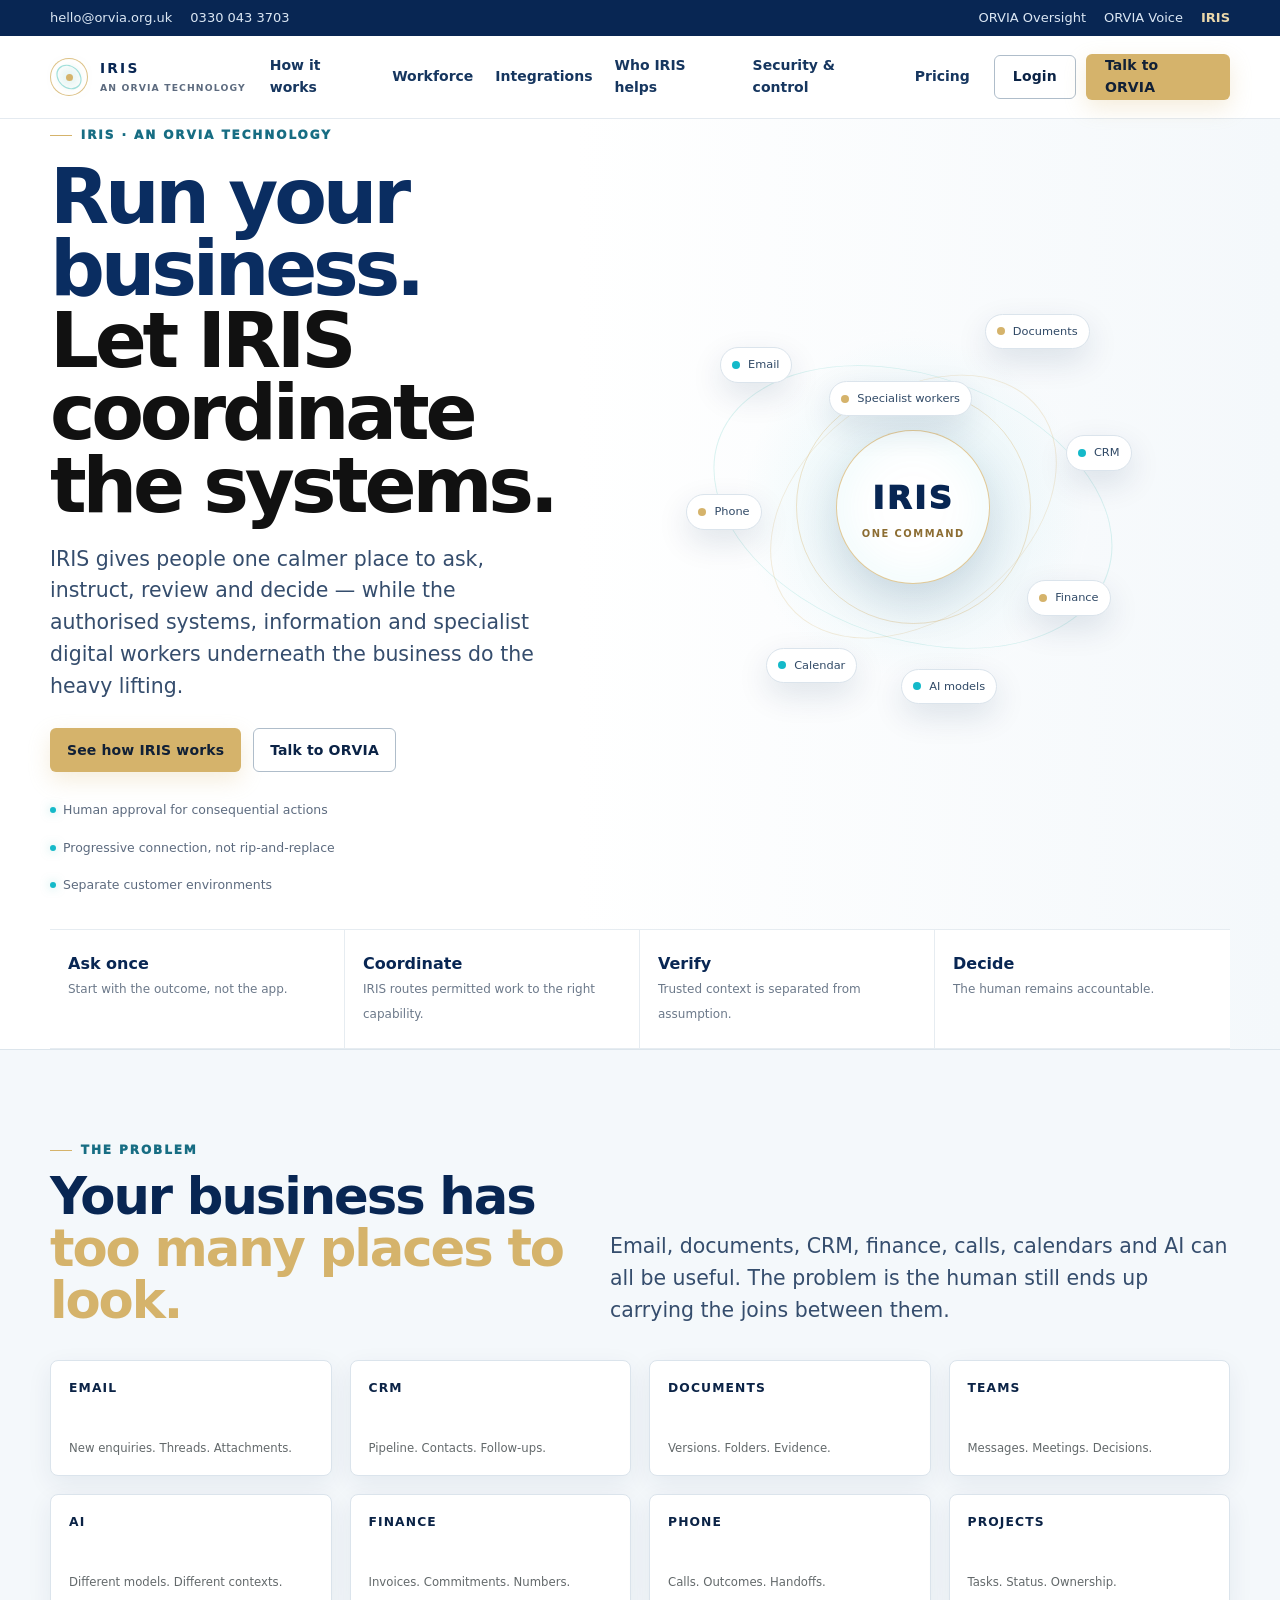
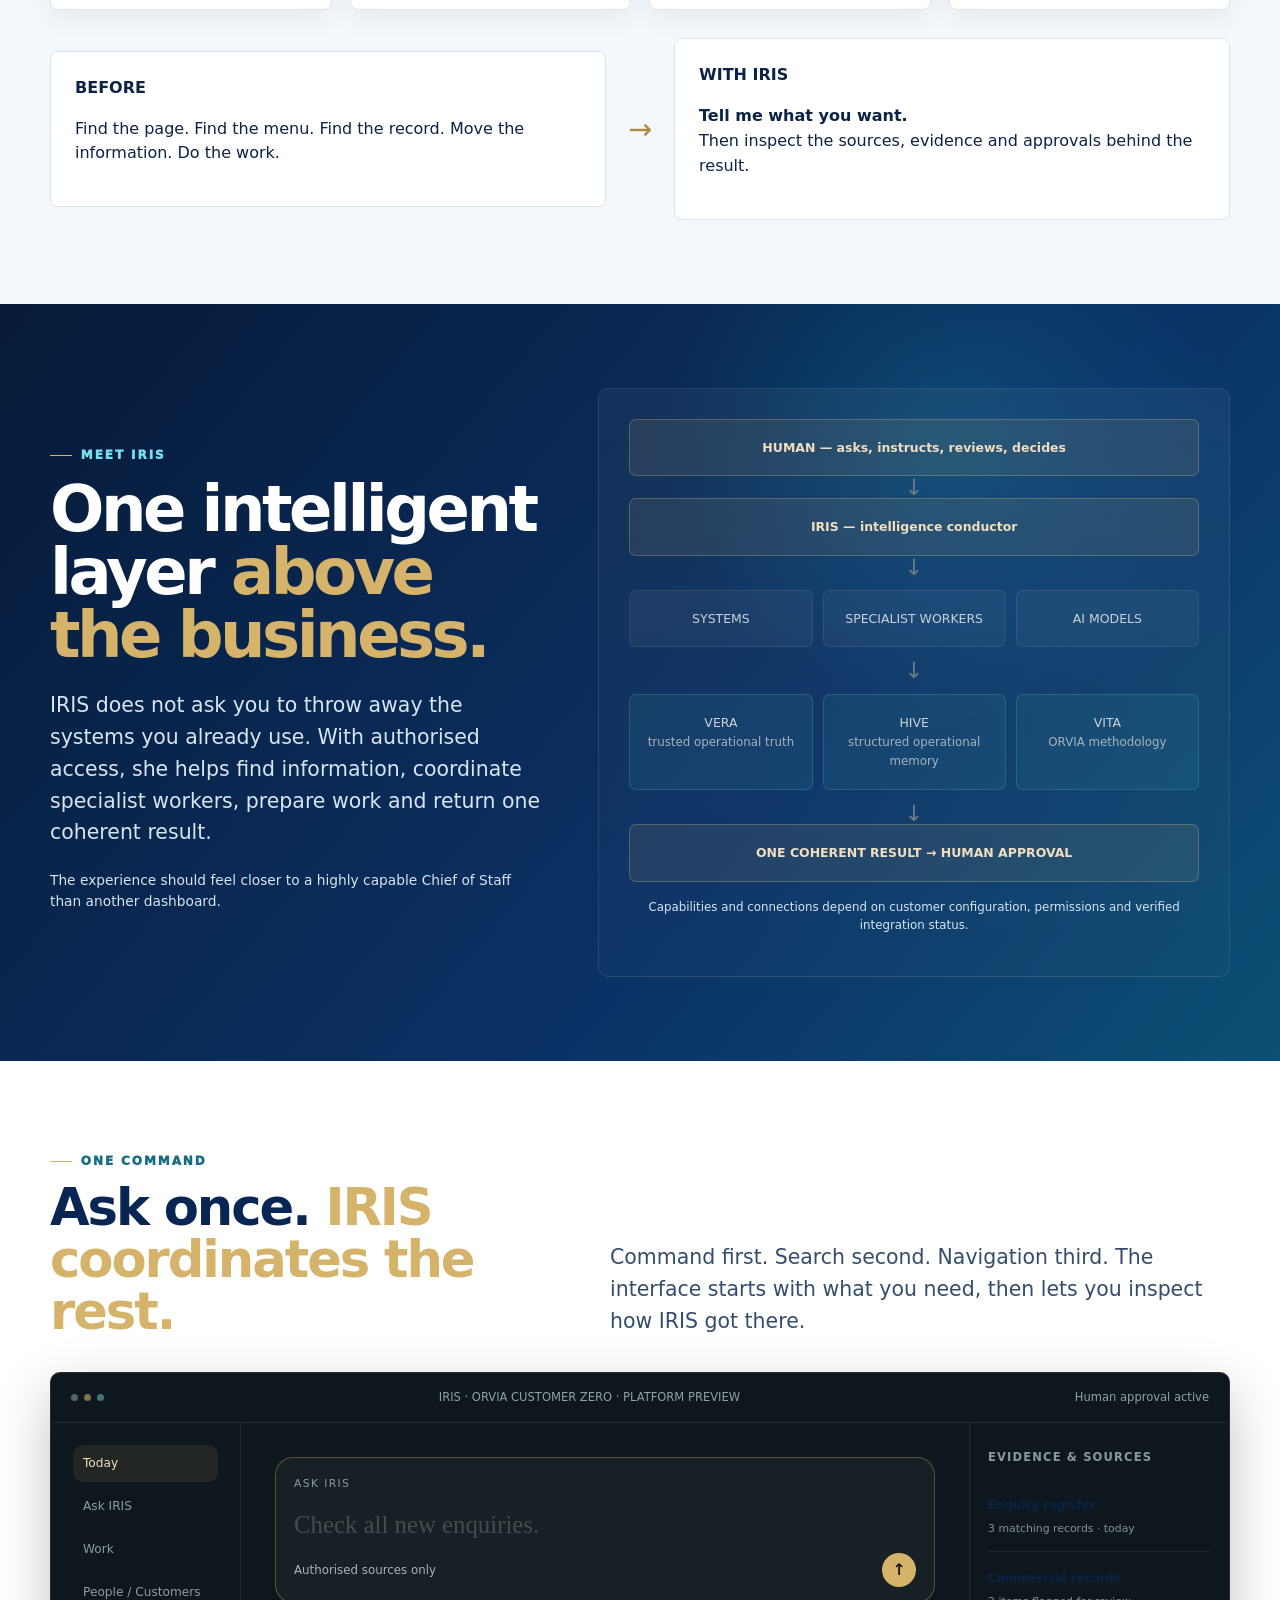
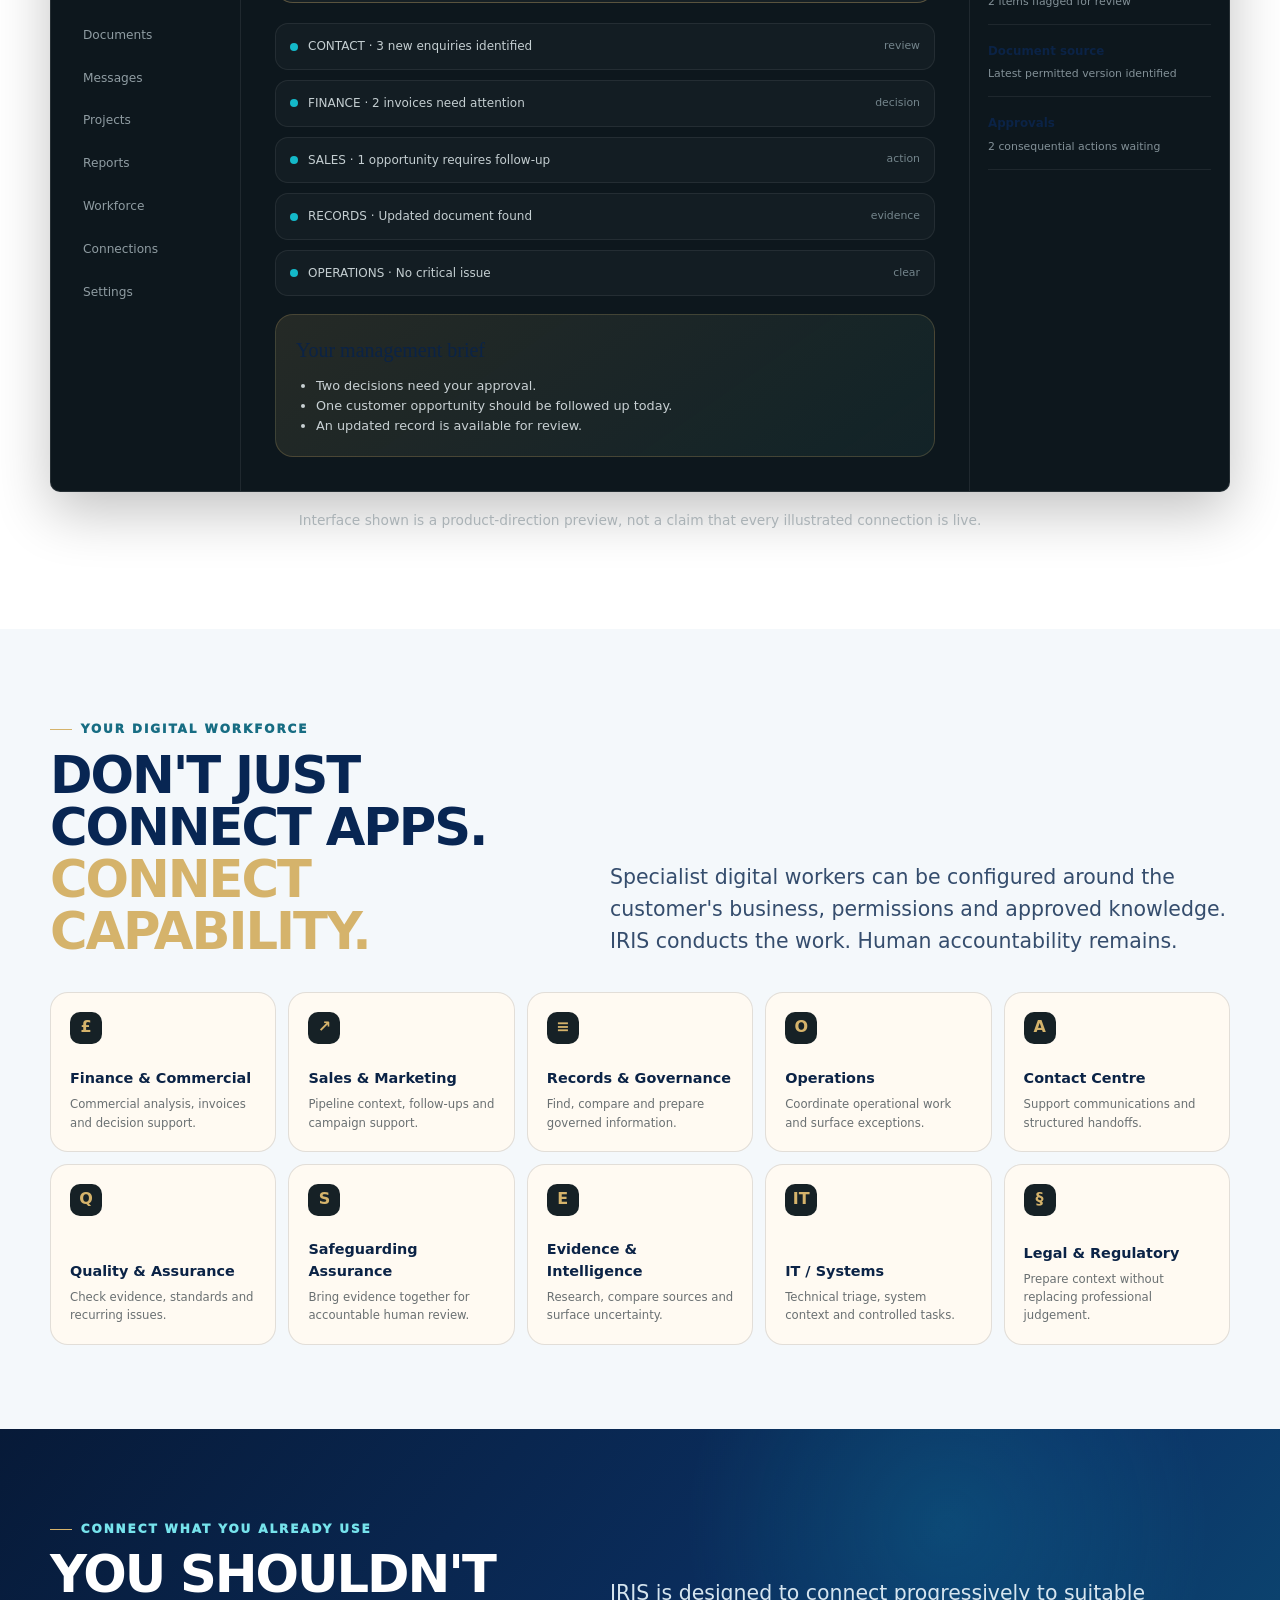
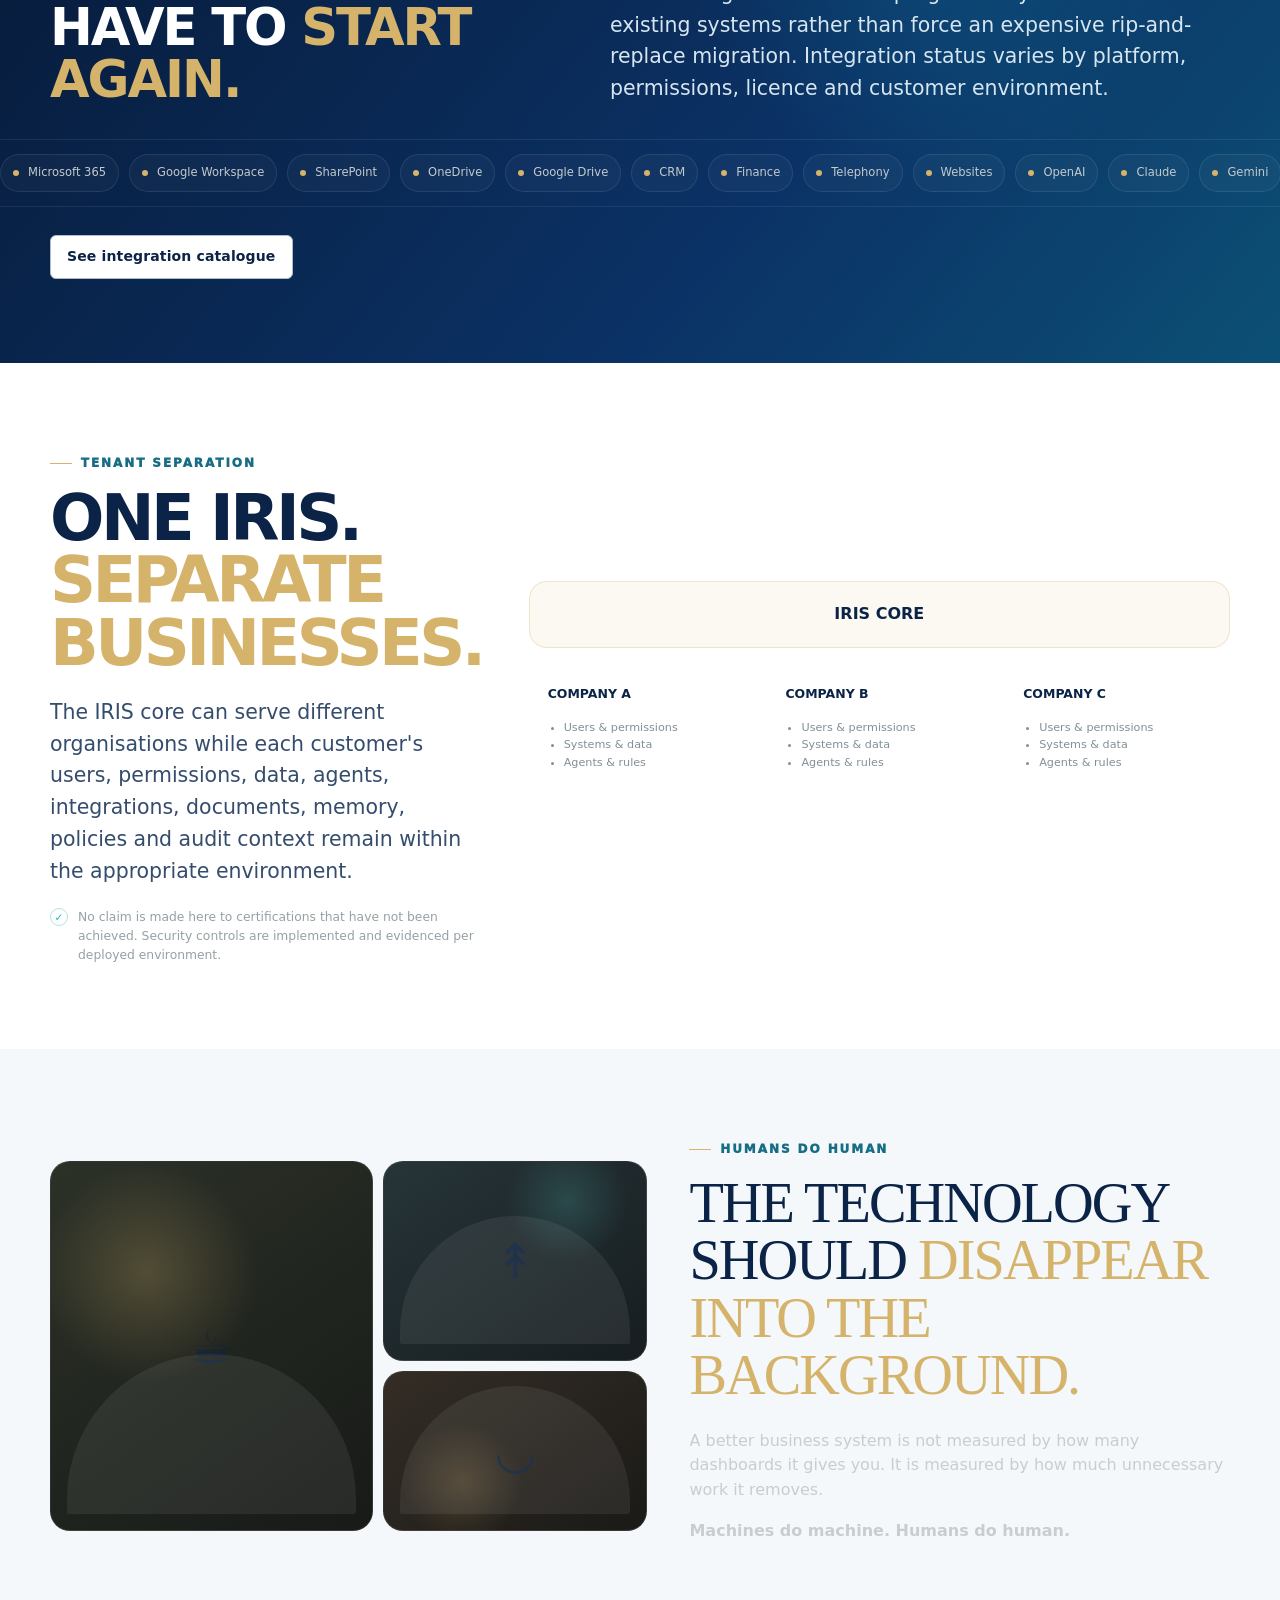
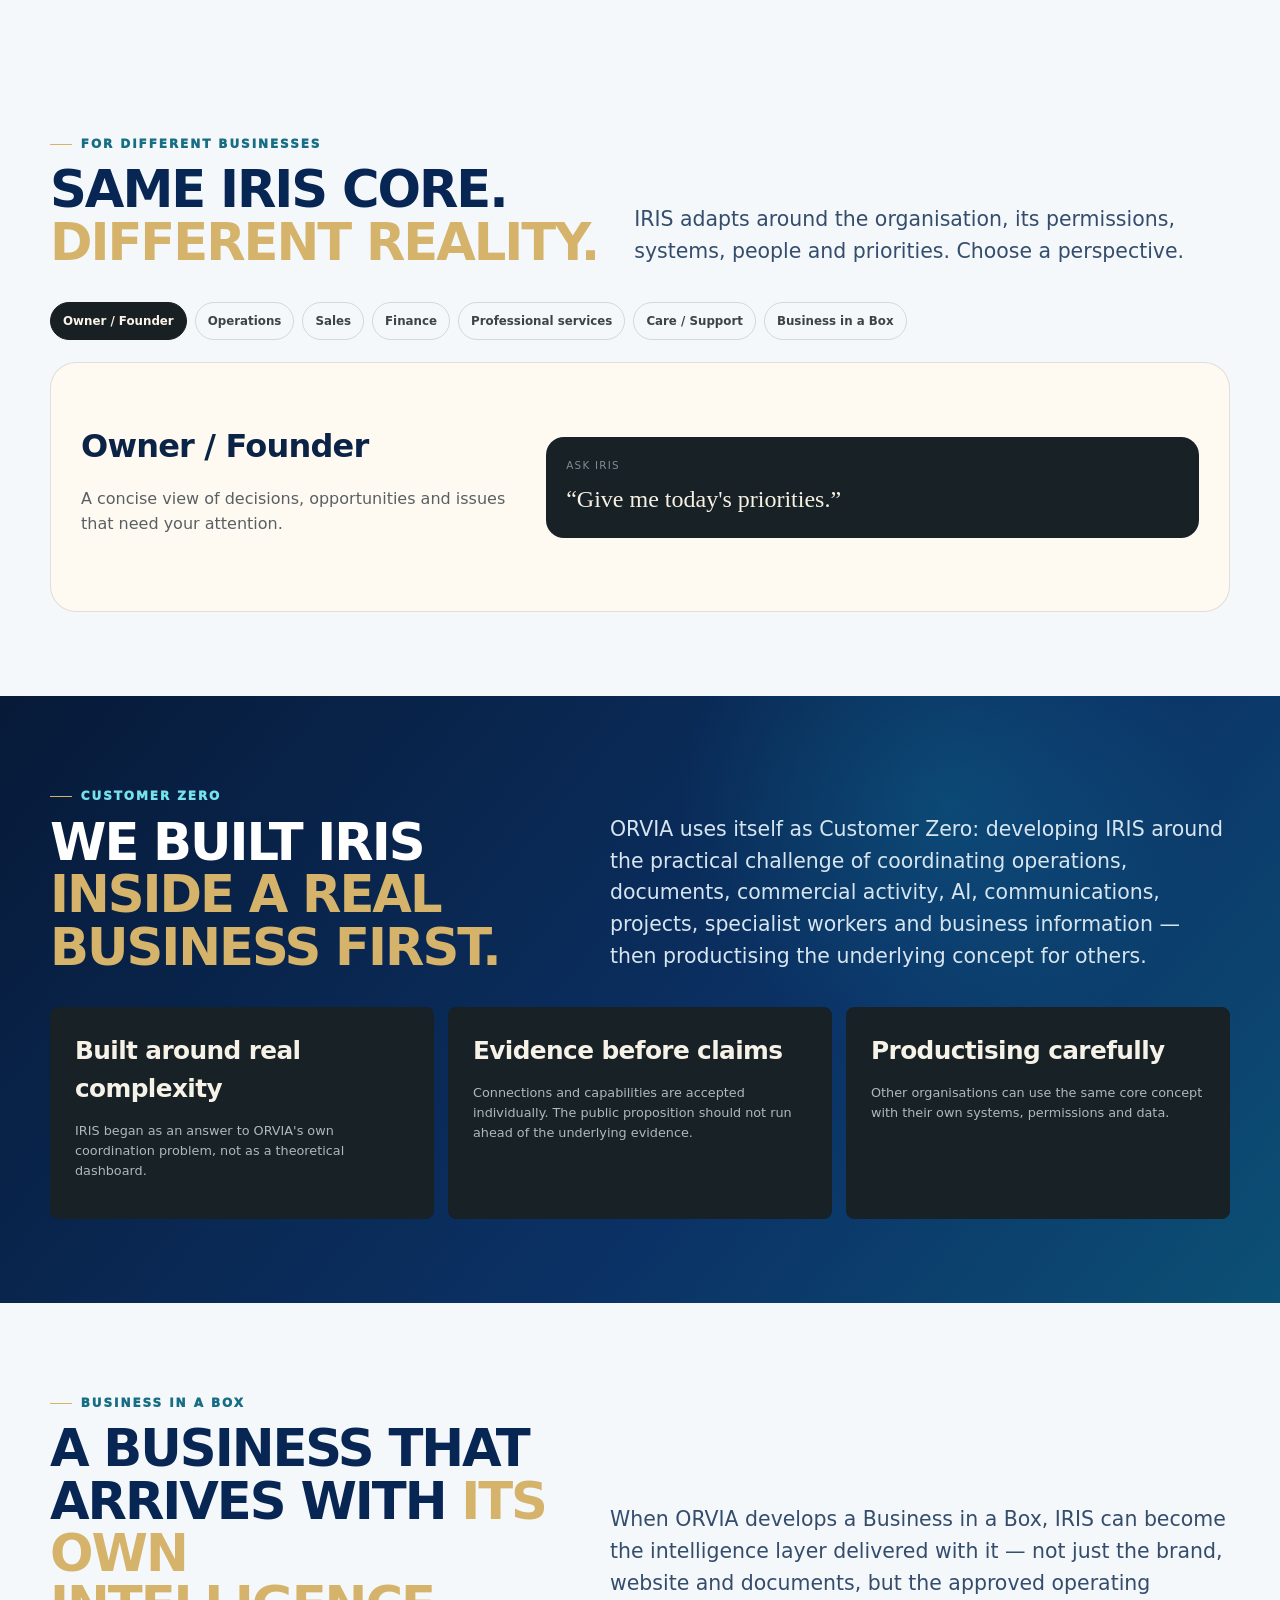
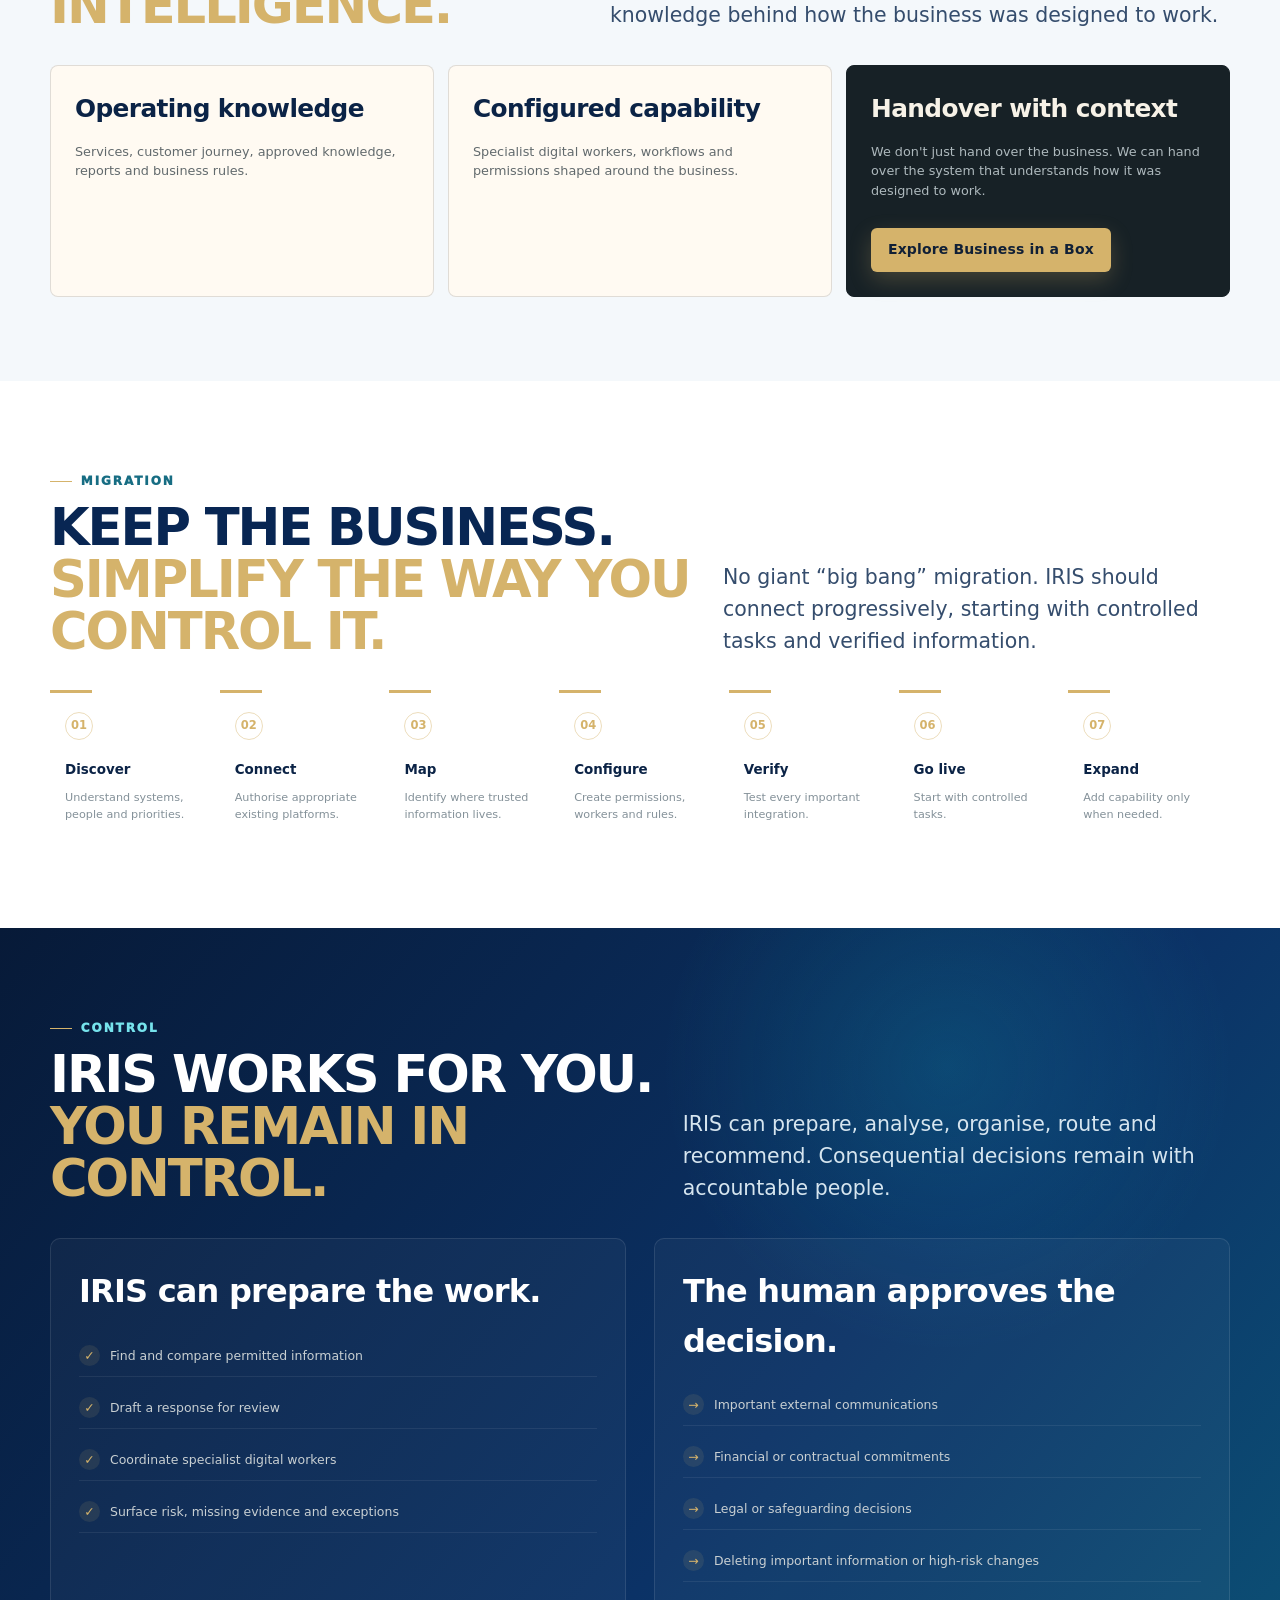
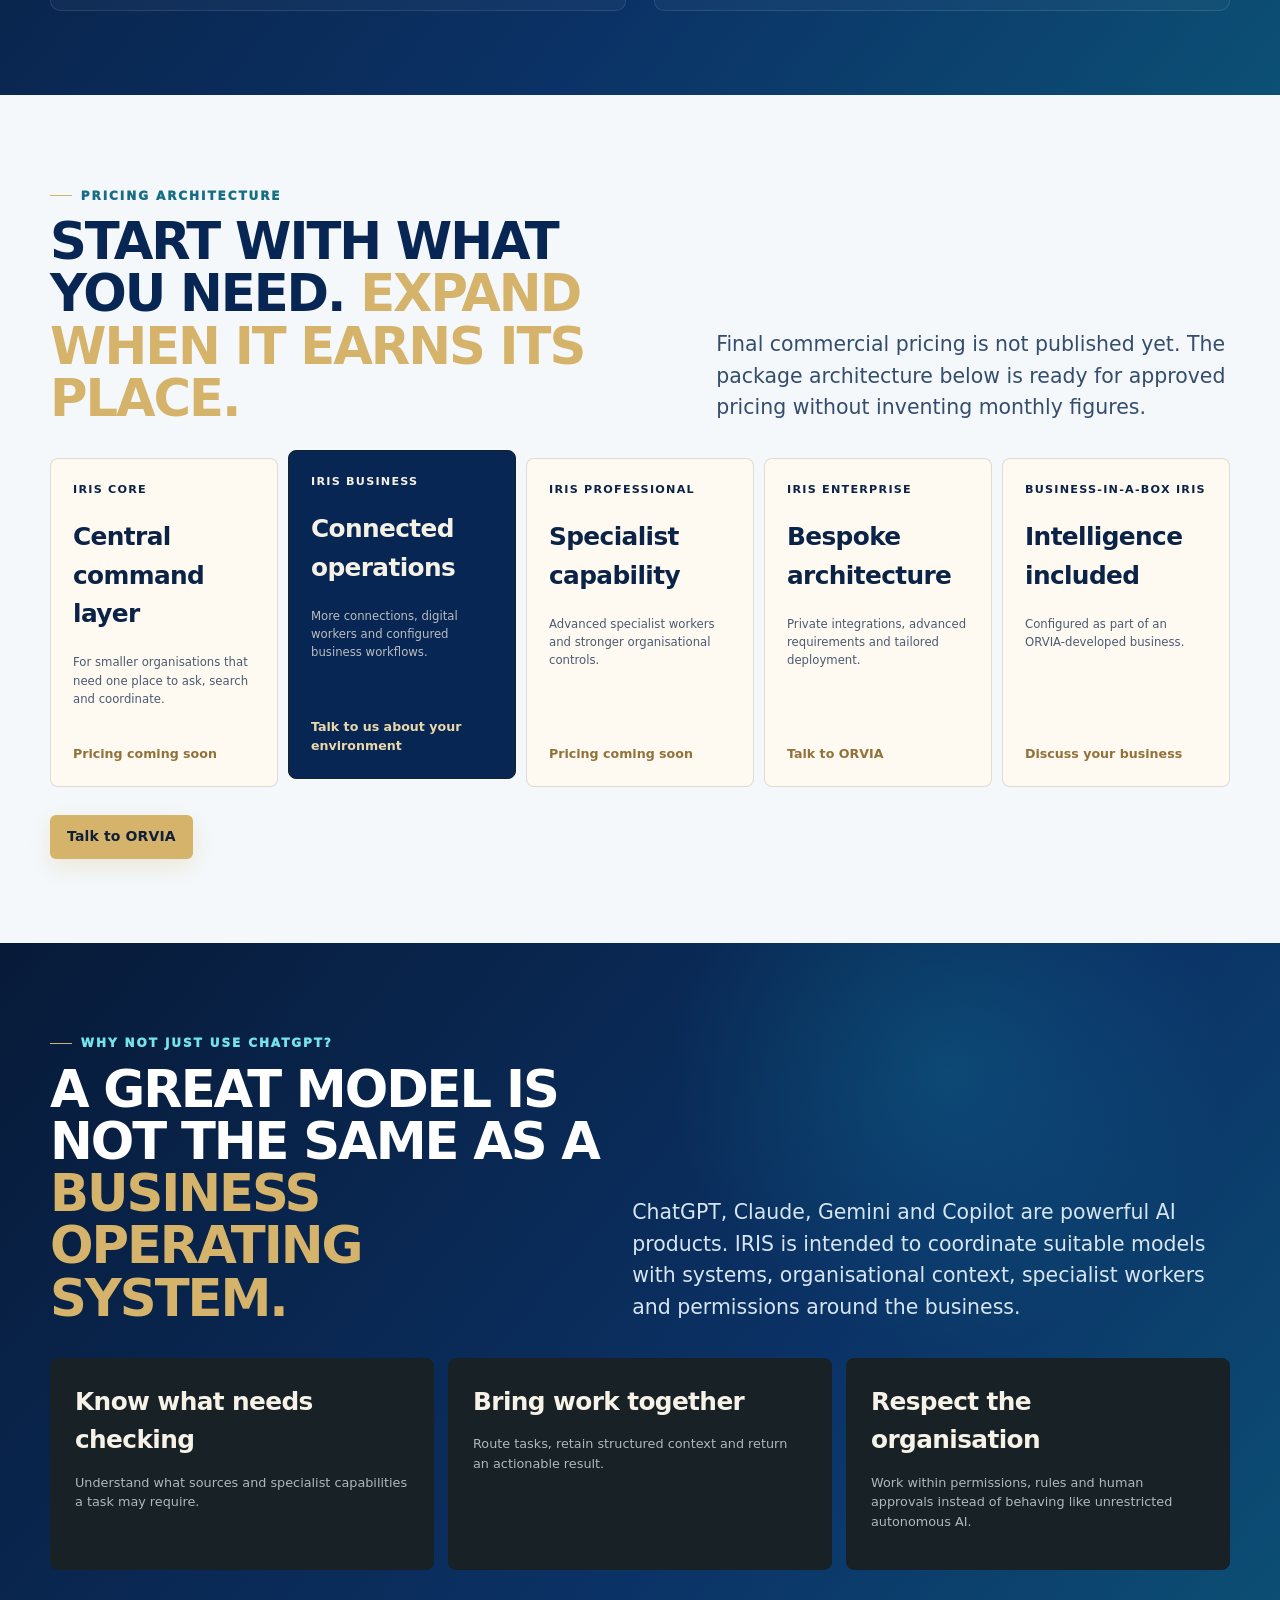
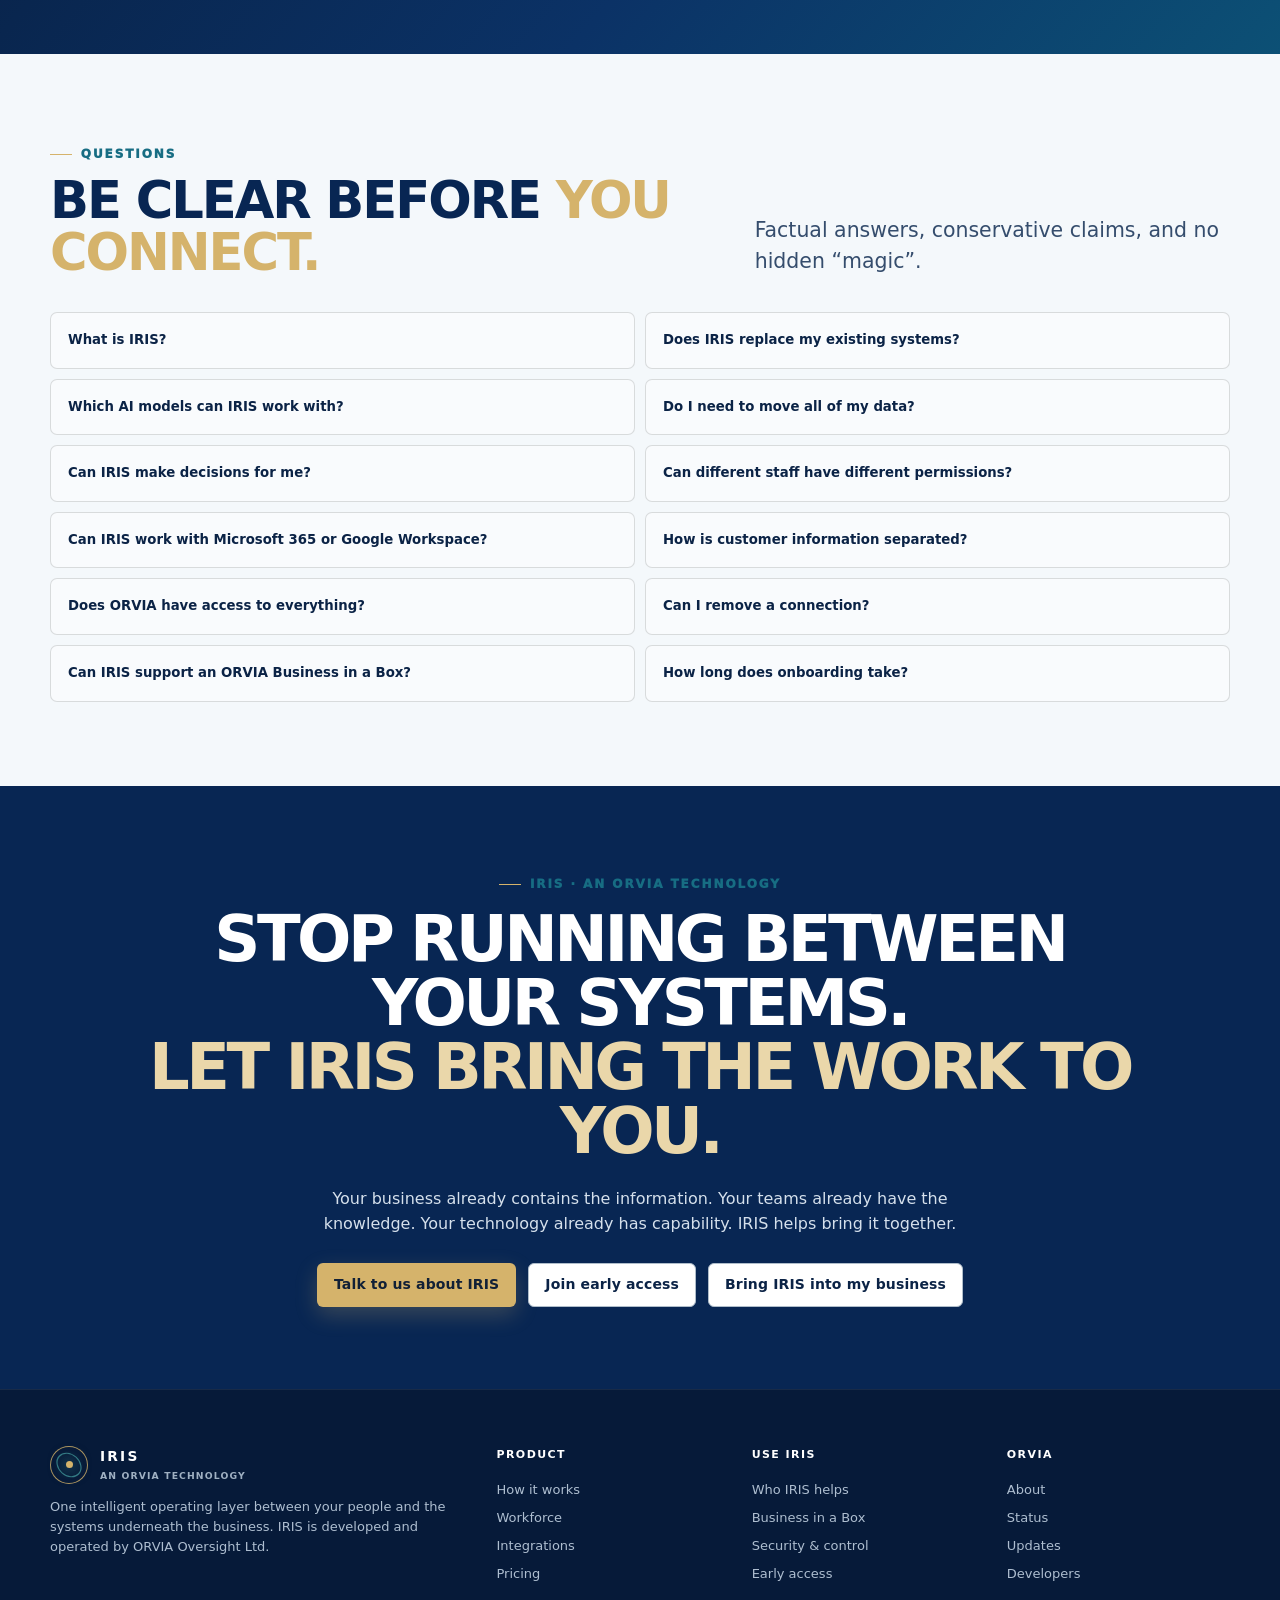
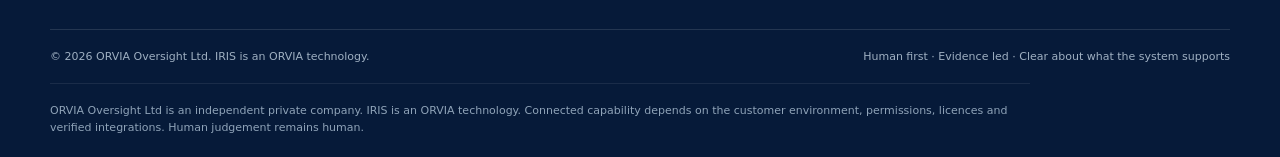
==== index.html @ 0acf2ca7 "Add files via upload" ====
<!doctype html><html lang="en-GB"><head><meta charset="utf-8"><meta name="viewport" content="width=device-width,initial-scale=1"><meta name="theme-color" content="#121619"><title>IRIS by ORVIA | Run your business. Not your software.</title><meta name="description" content="IRIS is the intelligent operating layer from ORVIA Oversight Ltd — one place to coordinate authorised systems, information, AI capability and specialist digital workers."><meta name="robots" content="index,follow"><link rel="stylesheet" href="/assets/styles.css"></head><body>
<a class="skip-link" href="#main">Skip to content</a>
<div class="utility"><div class="wrap"><a href="mailto:hello@orvia.org.uk">hello@orvia.org.uk</a><a href="tel:03300433703">0330 043 3703</a><span class="push"><a href="https://www.orvia.org.uk/">ORVIA Oversight</a><a href="https://www.orvia.org.uk/voice">ORVIA Voice</a><a class="active-product" href="/">IRIS</a></span></div></div>
<header class="site-header">
  <div class="wrap navbar">
    <a class="brand" href="/" aria-label="IRIS home">
      <span class="brand-mark"><span class="brand-core"></span></span>
      <span class="brand-name">IRIS<span>AN ORVIA TECHNOLOGY</span></span>
    </a>
    <nav class="nav-links" aria-label="Primary navigation">
      <a href="/how-it-works/">How it works</a><a href="/workforce/">Workforce</a><a href="/integrations/">Integrations</a><a href="/business/">Who IRIS helps</a><a href="/security/">Security & control</a><a href="/pricing/">Pricing</a>
    </nav>
    <div class="nav-cta"><a class="btn btn-soft" href="/login/">Login</a><a class="btn btn-primary" href="/contact/">Talk to ORVIA</a><button class="menu-btn" data-menu aria-expanded="false" aria-label="Open menu">☰</button></div>
  </div>
  <nav class="mobile-menu" data-mobile-menu aria-label="Mobile navigation"><a href="/how-it-works/">How it works</a><a href="/workforce/">Workforce</a><a href="/integrations/">Integrations</a><a href="/business/">Who IRIS helps</a><a href="/business-in-a-box/">Business in a Box</a><a href="/security/">Security & control</a><a href="/pricing/">Pricing</a><a href="/about/">About</a><a href="/contact/">Contact</a><a class="orvia-home-link" href="https://www.orvia.org.uk/">Back to ORVIA</a></nav>
</header><main id="main">
<section class="hero"><div class="wrap hero-grid"><div><span class="eyebrow">IRIS · AN ORVIA TECHNOLOGY</span><h1 class="display">Run your business.<br><span class="gold">Let IRIS coordinate the systems.</span></h1><p class="kicker">IRIS gives people one calmer place to ask, instruct, review and decide — while the authorised systems, information and specialist digital workers underneath the business do the heavy lifting.</p><div class="hero-actions"><a class="btn btn-primary" href="#command">See how IRIS works</a><a class="btn btn-soft" href="/contact/">Talk to ORVIA</a></div><div class="trust-line"><span><i></i> Human approval for consequential actions</span><span><i></i> Progressive connection, not rip-and-replace</span><span><i></i> Separate customer environments</span></div></div>
<div class="hero-stage" aria-label="IRIS sits above connected business systems"><div class="iris-core"><div class="iris-orbit"></div><div class="iris-orbit two"></div><div class="iris-disc"><div><strong>IRIS</strong><span>ONE COMMAND</span></div></div><div class="sys-node n1"><b></b>Email</div><div class="sys-node n2 gold-node"><b></b>Documents</div><div class="sys-node n3"><b></b>CRM</div><div class="sys-node n4 gold-node"><b></b>Finance</div><div class="sys-node n5"><b></b>Calendar</div><div class="sys-node n6 gold-node"><b></b>Phone</div><div class="sys-node n7"><b></b>AI models</div><div class="sys-node n8 gold-node"><b></b>Specialist workers</div></div></div></div>
<div class="wrap metric-strip"><div class="metric-grid"><div class="metric"><strong>Ask once</strong><span>Start with the outcome, not the app.</span></div><div class="metric"><strong>Coordinate</strong><span>IRIS routes permitted work to the right capability.</span></div><div class="metric"><strong>Verify</strong><span>Trusted context is separated from assumption.</span></div><div class="metric"><strong>Decide</strong><span>The human remains accountable.</span></div></div></div></section>

<section class="section section-paper"><div class="wrap"><div class="section-head"><div><span class="eyebrow">The problem</span><h2 class="display">Your business has <span class="gold">too many places to look.</span></h2></div><p class="kicker">Email, documents, CRM, finance, calls, calendars and AI can all be useful. The problem is the human still ends up carrying the joins between them.</p></div><div class="chaos-grid"><div class="chaos-card"><b>EMAIL</b><span>New enquiries. Threads. Attachments.</span></div><div class="chaos-card"><b>CRM</b><span>Pipeline. Contacts. Follow-ups.</span></div><div class="chaos-card"><b>DOCUMENTS</b><span>Versions. Folders. Evidence.</span></div><div class="chaos-card"><b>TEAMS</b><span>Messages. Meetings. Decisions.</span></div><div class="chaos-card"><b>AI</b><span>Different models. Different contexts.</span></div><div class="chaos-card"><b>FINANCE</b><span>Invoices. Commitments. Numbers.</span></div><div class="chaos-card"><b>PHONE</b><span>Calls. Outcomes. Handoffs.</span></div><div class="chaos-card"><b>PROJECTS</b><span>Tasks. Status. Ownership.</span></div></div><div class="chaos-result"><div class="chaos-person"><b>BEFORE</b><p>Find the page. Find the menu. Find the record. Move the information. Do the work.</p></div><div class="chaos-arrow">→</div><div class="chaos-iris"><b>WITH IRIS</b><p><strong>Tell me what you want.</strong><br>Then inspect the sources, evidence and approvals behind the result.</p></div></div></div></section>

<section class="section section-deep"><div class="wrap architecture"><div><span class="eyebrow">Meet IRIS</span><h2 class="display" style="font-size:clamp(3rem,5vw,5.5rem);margin:14px 0 24px">One intelligent layer <span class="gold">above the business.</span></h2><p class="kicker">IRIS does not ask you to throw away the systems you already use. With authorised access, she helps find information, coordinate specialist workers, prepare work and return one coherent result.</p><p class="small muted">The experience should feel closer to a highly capable Chief of Staff than another dashboard.</p></div><div class="arch-stack"><div class="arch-box primary">HUMAN — asks, instructs, reviews, decides</div><div class="arch-down">↓</div><div class="arch-box primary">IRIS — intelligence conductor</div><div class="arch-down">↓</div><div class="arch-row"><div class="arch-box">SYSTEMS</div><div class="arch-box">SPECIALIST WORKERS</div><div class="arch-box">AI MODELS</div></div><div class="arch-down">↓</div><div class="arch-row"><div class="arch-box foundation">VERA<br><span class="tiny muted">trusted operational truth</span></div><div class="arch-box foundation">HIVE<br><span class="tiny muted">structured operational memory</span></div><div class="arch-box foundation">VITA<br><span class="tiny muted">ORVIA methodology</span></div></div><div class="arch-down">↓</div><div class="arch-box primary">ONE COHERENT RESULT → HUMAN APPROVAL</div><p class="arch-caption">Capabilities and connections depend on customer configuration, permissions and verified integration status.</p></div></div></section>

<section class="section" id="command"><div class="wrap"><div class="section-head"><div><span class="eyebrow">One command</span><h2 class="display">Ask once. <span class="gold">IRIS coordinates the rest.</span></h2></div><p class="kicker">Command first. Search second. Navigation third. The interface starts with what you need, then lets you inspect how IRIS got there.</p></div><div class="command-shell"><div class="command-top"><div class="window-dots"><i></i><i></i><i></i></div><span>IRIS · ORVIA CUSTOMER ZERO · PLATFORM PREVIEW</span><span>Human approval active</span></div><div class="command-body"><nav class="command-nav"><a class="active">Today</a><a>Ask IRIS</a><a>Work</a><a>People / Customers</a><a>Documents</a><a>Messages</a><a>Projects</a><a>Reports</a><a>Workforce</a><a>Connections</a><a>Settings</a></nav><div class="command-main"><div class="ask-box"><div class="ask-label">Ask IRIS</div><div class="ask-question" data-command-question>What needs my attention today?</div><div class="ask-actions"><span class="tiny muted">Authorised sources only</span><button class="ask-send" aria-label="Send example command">↑</button></div></div><div class="command-status"><div class="status-row"><div><i class="status-dot"></i><span>CONTACT · 3 new enquiries identified</span></div><em>review</em></div><div class="status-row"><div><i class="status-dot"></i><span>FINANCE · 2 invoices need attention</span></div><em>decision</em></div><div class="status-row"><div><i class="status-dot"></i><span>SALES · 1 opportunity requires follow-up</span></div><em>action</em></div><div class="status-row"><div><i class="status-dot"></i><span>RECORDS · Updated document found</span></div><em>evidence</em></div><div class="status-row"><div><i class="status-dot"></i><span>OPERATIONS · No critical issue</span></div><em>clear</em></div></div><div class="brief-card"><b>Your management brief</b><ul><li>Two decisions need your approval.</li><li>One customer opportunity should be followed up today.</li><li>An updated record is available for review.</li></ul></div></div><aside class="evidence-drawer"><h4>Evidence & sources</h4><div class="evidence-item"><b>Enquiry register</b><p>3 matching records · today</p></div><div class="evidence-item"><b>Commercial records</b><p>2 items flagged for review</p></div><div class="evidence-item"><b>Document source</b><p>Latest permitted version identified</p></div><div class="evidence-item"><b>Approvals</b><p>2 consequential actions waiting</p></div></aside></div></div><p class="small muted" style="text-align:center;margin-top:18px">Interface shown is a product-direction preview, not a claim that every illustrated connection is live.</p></div></section>

<section class="section section-paper"><div class="wrap"><div class="section-head"><div><span class="eyebrow">Your digital workforce</span><h2 class="display">DON'T JUST CONNECT APPS. <span class="gold">CONNECT CAPABILITY.</span></h2></div><p class="kicker">Specialist digital workers can be configured around the customer's business, permissions and approved knowledge. IRIS conducts the work. Human accountability remains.</p></div><div class="workforce-grid"><div class="worker"><div class="icon">£</div><div><h3>Finance & Commercial</h3><p>Commercial analysis, invoices and decision support.</p></div></div><div class="worker"><div class="icon">↗</div><div><h3>Sales & Marketing</h3><p>Pipeline context, follow-ups and campaign support.</p></div></div><div class="worker"><div class="icon">≡</div><div><h3>Records & Governance</h3><p>Find, compare and prepare governed information.</p></div></div><div class="worker"><div class="icon">O</div><div><h3>Operations</h3><p>Coordinate operational work and surface exceptions.</p></div></div><div class="worker"><div class="icon">A</div><div><h3>Contact Centre</h3><p>Support communications and structured handoffs.</p></div></div><div class="worker"><div class="icon">Q</div><div><h3>Quality & Assurance</h3><p>Check evidence, standards and recurring issues.</p></div></div><div class="worker"><div class="icon">S</div><div><h3>Safeguarding Assurance</h3><p>Bring evidence together for accountable human review.</p></div></div><div class="worker"><div class="icon">E</div><div><h3>Evidence & Intelligence</h3><p>Research, compare sources and surface uncertainty.</p></div></div><div class="worker"><div class="icon">IT</div><div><h3>IT / Systems</h3><p>Technical triage, system context and controlled tasks.</p></div></div><div class="worker"><div class="icon">§</div><div><h3>Legal & Regulatory</h3><p>Prepare context without replacing professional judgement.</p></div></div></div></div></section>

<section class="section section-deep"><div class="wrap"><div class="section-head"><div><span class="eyebrow">Connect what you already use</span><h2 class="display">YOU SHOULDN'T HAVE TO <span class="gold">START AGAIN.</span></h2></div><p class="kicker">IRIS is designed to connect progressively to suitable existing systems rather than force an expensive rip-and-replace migration. Integration status varies by platform, permissions, licence and customer environment.</p></div></div><div class="integration-marquee" aria-label="Example integration categories"><div class="integration-track"><span class="int-chip"><i></i>Microsoft 365</span><span class="int-chip"><i></i>Google Workspace</span><span class="int-chip"><i></i>SharePoint</span><span class="int-chip"><i></i>OneDrive</span><span class="int-chip"><i></i>Google Drive</span><span class="int-chip"><i></i>CRM</span><span class="int-chip"><i></i>Finance</span><span class="int-chip"><i></i>Telephony</span><span class="int-chip"><i></i>Websites</span><span class="int-chip"><i></i>OpenAI</span><span class="int-chip"><i></i>Claude</span><span class="int-chip"><i></i>Gemini</span><span class="int-chip"><i></i>Microsoft AI services</span><span class="int-chip"><i></i>Approved APIs</span><span class="int-chip"><i></i>Microsoft 365</span><span class="int-chip"><i></i>Google Workspace</span><span class="int-chip"><i></i>SharePoint</span><span class="int-chip"><i></i>OneDrive</span><span class="int-chip"><i></i>Google Drive</span><span class="int-chip"><i></i>CRM</span><span class="int-chip"><i></i>Finance</span><span class="int-chip"><i></i>Telephony</span><span class="int-chip"><i></i>Websites</span><span class="int-chip"><i></i>OpenAI</span><span class="int-chip"><i></i>Claude</span><span class="int-chip"><i></i>Gemini</span><span class="int-chip"><i></i>Microsoft AI services</span><span class="int-chip"><i></i>Approved APIs</span></div></div><div class="wrap" style="padding-top:28px"><a class="btn btn-soft" href="/integrations/">See integration catalogue</a></div></section>

<section class="section"><div class="wrap tenant-visual"><div><span class="eyebrow">Tenant separation</span><h2 class="display" style="font-size:clamp(3rem,5vw,5.2rem);margin:14px 0 22px">ONE IRIS. <span class="gold">SEPARATE BUSINESSES.</span></h2><p class="kicker">The IRIS core can serve different organisations while each customer's users, permissions, data, agents, integrations, documents, memory, policies and audit context remain within the appropriate environment.</p><div class="guardrail"><i>✓</i><span>No claim is made here to certifications that have not been achieved. Security controls are implemented and evidenced per deployed environment.</span></div></div><div class="tenant-stack"><div class="tenant-core">IRIS CORE</div><div class="tenant-spaces"><div class="tenant"><b>COMPANY A</b><ul><li>Users & permissions</li><li>Systems & data</li><li>Agents & rules</li></ul></div><div class="tenant"><b>COMPANY B</b><ul><li>Users & permissions</li><li>Systems & data</li><li>Agents & rules</li></ul></div><div class="tenant"><b>COMPANY C</b><ul><li>Users & permissions</li><li>Systems & data</li><li>Agents & rules</li></ul></div></div></div></div></section>

<section class="section section-warm"><div class="wrap human-grid"><div class="human-mosaic" aria-label="Human moments away from dashboards"><div class="human-tile one"><span class="human-icon">☕</span></div><div class="human-tile two"><span class="human-icon">↟</span></div><div class="human-tile three"><span class="human-icon">◡</span></div></div><div class="human-copy"><span class="eyebrow">Humans do human</span><div class="quote">THE TECHNOLOGY SHOULD <span class="gold">DISAPPEAR INTO THE BACKGROUND.</span></div><p>A better business system is not measured by how many dashboards it gives you. It is measured by how much unnecessary work it removes.</p><p><strong>Machines do machine. Humans do human.</strong></p></div></div></section>

<section class="section section-paper"><div class="wrap"><div class="section-head"><div><span class="eyebrow">For different businesses</span><h2 class="display">SAME IRIS CORE. <span class="gold">DIFFERENT REALITY.</span></h2></div><p class="kicker">IRIS adapts around the organisation, its permissions, systems, people and priorities. Choose a perspective.</p></div><div class="role-tabs"><button class="role-tab active" data-role-tab data-role="owner">Owner / Founder</button><button class="role-tab" data-role-tab data-role="operations">Operations</button><button class="role-tab" data-role-tab data-role="sales">Sales</button><button class="role-tab" data-role-tab data-role="finance">Finance</button><button class="role-tab" data-role-tab data-role="professional">Professional services</button><button class="role-tab" data-role-tab data-role="care">Care / Support</button><button class="role-tab" data-role-tab data-role="biaB">Business in a Box</button></div><div class="role-panel"><div><h3 data-role-title>Owner / Founder</h3><p class="muted" data-role-desc>A concise view of decisions, opportunities and issues that need your attention.</p></div><div class="role-prompt"><small>Ask IRIS</small><span data-role-prompt>“Give me today's priorities.”</span></div></div></div></section>

<section class="section section-deep"><div class="wrap"><div class="section-head"><div><span class="eyebrow">Customer Zero</span><h2 class="display">WE BUILT IRIS <span class="gold">INSIDE A REAL BUSINESS FIRST.</span></h2></div><p class="kicker">ORVIA uses itself as Customer Zero: developing IRIS around the practical challenge of coordinating operations, documents, commercial activity, AI, communications, projects, specialist workers and business information — then productising the underlying concept for others.</p></div><div class="content-grid"><div class="content-card dark"><h3>Built around real complexity</h3><p>IRIS began as an answer to ORVIA's own coordination problem, not as a theoretical dashboard.</p></div><div class="content-card dark"><h3>Evidence before claims</h3><p>Connections and capabilities are accepted individually. The public proposition should not run ahead of the underlying evidence.</p></div><div class="content-card dark"><h3>Productising carefully</h3><p>Other organisations can use the same core concept with their own systems, permissions and data.</p></div></div></div></section>

<section class="section section-paper"><div class="wrap"><div class="section-head"><div><span class="eyebrow">Business in a Box</span><h2 class="display">A BUSINESS THAT ARRIVES WITH <span class="gold">ITS OWN INTELLIGENCE.</span></h2></div><p class="kicker">When ORVIA develops a Business in a Box, IRIS can become the intelligence layer delivered with it — not just the brand, website and documents, but the approved operating knowledge behind how the business was designed to work.</p></div><div class="content-grid"><div class="content-card"><h3>Operating knowledge</h3><p>Services, customer journey, approved knowledge, reports and business rules.</p></div><div class="content-card"><h3>Configured capability</h3><p>Specialist digital workers, workflows and permissions shaped around the business.</p></div><div class="content-card dark"><h3>Handover with context</h3><p>We don't just hand over the business. We can hand over the system that understands how it was designed to work.</p><a class="btn btn-primary" href="/business-in-a-box/" style="margin-top:14px">Explore Business in a Box</a></div></div></div></section>

<section class="section"><div class="wrap"><div class="section-head"><div><span class="eyebrow">Migration</span><h2 class="display">KEEP THE BUSINESS. <span class="gold">SIMPLIFY THE WAY YOU CONTROL IT.</span></h2></div><p class="kicker">No giant “big bang” migration. IRIS should connect progressively, starting with controlled tasks and verified information.</p></div><div class="timeline"><div class="step"><span>01</span><h3>Discover</h3><p>Understand systems, people and priorities.</p></div><div class="step"><span>02</span><h3>Connect</h3><p>Authorise appropriate existing platforms.</p></div><div class="step"><span>03</span><h3>Map</h3><p>Identify where trusted information lives.</p></div><div class="step"><span>04</span><h3>Configure</h3><p>Create permissions, workers and rules.</p></div><div class="step"><span>05</span><h3>Verify</h3><p>Test every important integration.</p></div><div class="step"><span>06</span><h3>Go live</h3><p>Start with controlled tasks.</p></div><div class="step"><span>07</span><h3>Expand</h3><p>Add capability only when needed.</p></div></div></div></section>

<section class="section section-deep"><div class="wrap"><div class="section-head"><div><span class="eyebrow">Control</span><h2 class="display">IRIS WORKS FOR YOU. <span class="gold">YOU REMAIN IN CONTROL.</span></h2></div><p class="kicker">IRIS can prepare, analyse, organise, route and recommend. Consequential decisions remain with accountable people.</p></div><div class="control-grid"><div class="control-card"><h3>IRIS can prepare the work.</h3><div class="approval-list"><div class="approval-item"><i>✓</i>Find and compare permitted information</div><div class="approval-item"><i>✓</i>Draft a response for review</div><div class="approval-item"><i>✓</i>Coordinate specialist digital workers</div><div class="approval-item"><i>✓</i>Surface risk, missing evidence and exceptions</div></div></div><div class="control-card"><h3>The human approves the decision.</h3><div class="approval-list"><div class="approval-item"><i>→</i>Important external communications</div><div class="approval-item"><i>→</i>Financial or contractual commitments</div><div class="approval-item"><i>→</i>Legal or safeguarding decisions</div><div class="approval-item"><i>→</i>Deleting important information or high-risk changes</div></div></div></div></div></section>

<section class="section section-paper"><div class="wrap"><div class="section-head"><div><span class="eyebrow">Pricing architecture</span><h2 class="display">START WITH WHAT YOU NEED. <span class="gold">EXPAND WHEN IT EARNS ITS PLACE.</span></h2></div><p class="kicker">Final commercial pricing is not published yet. The package architecture below is ready for approved pricing without inventing monthly figures.</p></div><div class="pricing-grid"><div class="price-card"><span class="tier">IRIS Core</span><h3>Central command layer</h3><p>For smaller organisations that need one place to ask, search and coordinate.</p><div class="price">Pricing coming soon</div></div><div class="price-card featured"><span class="tier">IRIS Business</span><h3>Connected operations</h3><p>More connections, digital workers and configured business workflows.</p><div class="price">Talk to us about your environment</div></div><div class="price-card"><span class="tier">IRIS Professional</span><h3>Specialist capability</h3><p>Advanced specialist workers and stronger organisational controls.</p><div class="price">Pricing coming soon</div></div><div class="price-card"><span class="tier">IRIS Enterprise</span><h3>Bespoke architecture</h3><p>Private integrations, advanced requirements and tailored deployment.</p><div class="price">Talk to ORVIA</div></div><div class="price-card"><span class="tier">Business-in-a-Box IRIS</span><h3>Intelligence included</h3><p>Configured as part of an ORVIA-developed business.</p><div class="price">Discuss your business</div></div></div><div style="margin-top:28px"><a class="btn btn-primary" href="/contact/">Talk to ORVIA</a></div></div></section>

<section class="section section-deep"><div class="wrap"><div class="section-head"><div><span class="eyebrow">Why not just use ChatGPT?</span><h2 class="display">A GREAT MODEL IS NOT THE SAME AS A <span class="gold">BUSINESS OPERATING SYSTEM.</span></h2></div><p class="kicker">ChatGPT, Claude, Gemini and Copilot are powerful AI products. IRIS is intended to coordinate suitable models with systems, organisational context, specialist workers and permissions around the business.</p></div><div class="content-grid"><div class="content-card dark"><h3>Know what needs checking</h3><p>Understand what sources and specialist capabilities a task may require.</p></div><div class="content-card dark"><h3>Bring work together</h3><p>Route tasks, retain structured context and return an actionable result.</p></div><div class="content-card dark"><h3>Respect the organisation</h3><p>Work within permissions, rules and human approvals instead of behaving like unrestricted autonomous AI.</p></div></div></div></section>

<section class="section section-paper"><div class="wrap"><div class="section-head"><div><span class="eyebrow">Questions</span><h2 class="display">BE CLEAR BEFORE <span class="gold">YOU CONNECT.</span></h2></div><p class="kicker">Factual answers, conservative claims, and no hidden “magic”.</p></div><div class="faq"><details><summary>What is IRIS?</summary><p>IRIS is an ORVIA technology intended to sit above authorised business systems, information and specialist digital workers, helping people ask, coordinate, review and decide from one place.</p></details><details><summary>Does IRIS replace my existing systems?</summary><p>Not by default. The design principle is progressive connection to suitable existing systems rather than a forced rip-and-replace migration.</p></details><details><summary>Which AI models can IRIS work with?</summary><p>The architecture may work with leading AI technologies and specialist services where suitable integrations, permissions and configuration are available. Individual capabilities must be verified before being presented as live.</p></details><details><summary>Do I need to move all of my data?</summary><p>No blanket migration is assumed. Onboarding should identify where trusted information already lives and connect only what is appropriate.</p></details><details><summary>Can IRIS make decisions for me?</summary><p>IRIS can prepare, analyse and recommend. Consequential actions and important decisions remain subject to appropriate human approval.</p></details><details><summary>Can different staff have different permissions?</summary><p>Yes, the platform direction includes organisation-specific users and permissions. Exact controls depend on the deployed configuration.</p></details><details><summary>Can IRIS work with Microsoft 365 or Google Workspace?</summary><p>These are target integration environments. Actual availability depends on the customer's licences, permissions, configuration and verified connector capability.</p></details><details><summary>How is customer information separated?</summary><p>The product direction is multi-tenant: separate customer environments with their own users, permissions, systems, data, agents, documents and operational context.</p></details><details><summary>Does ORVIA have access to everything?</summary><p>No blanket access should be assumed. Access depends on the configured service, permissions and technical architecture agreed for the customer environment.</p></details><details><summary>Can I remove a connection?</summary><p>Connections should be administratively controllable, subject to the capabilities of the underlying platform and agreed configuration.</p></details><details><summary>Can IRIS support an ORVIA Business in a Box?</summary><p>Yes. IRIS is intended to be configurable as the operating-intelligence layer supplied with an ORVIA-developed business.</p></details><details><summary>How long does onboarding take?</summary><p>There is no single published duration yet. The proposed journey is Discover, Connect, Map, Configure, Verify, Go Live and then Expand.</p></details></div></div></section>

<section class="final-cta"><div class="wrap"><span class="eyebrow">IRIS · an ORVIA technology</span><h2 class="display">STOP RUNNING BETWEEN YOUR SYSTEMS.<br><span class="gold">LET IRIS BRING THE WORK TO YOU.</span></h2><p>Your business already contains the information. Your teams already have the knowledge. Your technology already has capability. IRIS helps bring it together.</p><div class="hero-actions"><a class="btn btn-primary" href="/contact/">Talk to us about IRIS</a><a class="btn btn-soft" href="/contact/?intent=early-access">Join early access</a><a class="btn btn-soft" href="/business-in-a-box/">Bring IRIS into my business</a></div></div></section>
</main>
<footer class="site-footer"><div class="wrap"><div class="footer-grid">
  <div class="footer-brand"><a class="brand" href="/"><span class="brand-mark"><span class="brand-core"></span></span><span class="brand-name">IRIS<span>AN ORVIA TECHNOLOGY</span></span></a><p>One intelligent operating layer between your people and the systems underneath the business. IRIS is developed and operated by ORVIA Oversight Ltd.</p></div>
  <div class="footer-col"><h4>Product</h4><a href="/how-it-works/">How it works</a><a href="/workforce/">Workforce</a><a href="/integrations/">Integrations</a><a href="/pricing/">Pricing</a></div>
  <div class="footer-col"><h4>Use IRIS</h4><a href="/business/">Who IRIS helps</a><a href="/business-in-a-box/">Business in a Box</a><a href="/security/">Security & control</a><a href="/contact/">Early access</a></div>
  <div class="footer-col"><h4>ORVIA</h4><a href="/about/">About</a><a href="/status/">Status</a><a href="/updates/">Updates</a><a href="/developers/">Developers</a></div>
</div><div class="footer-bottom"><span>© 2026 ORVIA Oversight Ltd. IRIS is an ORVIA technology.</span><span>Human first · Evidence led · Clear about what the system supports</span></div><p class="footer-legal">ORVIA Oversight Ltd is an independent private company. IRIS is an ORVIA technology. Connected capability depends on the customer environment, permissions, licences and verified integrations. Human judgement remains human.</p></div></footer>
<script src="/assets/site.js" defer></script></body></html>
---- assets/styles.css ----
:root{
  --ink:#121619;
  --ink-2:#1a2024;
  --midnight:#0a1620;
  --midnight-2:#102430;
  --paper:#f5f1e8;
  --paper-2:#ebe4d5;
  --white:#fffdf8;
  --muted:#9ea8ad;
  --teal:#58c6bf;
  --teal-soft:#b9e4df;
  --gold:#d5b36b;
  --gold-soft:#ead7aa;
  --red:#d77a6d;
  --line:rgba(255,255,255,.11);
  --shadow:0 28px 80px rgba(0,0,0,.28);
  --radius:24px;
  --radius-sm:14px;
  --max:1180px;
}
*{box-sizing:border-box}
html{scroll-behavior:smooth;background:var(--ink)}
body{margin:0;font-family:Inter,ui-sans-serif,system-ui,-apple-system,BlinkMacSystemFont,"Segoe UI",sans-serif;color:var(--paper);background:var(--ink);line-height:1.55}
a{color:inherit;text-decoration:none}
button,input,textarea,select{font:inherit}
img,svg{display:block;max-width:100%}
::selection{background:var(--gold);color:#141414}
.skip-link{position:fixed;left:12px;top:-80px;background:var(--paper);color:var(--ink);padding:10px 14px;border-radius:10px;z-index:9999}.skip-link:focus{top:12px}
.wrap{width:min(calc(100% - 40px),var(--max));margin-inline:auto}
.eyebrow{display:inline-flex;gap:.55rem;align-items:center;font-size:.77rem;letter-spacing:.16em;text-transform:uppercase;color:var(--gold-soft);font-weight:750}.eyebrow:before{content:"";width:22px;height:1px;background:var(--gold)}
.display{font-family:Georgia,"Times New Roman",serif;font-weight:500;line-height:.98;letter-spacing:-.045em}
.kicker{font-size:clamp(1.08rem,2vw,1.28rem);color:#c9d0d2;max-width:760px}
.muted{color:#aab2b6}.small{font-size:.86rem}.tiny{font-size:.74rem}.gold{color:var(--gold)}.teal{color:var(--teal)}
.site-header{position:sticky;top:0;z-index:100;background:rgba(18,22,25,.82);backdrop-filter:blur(18px);border-bottom:1px solid rgba(255,255,255,.07)}
.navbar{height:76px;display:flex;align-items:center;justify-content:space-between;gap:24px}
.brand{display:flex;align-items:center;gap:12px;min-width:max-content}.brand-mark{width:38px;height:38px;border-radius:50%;position:relative;border:1px solid rgba(213,179,107,.7);display:grid;place-items:center;background:radial-gradient(circle at 50% 50%,rgba(88,198,191,.17),transparent 58%)}.brand-mark:after{content:"";position:absolute;inset:7px;border:1px solid rgba(88,198,191,.55);border-radius:50%;transform:rotate(42deg) scaleX(1.25)}.brand-core{width:7px;height:7px;background:var(--gold);border-radius:50%;box-shadow:0 0 18px rgba(213,179,107,.55)}.brand-name{font-weight:790;letter-spacing:.16em;font-size:.83rem}.brand-name span{display:block;letter-spacing:.12em;font-size:.58rem;color:#99a4a9;margin-top:2px}
.nav-links{display:flex;align-items:center;gap:22px;font-size:.84rem;color:#cad0d3}.nav-links a:hover,.nav-links a:focus-visible{color:var(--white)}
.nav-cta{display:flex;gap:10px;align-items:center}.btn{display:inline-flex;align-items:center;justify-content:center;gap:8px;min-height:44px;padding:10px 16px;border-radius:999px;border:1px solid rgba(255,255,255,.14);font-weight:760;font-size:.84rem;letter-spacing:.01em;transition:.2s ease;background:transparent;color:var(--paper);cursor:pointer}.btn:hover,.btn:focus-visible{transform:translateY(-1px);border-color:rgba(213,179,107,.65)}.btn-primary{background:var(--gold);color:#15191b;border-color:var(--gold)}.btn-primary:hover,.btn-primary:focus-visible{background:#e2c582}.btn-soft{background:rgba(255,255,255,.06)}
.menu-btn{display:none;background:none;border:0;color:var(--paper);font-size:1.35rem}
.mobile-menu{display:none;padding:0 20px 22px;border-top:1px solid rgba(255,255,255,.05)}.mobile-menu.open{display:grid;gap:3px}.mobile-menu a{padding:10px 4px;color:#d9ddde}
.hero{position:relative;overflow:hidden;padding:78px 0 44px;background:radial-gradient(1100px 700px at 82% 6%,rgba(88,198,191,.13),transparent 58%),radial-gradient(700px 500px at 12% 8%,rgba(213,179,107,.10),transparent 55%),linear-gradient(180deg,#12171b 0%,#111619 100%)}
.hero:before{content:"";position:absolute;inset:0;background-image:linear-gradient(rgba(255,255,255,.025) 1px,transparent 1px),linear-gradient(90deg,rgba(255,255,255,.025) 1px,transparent 1px);background-size:56px 56px;mask-image:linear-gradient(to bottom,rgba(0,0,0,.55),transparent)}
.hero-grid{position:relative;display:grid;grid-template-columns:1.03fr .97fr;gap:56px;align-items:center;min-height:640px}
.hero h1{font-size:clamp(3.8rem,8vw,7.3rem);margin:16px 0 24px;max-width:780px}.hero p{max-width:690px}.hero-actions{display:flex;flex-wrap:wrap;gap:12px;margin-top:30px}.trust-line{display:flex;flex-wrap:wrap;gap:18px;margin-top:28px;color:#9ba5a9;font-size:.78rem}.trust-line span{display:flex;align-items:center;gap:7px}.trust-line i{width:6px;height:6px;border-radius:50%;background:var(--teal);box-shadow:0 0 10px rgba(88,198,191,.5)}
.hero-stage{position:relative;min-height:590px;display:grid;place-items:center}.iris-core{width:min(420px,90%);aspect-ratio:1/1;border-radius:50%;position:relative;display:grid;place-items:center;background:radial-gradient(circle,rgba(88,198,191,.08),transparent 56%)}.iris-core:before,.iris-core:after{content:"";position:absolute;border-radius:50%;border:1px solid rgba(255,255,255,.12)}.iris-core:before{inset:8%}.iris-core:after{inset:22%;border-color:rgba(213,179,107,.34)}.iris-orbit{position:absolute;inset:1%;border:1px solid rgba(88,198,191,.22);border-radius:50%;transform:rotate(19deg) scaleY(.64)}.iris-orbit.two{inset:12%;transform:rotate(-38deg) scaleY(.70);border-color:rgba(213,179,107,.25)}.iris-disc{position:relative;z-index:2;width:154px;height:154px;border-radius:50%;display:grid;place-items:center;text-align:center;border:1px solid rgba(213,179,107,.52);background:linear-gradient(145deg,rgba(255,255,255,.08),rgba(255,255,255,.025));box-shadow:var(--shadow),inset 0 0 50px rgba(88,198,191,.09)}.iris-disc strong{font-family:Georgia,serif;font-size:2rem;letter-spacing:.08em;font-weight:500}.iris-disc span{display:block;font:700 .62rem/1.2 Inter,system-ui;letter-spacing:.15em;color:var(--gold-soft);margin-top:5px}.sys-node{position:absolute;z-index:3;display:flex;align-items:center;gap:8px;background:rgba(20,26,29,.86);border:1px solid rgba(255,255,255,.1);border-radius:999px;padding:8px 11px;font-size:.71rem;color:#cbd1d3;box-shadow:0 12px 36px rgba(0,0,0,.2);animation:float 6s ease-in-out infinite}.sys-node b{width:8px;height:8px;border-radius:50%;background:var(--teal)}.sys-node.gold-node b{background:var(--gold)}.n1{top:12%;left:4%}.n2{top:4%;right:8%;animation-delay:-1s}.n3{top:33%;right:-2%;animation-delay:-2s}.n4{bottom:24%;right:3%;animation-delay:-3s}.n5{bottom:8%;left:15%;animation-delay:-4s}.n6{top:47%;left:-4%;animation-delay:-5s}.n7{bottom:3%;right:30%;animation-delay:-2.5s}.n8{top:20%;right:36%;animation-delay:-1.5s}
@keyframes float{0%,100%{transform:translateY(0)}50%{transform:translateY(-8px)}}
.metric-strip{position:relative;margin-top:34px;padding:0 0 34px}.metric-grid{display:grid;grid-template-columns:repeat(4,1fr);border-top:1px solid var(--line);border-bottom:1px solid var(--line)}.metric{padding:22px 18px;border-right:1px solid var(--line)}.metric:last-child{border-right:0}.metric strong{display:block;color:var(--white);font-size:1rem}.metric span{font-size:.75rem;color:#929da2}
.section{padding:104px 0}.section-tight{padding:72px 0}.section-paper{background:var(--paper);color:var(--ink)}.section-paper .muted{color:#596064}.section-paper .eyebrow{color:#806633}.section-paper .eyebrow:before{background:#9d7b3b}.section-deep{background:var(--midnight)}.section-warm{background:#1b1b18}.section-line{border-top:1px solid rgba(255,255,255,.08)}
.section-head{display:grid;grid-template-columns:.8fr 1.2fr;gap:52px;align-items:end;margin-bottom:48px}.section-head h2{font-size:clamp(2.7rem,5vw,5.3rem);margin:10px 0 0}.section-head p{margin:0;max-width:640px}
.chaos-grid{display:grid;grid-template-columns:repeat(4,1fr);gap:12px}.chaos-card{min-height:116px;border:1px solid rgba(18,22,25,.12);background:#fffaf1;border-radius:18px;padding:18px;display:flex;flex-direction:column;justify-content:space-between;transition:.2s}.chaos-card:nth-child(3n+1){transform:rotate(-1deg)}.chaos-card:nth-child(4n){transform:rotate(.8deg)}.chaos-card:hover{transform:translateY(-3px) rotate(0deg);box-shadow:0 12px 30px rgba(0,0,0,.08)}.chaos-card b{font-size:.77rem;letter-spacing:.09em}.chaos-card span{font-size:.73rem;color:#63696b}.chaos-result{margin-top:34px;display:grid;grid-template-columns:1fr auto 1fr;gap:22px;align-items:center}.chaos-person,.chaos-iris{border-radius:20px;padding:24px;border:1px solid rgba(18,22,25,.12);background:rgba(255,255,255,.55)}.chaos-arrow{font-size:1.8rem;color:#9f7e40}
.architecture{display:grid;grid-template-columns:.88fr 1.12fr;gap:52px;align-items:center}.arch-stack{position:relative;padding:30px;border:1px solid rgba(255,255,255,.09);border-radius:28px;background:linear-gradient(180deg,rgba(255,255,255,.045),rgba(255,255,255,.018))}.arch-row{display:grid;grid-template-columns:repeat(3,1fr);gap:10px;margin:12px 0}.arch-box{padding:18px 12px;border-radius:16px;text-align:center;background:rgba(255,255,255,.045);border:1px solid rgba(255,255,255,.08);font-size:.78rem;color:#c9d1d4}.arch-box.primary{grid-column:1/-1;background:rgba(213,179,107,.10);border-color:rgba(213,179,107,.3);font-weight:800;color:#f1dec0}.arch-box.foundation{background:rgba(88,198,191,.08);border-color:rgba(88,198,191,.22)}.arch-down{text-align:center;color:#6b7b82;font-size:1.4rem;line-height:1}.arch-caption{font-size:.74rem;color:#8f9aa0;text-align:center;margin-top:16px}
.command-shell{border:1px solid rgba(255,255,255,.1);border-radius:30px;background:#0d171d;box-shadow:0 32px 80px rgba(0,0,0,.26);overflow:hidden}.command-top{display:flex;justify-content:space-between;align-items:center;padding:16px 20px;border-bottom:1px solid rgba(255,255,255,.08);font-size:.72rem;color:#8fa0a7}.window-dots{display:flex;gap:6px}.window-dots i{width:7px;height:7px;border-radius:50%;background:#566269}.window-dots i:nth-child(2){background:#85714a}.window-dots i:nth-child(3){background:#3c7774}.command-body{display:grid;grid-template-columns:190px 1fr 260px;min-height:520px}.command-nav{padding:22px;border-right:1px solid rgba(255,255,255,.08);display:grid;align-content:start;gap:6px}.command-nav a{padding:9px 10px;border-radius:10px;color:#8f9ca2;font-size:.76rem}.command-nav a.active{background:rgba(213,179,107,.1);color:#f2dfb7}.command-main{padding:34px}.ask-box{border:1px solid rgba(213,179,107,.35);background:rgba(255,255,255,.04);border-radius:18px;padding:18px 18px 15px}.ask-label{font-size:.67rem;letter-spacing:.13em;text-transform:uppercase;color:#8d9aa0}.ask-question{font-family:Georgia,serif;font-size:1.55rem;margin-top:8px;color:#fff9ec}.ask-actions{display:flex;justify-content:space-between;align-items:center;margin-top:14px}.ask-send{width:34px;height:34px;border-radius:50%;border:0;background:var(--gold);color:#161a1c;font-weight:900}.command-status{display:grid;gap:10px;margin-top:20px}.status-row{display:grid;grid-template-columns:1fr auto;gap:12px;align-items:center;padding:13px 14px;border:1px solid rgba(255,255,255,.07);border-radius:13px;background:rgba(255,255,255,.026)}.status-row div{display:flex;gap:10px;align-items:center}.status-dot{width:8px;height:8px;border-radius:50%;background:var(--teal)}.status-row span{font-size:.75rem;color:#c4ced1}.status-row em{font-style:normal;font-size:.68rem;color:#74858c}.brief-card{margin-top:18px;padding:20px;border-radius:18px;background:linear-gradient(145deg,rgba(213,179,107,.12),rgba(88,198,191,.07));border:1px solid rgba(213,179,107,.22)}.brief-card b{font-family:Georgia,serif;font-size:1.25rem;font-weight:500}.brief-card ul{margin:10px 0 0;padding-left:20px;color:#c8d0d3;font-size:.8rem}.evidence-drawer{padding:26px 18px;border-left:1px solid rgba(255,255,255,.08)}.evidence-drawer h4{font-size:.72rem;letter-spacing:.1em;text-transform:uppercase;color:#8a989e;margin:0 0 12px}.evidence-item{padding:13px 0;border-bottom:1px solid rgba(255,255,255,.07)}.evidence-item b{font-size:.74rem}.evidence-item p{font-size:.68rem;color:#839198;margin:4px 0 0}
.workforce-grid{display:grid;grid-template-columns:repeat(5,1fr);gap:12px}.worker{border:1px solid rgba(18,22,25,.12);border-radius:18px;padding:19px;background:#fffaf2;min-height:160px;display:flex;flex-direction:column;justify-content:space-between}.worker .icon{width:32px;height:32px;border-radius:10px;display:grid;place-items:center;background:#162126;color:var(--gold);font-weight:800}.worker h3{font-size:.9rem;margin:22px 0 6px}.worker p{font-size:.73rem;color:#6a7072;margin:0}
.integration-marquee{overflow:hidden;border-top:1px solid rgba(255,255,255,.08);border-bottom:1px solid rgba(255,255,255,.08);padding:14px 0}.integration-track{display:flex;gap:10px;width:max-content;animation:marquee 30s linear infinite}.int-chip{display:flex;align-items:center;gap:9px;padding:9px 12px;border-radius:999px;border:1px solid rgba(255,255,255,.09);background:rgba(255,255,255,.03);font-size:.72rem;color:#c2cacc}.int-chip i{width:6px;height:6px;border-radius:50%;background:var(--gold)}@keyframes marquee{to{transform:translateX(-50%)}}
.tenant-visual{display:grid;grid-template-columns:.7fr 1.3fr;gap:46px;align-items:center}.tenant-stack{display:grid;gap:14px}.tenant-core{padding:20px;border-radius:18px;border:1px solid rgba(213,179,107,.3);background:rgba(213,179,107,.08);text-align:center;font-weight:800}.tenant-spaces{display:grid;grid-template-columns:repeat(3,1fr);gap:12px}.tenant{min-height:168px;padding:18px;border-radius:18px;border:1px solid rgba(255,255,255,.08);background:rgba(255,255,255,.035)}.tenant b{font-size:.78rem}.tenant ul{padding-left:16px;margin:13px 0 0;color:#819097;font-size:.7rem}.guardrail{display:flex;gap:10px;align-items:flex-start;margin-top:18px;font-size:.77rem;color:#95a1a6}.guardrail i{width:18px;height:18px;border-radius:50%;border:1px solid rgba(88,198,191,.45);display:grid;place-items:center;color:var(--teal);font-style:normal;font-size:.66rem;flex:none}
.human-grid{display:grid;grid-template-columns:1.05fr .95fr;gap:42px;align-items:center}.human-mosaic{display:grid;grid-template-columns:1.1fr .9fr;grid-template-rows:200px 160px;gap:10px}.human-tile{border-radius:20px;overflow:hidden;position:relative;border:1px solid rgba(255,255,255,.09);background:linear-gradient(140deg,#28322f,#171d1e)}.human-tile.one{grid-row:1/3;background:radial-gradient(circle at 30% 30%,rgba(213,179,107,.25),transparent 32%),linear-gradient(145deg,#2c3128,#171a17)}.human-tile.two{background:radial-gradient(circle at 70% 20%,rgba(88,198,191,.20),transparent 25%),linear-gradient(145deg,#263438,#171d20)}.human-tile.three{background:radial-gradient(circle at 30% 70%,rgba(213,179,107,.20),transparent 28%),linear-gradient(145deg,#342d26,#1b1a17)}.human-tile:after{content:"";position:absolute;inset:auto 16px 16px;aspect-ratio:1.8/1;border-radius:999px 999px 18px 18px;background:rgba(255,255,255,.07);filter:blur(0px)}.human-icon{position:absolute;inset:0;display:grid;place-items:center;font-size:3rem;opacity:.72}.quote{font-family:Georgia,serif;font-size:clamp(2.2rem,4.4vw,4.6rem);line-height:1.02;letter-spacing:-.035em;margin:16px 0 24px}.human-copy p{max-width:620px;color:#c8cdcf}
.role-tabs{display:flex;flex-wrap:wrap;gap:8px;margin-bottom:22px}.role-tab{border:1px solid rgba(18,22,25,.14);background:transparent;color:#3c4446;padding:9px 12px;border-radius:999px;font-weight:700;font-size:.74rem;cursor:pointer}.role-tab.active{background:#182024;color:#f9f4e7;border-color:#182024}.role-panel{border-radius:26px;background:#fffaf1;border:1px solid rgba(18,22,25,.12);padding:30px;display:grid;grid-template-columns:.8fr 1.2fr;gap:30px;align-items:center;min-height:250px}.role-panel h3{font-family:Georgia,serif;font-size:2rem;font-weight:500;margin:0}.role-prompt{padding:20px;border-radius:18px;background:#172126;color:#f7f1e4;font-family:Georgia,serif;font-size:1.5rem}.role-prompt small{display:block;color:#7e8e94;font-family:Inter,system-ui;font-size:.65rem;letter-spacing:.12em;text-transform:uppercase;margin-bottom:8px}
.timeline{display:grid;grid-template-columns:repeat(7,1fr);gap:8px}.step{position:relative;padding:20px 15px;border-top:1px solid rgba(255,255,255,.18)}.step span{display:grid;place-items:center;width:28px;height:28px;border-radius:50%;border:1px solid rgba(213,179,107,.45);color:var(--gold);font-weight:800;font-size:.72rem;margin-bottom:20px}.step h3{font-size:.84rem;margin:0 0 8px}.step p{font-size:.7rem;color:#849199;margin:0}.step:before{content:"";position:absolute;top:-2px;left:0;width:26%;height:3px;background:var(--gold)}
.control-grid{display:grid;grid-template-columns:1fr 1fr;gap:28px}.control-card{border:1px solid rgba(255,255,255,.1);border-radius:24px;padding:28px;background:rgba(255,255,255,.035)}.control-card h3{font-family:Georgia,serif;font-size:2rem;font-weight:500;margin:0 0 18px}.approval-list{display:grid;gap:10px}.approval-item{display:flex;gap:10px;align-items:center;padding:10px 0;border-bottom:1px solid rgba(255,255,255,.07);font-size:.78rem;color:#c8cfd2}.approval-item i{width:21px;height:21px;border-radius:50%;display:grid;place-items:center;background:rgba(213,179,107,.11);color:var(--gold);font-style:normal}
.pricing-grid{display:grid;grid-template-columns:repeat(5,1fr);gap:10px}.price-card{display:flex;flex-direction:column;min-height:320px;padding:22px;border:1px solid rgba(18,22,25,.13);border-radius:20px;background:#fffaf1}.price-card.featured{background:#172126;color:#f6f1e5;border-color:#172126;transform:translateY(-8px)}.price-card .tier{font-size:.7rem;font-weight:850;letter-spacing:.11em;text-transform:uppercase}.price-card h3{font-family:Georgia,serif;font-size:1.55rem;font-weight:500;margin:20px 0 8px}.price-card p{font-size:.73rem;opacity:.74}.price-card .price{margin-top:auto;padding-top:25px;font-size:.79rem;font-weight:800;color:#92713a}.price-card.featured .price{color:var(--gold-soft)}
.faq{display:grid;grid-template-columns:1fr 1fr;gap:10px}.faq details{border:1px solid rgba(18,22,25,.14);border-radius:14px;padding:0 17px;background:rgba(255,255,255,.45)}.faq summary{cursor:pointer;list-style:none;padding:17px 0;font-weight:760;font-size:.83rem}.faq summary::-webkit-details-marker{display:none}.faq p{margin:0 0 17px;font-size:.76rem;color:#5d6466}.faq details[open]{background:#fffaf2}
.final-cta{position:relative;overflow:hidden;text-align:center;padding:116px 0;background:radial-gradient(700px 400px at 50% 0%,rgba(213,179,107,.14),transparent 60%),#111517}.final-cta h2{font-size:clamp(3.1rem,7vw,7rem);max-width:1000px;margin:14px auto 24px}.final-cta p{max-width:650px;margin:0 auto;color:#a7b0b4}.final-cta .hero-actions{justify-content:center}
.page-hero{padding:88px 0 64px;background:radial-gradient(900px 500px at 75% 0%,rgba(88,198,191,.11),transparent 60%),#12171a}.page-hero .display{font-size:clamp(3.4rem,7vw,6.7rem);margin:14px 0 22px;max-width:1000px}.page-hero p{max-width:760px;color:#bac2c5;font-size:1.08rem}.page-hero .meta{margin-top:26px;display:flex;gap:10px;flex-wrap:wrap}.pill{font-size:.69rem;letter-spacing:.08em;text-transform:uppercase;padding:7px 10px;border-radius:999px;border:1px solid rgba(255,255,255,.12);color:#aeb8bb}.pill.available{border-color:rgba(88,198,191,.32);color:var(--teal-soft)}.pill.config{border-color:rgba(213,179,107,.34);color:var(--gold-soft)}
.content-grid{display:grid;grid-template-columns:repeat(3,1fr);gap:14px}.content-card{border:1px solid rgba(18,22,25,.13);border-radius:20px;padding:24px;background:#fffaf2}.content-card.dark{background:#172126;color:#f7f2e7;border-color:#172126}.content-card h3{font-family:Georgia,serif;font-size:1.55rem;font-weight:500;margin:0 0 12px}.content-card p{font-size:.8rem;color:#626a6d}.content-card.dark p{color:#aeb9bd}.content-card ul{padding-left:18px;font-size:.78rem;color:#626a6d}.content-card.dark ul{color:#aeb9bd}
.catalogue{display:grid;gap:10px}.catalogue-row{display:grid;grid-template-columns:1fr .7fr 1.1fr auto;gap:18px;align-items:center;padding:16px 18px;border-radius:14px;border:1px solid rgba(18,22,25,.13);background:#fffaf2}.catalogue-row b{font-size:.8rem}.catalogue-row span{font-size:.72rem;color:#666e70}.status{display:inline-flex;align-items:center;gap:6px;width:max-content;padding:6px 9px;border-radius:999px;font-size:.61rem;letter-spacing:.08em;text-transform:uppercase;font-weight:800;border:1px solid #ceb476;color:#745a24;background:#fbf0d3}.status:before{content:"";width:5px;height:5px;border-radius:50%;background:#b28d42}.status.available{border-color:#8acdc7;background:#e0f3f1;color:#286b67}.status.available:before{background:#4baaa4}.status.planned{border-color:#b7bdc0;background:#edf0f1;color:#5a6468}.status.planned:before{background:#818b8f}
.security-flow{display:grid;grid-template-columns:repeat(4,1fr);gap:10px}.security-box{padding:24px;border-radius:20px;border:1px solid rgba(18,22,25,.12);background:#fffaf1}.security-box b{font-family:Georgia,serif;font-size:1.35rem;font-weight:500}.security-box p{font-size:.75rem;color:#626a6c}.security-box span{display:grid;place-items:center;width:30px;height:30px;border-radius:50%;background:#192326;color:var(--gold);font-weight:800;font-size:.7rem;margin-bottom:30px}
.contact-grid{display:grid;grid-template-columns:.7fr 1.3fr;gap:44px}.form-card{border:1px solid rgba(18,22,25,.12);background:#fffaf1;border-radius:24px;padding:26px}.form-row{display:grid;grid-template-columns:1fr 1fr;gap:12px}.field{display:grid;gap:6px;margin-bottom:12px}.field label{font-size:.71rem;font-weight:800;color:#50585a}.field input,.field textarea,.field select{width:100%;border:1px solid #d2d0c8;background:#fffdf7;border-radius:11px;padding:12px 13px;color:#202527;outline:none}.field input:focus,.field textarea:focus,.field select:focus{border-color:#867348;box-shadow:0 0 0 3px rgba(213,179,107,.15)}.field textarea{min-height:130px;resize:vertical}.form-note{font-size:.68rem;color:#6d7476;margin-top:10px}.form-success{display:none;margin-top:12px;padding:12px;border-radius:10px;background:#dff2ef;color:#205f5b;font-size:.75rem}.form-success.show{display:block}
.site-footer{padding:54px 0 26px;background:#0b0f11;border-top:1px solid rgba(255,255,255,.07)}.footer-grid{display:grid;grid-template-columns:1.3fr .7fr .7fr .7fr;gap:32px}.footer-brand p{max-width:420px;font-size:.76rem;color:#859095}.footer-col h4{font-size:.68rem;text-transform:uppercase;letter-spacing:.12em;color:#7f8a8f;margin:0 0 13px}.footer-col a{display:block;padding:4px 0;color:#adb6b9;font-size:.75rem}.footer-bottom{display:flex;justify-content:space-between;gap:16px;align-items:center;margin-top:40px;padding-top:18px;border-top:1px solid rgba(255,255,255,.07);font-size:.68rem;color:#737f83}
.login-shell{min-height:520px;display:grid;place-items:center}.login-card{width:min(440px,100%);padding:30px;border:1px solid rgba(18,22,25,.12);background:#fffaf1;border-radius:24px;text-align:center}.login-card .brand-mark{margin:0 auto 16px}.login-card h2{font-family:Georgia,serif;font-size:2rem;font-weight:500;margin:0 0 9px}.login-card p{font-size:.8rem;color:#676f71}.login-placeholder{padding:20px;margin-top:20px;border:1px dashed #b9b4a6;border-radius:14px;color:#766d5a;font-size:.78rem}
@media(max-width:1050px){.nav-links{display:none}.menu-btn{display:block}.hero-grid,.architecture,.tenant-visual,.human-grid{grid-template-columns:1fr}.hero-stage{min-height:480px}.section-head{grid-template-columns:1fr;gap:18px}.command-body{grid-template-columns:160px 1fr}.evidence-drawer{display:none}.workforce-grid{grid-template-columns:repeat(3,1fr)}.pricing-grid{grid-template-columns:repeat(3,1fr)}.timeline{grid-template-columns:repeat(4,1fr)}.content-grid{grid-template-columns:1fr 1fr}.security-flow{grid-template-columns:1fr 1fr}.contact-grid{grid-template-columns:1fr}.footer-grid{grid-template-columns:1fr 1fr}.catalogue-row{grid-template-columns:1fr 1fr}.catalogue-row .desc{grid-column:1/-1;order:3}}
@media(max-width:720px){.wrap{width:min(calc(100% - 28px),var(--max))}.navbar{height:68px}.nav-cta>.btn-soft{display:none}.hero{padding-top:44px}.hero-grid{min-height:auto}.hero h1{font-size:clamp(3.15rem,15vw,5.3rem)}.hero-stage{min-height:420px}.iris-core{width:90%}.sys-node{font-size:.61rem;padding:7px 9px}.n3,.n6{display:none}.metric-grid{grid-template-columns:1fr 1fr}.metric:nth-child(2){border-right:0}.metric:nth-child(-n+2){border-bottom:1px solid var(--line)}.section{padding:76px 0}.section-head h2{font-size:clamp(2.7rem,13vw,4rem)}.chaos-grid{grid-template-columns:1fr 1fr}.chaos-result{grid-template-columns:1fr}.chaos-arrow{transform:rotate(90deg);text-align:center}.command-body{display:block}.command-nav{display:none}.command-main{padding:20px}.command-shell{border-radius:22px}.workforce-grid{grid-template-columns:1fr 1fr}.tenant-spaces{grid-template-columns:1fr}.human-mosaic{grid-template-columns:1fr 1fr;grid-template-rows:190px 150px}.role-panel{grid-template-columns:1fr}.timeline{grid-template-columns:1fr 1fr}.control-grid{grid-template-columns:1fr}.pricing-grid{grid-template-columns:1fr}.price-card.featured{transform:none}.faq{grid-template-columns:1fr}.content-grid{grid-template-columns:1fr}.security-flow{grid-template-columns:1fr}.form-row{grid-template-columns:1fr}.footer-grid{grid-template-columns:1fr}.footer-bottom{display:block}.catalogue-row{grid-template-columns:1fr}.catalogue-row .desc{grid-column:auto}.page-hero{padding-top:58px}.page-hero .display{font-size:clamp(3rem,14vw,4.8rem)}}
@media(prefers-reduced-motion:reduce){html{scroll-behavior:auto}.sys-node,.integration-track{animation:none!important}.btn,.chaos-card{transition:none!important}}


/* ORVIA FAMILY ALIGNMENT — IRIS retains its own navy / teal / gold identity. */
:root{
  --ink:#0b2346; --ink-2:#14365f; --midnight:#071a38; --midnight-2:#0b3266;
  --paper:#ffffff; --paper-2:#f4f8fb; --white:#ffffff; --muted:#5d6b7f;
  --teal:#14b9c9; --teal-soft:#bcecf0; --gold:#d5b36b; --gold-soft:#ead7aa;
  --line:#dbe4ec; --shadow:0 20px 55px rgba(8,38,83,.13); --radius:8px; --radius-sm:7px; --max:1180px;
}
html{background:#fff}
body{color:var(--ink);background:#fff;line-height:1.55}
.wrap{width:min(1180px,calc(100% - 40px))}
.utility{background:#082653;color:#dbe7f4;font-size:13px}
.utility .wrap{display:flex;gap:18px;align-items:center;min-height:36px}
.utility a:hover{color:#fff}.utility .push{margin-left:auto;display:flex;gap:18px}.utility .active-product{color:var(--gold-soft);font-weight:800}
.site-header{background:rgba(255,255,255,.97);border-bottom:1px solid #e4eaf0;backdrop-filter:blur(12px);top:0}
.navbar{height:82px}.brand-name{color:#082653;font-size:.86rem}.brand-name span{color:#5d6b7f}.brand-mark{border-color:rgba(213,179,107,.8);background:radial-gradient(circle,rgba(20,185,201,.12),transparent 60%)}
.nav-links{font-size:14px;font-weight:800;color:#16365f;gap:22px}.nav-links a{position:relative;padding:30px 0}.nav-links a:after{content:"";position:absolute;left:0;right:100%;bottom:18px;height:2px;background:var(--gold);transition:.18s}.nav-links a:hover:after{right:0}.nav-links a:hover{color:#082653}
.nav-cta .btn{min-height:44px;padding:0 18px}.btn{border-radius:6px;font-size:14px;font-weight:900;border:1px solid transparent}.btn-primary{background:var(--gold);color:#112036;box-shadow:0 8px 22px rgba(213,179,107,.24)}.btn-primary:hover{background:#c59f50}.btn-soft{border-color:#afbdca;background:#fff;color:var(--ink)}.btn-soft:hover{border-color:var(--teal);color:#0b6f7a}
.menu-btn{color:#082653}.mobile-menu{background:#fff;border-top:1px solid #e4eaf0}.mobile-menu a{color:#16365f}.orvia-home-link{font-weight:900;color:#0b6f7a!important;margin-top:8px;padding-top:14px!important;border-top:1px solid #e4eaf0}
.eyebrow{font-size:12px;letter-spacing:.16em;font-weight:950;color:#176d83}.eyebrow:before{background:var(--gold)}
.display{font-family:Inter,ui-sans-serif,system-ui,-apple-system,BlinkMacSystemFont,"Segoe UI",Arial,sans-serif;font-weight:900;letter-spacing:-.055em}
.kicker{color:#354d6d}
.hero{padding:0;background:linear-gradient(90deg,#fff 0%,#fff 45%,#f4f8fb 100%);border-bottom:1px solid #dce5ec}.hero:before{display:none}.hero-grid{min-height:710px;grid-template-columns:minmax(0,.9fr) minmax(500px,1.1fr);gap:28px}.hero h1{font-size:clamp(54px,6vw,86px);line-height:.94;color:#0a2d61;margin:16px 0 22px}.hero .gold{color:#111}.hero-actions{margin-top:26px}.trust-line{color:#5d6b7f}.trust-line i{background:var(--teal)}
.hero-stage{min-height:620px}.iris-core{background:radial-gradient(circle,rgba(20,185,201,.10),transparent 58%)}.iris-disc{background:#fff;border-color:rgba(213,179,107,.7);box-shadow:0 18px 50px rgba(8,38,83,.16),inset 0 0 50px rgba(20,185,201,.08)}.iris-disc strong{font-family:Inter,system-ui;font-weight:950;color:#082653}.iris-disc span{font-family:Inter,system-ui;color:#8c6d32}.sys-node{background:#fff;color:#304966;border:1px solid #dbe4ec;box-shadow:0 12px 32px rgba(8,38,83,.12)}
.metric-strip{padding-bottom:0}.metric-grid{border-color:#e6ecf1;background:#fff}.metric{border-color:#e6ecf1}.metric strong{color:#082653}.metric span{color:#6c798a}
.section{padding:84px 0}.section-paper{background:#f4f8fb;color:var(--ink)}.section-paper .eyebrow{color:#176d83}.section-paper .eyebrow:before{background:var(--gold)}.section-deep{background:radial-gradient(circle at 74% 18%,rgba(20,185,201,.18),transparent 25%),linear-gradient(130deg,#071a38 0%,#0b3266 62%,#0c5075 100%);color:#fff}.section-warm{background:#f4f8fb;color:var(--ink)}
.section-head{display:flex;align-items:end;justify-content:space-between;gap:30px;margin-bottom:34px}.section-head>div{max-width:720px}.section-head h2{font-size:clamp(36px,4vw,52px);line-height:1.02;letter-spacing:-.04em;color:#082653}.section-head p{max-width:620px}.section-deep .section-head h2,.section-deep .display,.section-deep h2{color:#fff}.section-deep .kicker,.section-deep p{color:#d6e5ef}.section-deep .eyebrow{color:#76e3ec}
.chaos-grid{gap:18px}.chaos-card{border:1px solid var(--line);background:#fff;border-radius:8px;box-shadow:0 8px 26px rgba(8,38,83,.07);transform:none!important}.chaos-card:hover{box-shadow:var(--shadow);border-color:#9bcdd8}.chaos-result{margin-top:28px}.chaos-person,.chaos-iris{border-radius:8px;border:1px solid var(--line);background:#fff}.chaos-arrow{color:#b08a40}
.arch-stack,.command-shell,.control-card{border-radius:10px}.arch-box{border-radius:7px}.command-shell{box-shadow:0 20px 55px rgba(0,0,0,.24)}
.workforce-card,.content-card,.price-card,.security-box,.form-card,.login-card{border-radius:8px!important}.price-card.featured{background:#082653}.price-card h3,.content-card h3,.control-card h3,.role-panel h3,.security-box b,.login-card h2{font-family:Inter,system-ui;font-weight:900;letter-spacing:-.025em}
.faq details{border-radius:7px}.catalogue-row{border-radius:7px;background:#fff}.status{border-radius:999px}
.page-hero{padding:76px 0 58px;background:linear-gradient(100deg,#fff 0%,#fff 55%,#f4f8fb 100%);border-bottom:1px solid #e3eaf0}.page-hero .display{font-size:clamp(48px,6vw,76px);line-height:.96;color:#082653}.page-hero p{color:#4f6480}.pill{color:#52677f;border-color:#cdd7e0;background:#fff}.pill.available{color:#176d83;border-color:#9bd7dd}.pill.config{color:#806633;border-color:#d8c394}
.final-cta{padding:82px 0;background:#082653}.final-cta .display{font-size:clamp(40px,5vw,64px);line-height:1;color:#fff}.final-cta .gold{color:var(--gold-soft)}.final-cta p{color:#d5e0ec}
.site-footer{background:#061a39;color:#aebed0;padding:56px 0 20px}.footer-brand .brand-name{color:#fff}.footer-brand .brand-name span{color:#9fb0c2}.footer-brand p{color:#aebed0;font-size:13px}.footer-col h4{font-size:11px;letter-spacing:.13em;color:#fff}.footer-col a{font-size:13px;color:#aebed0}.footer-col a:hover{color:#fff}.footer-bottom{font-size:11px;border-color:rgba(255,255,255,.12);color:#9fb0c2}.footer-legal{margin:18px 0 0;padding-top:18px;border-top:1px solid rgba(255,255,255,.08);font-size:11px;line-height:1.6;color:#8fa3b8;max-width:980px}
@media(max-width:1050px){.section-head{display:block}.section-head .kicker{margin-top:16px}.hero-grid{grid-template-columns:1fr}.hero{padding-top:30px}.hero-stage{min-height:500px}.utility .push{display:none}}
@media(max-width:720px){.utility .wrap{justify-content:space-between}.utility a:first-child{display:none}.navbar{height:68px}.hero h1{font-size:clamp(46px,13vw,68px)}.hero .gold{color:#111}.section{padding:68px 0}.section-head h2{font-size:clamp(34px,11vw,48px)}.page-hero{padding:58px 0 48px}.page-hero .display{font-size:clamp(42px,12vw,60px)}}
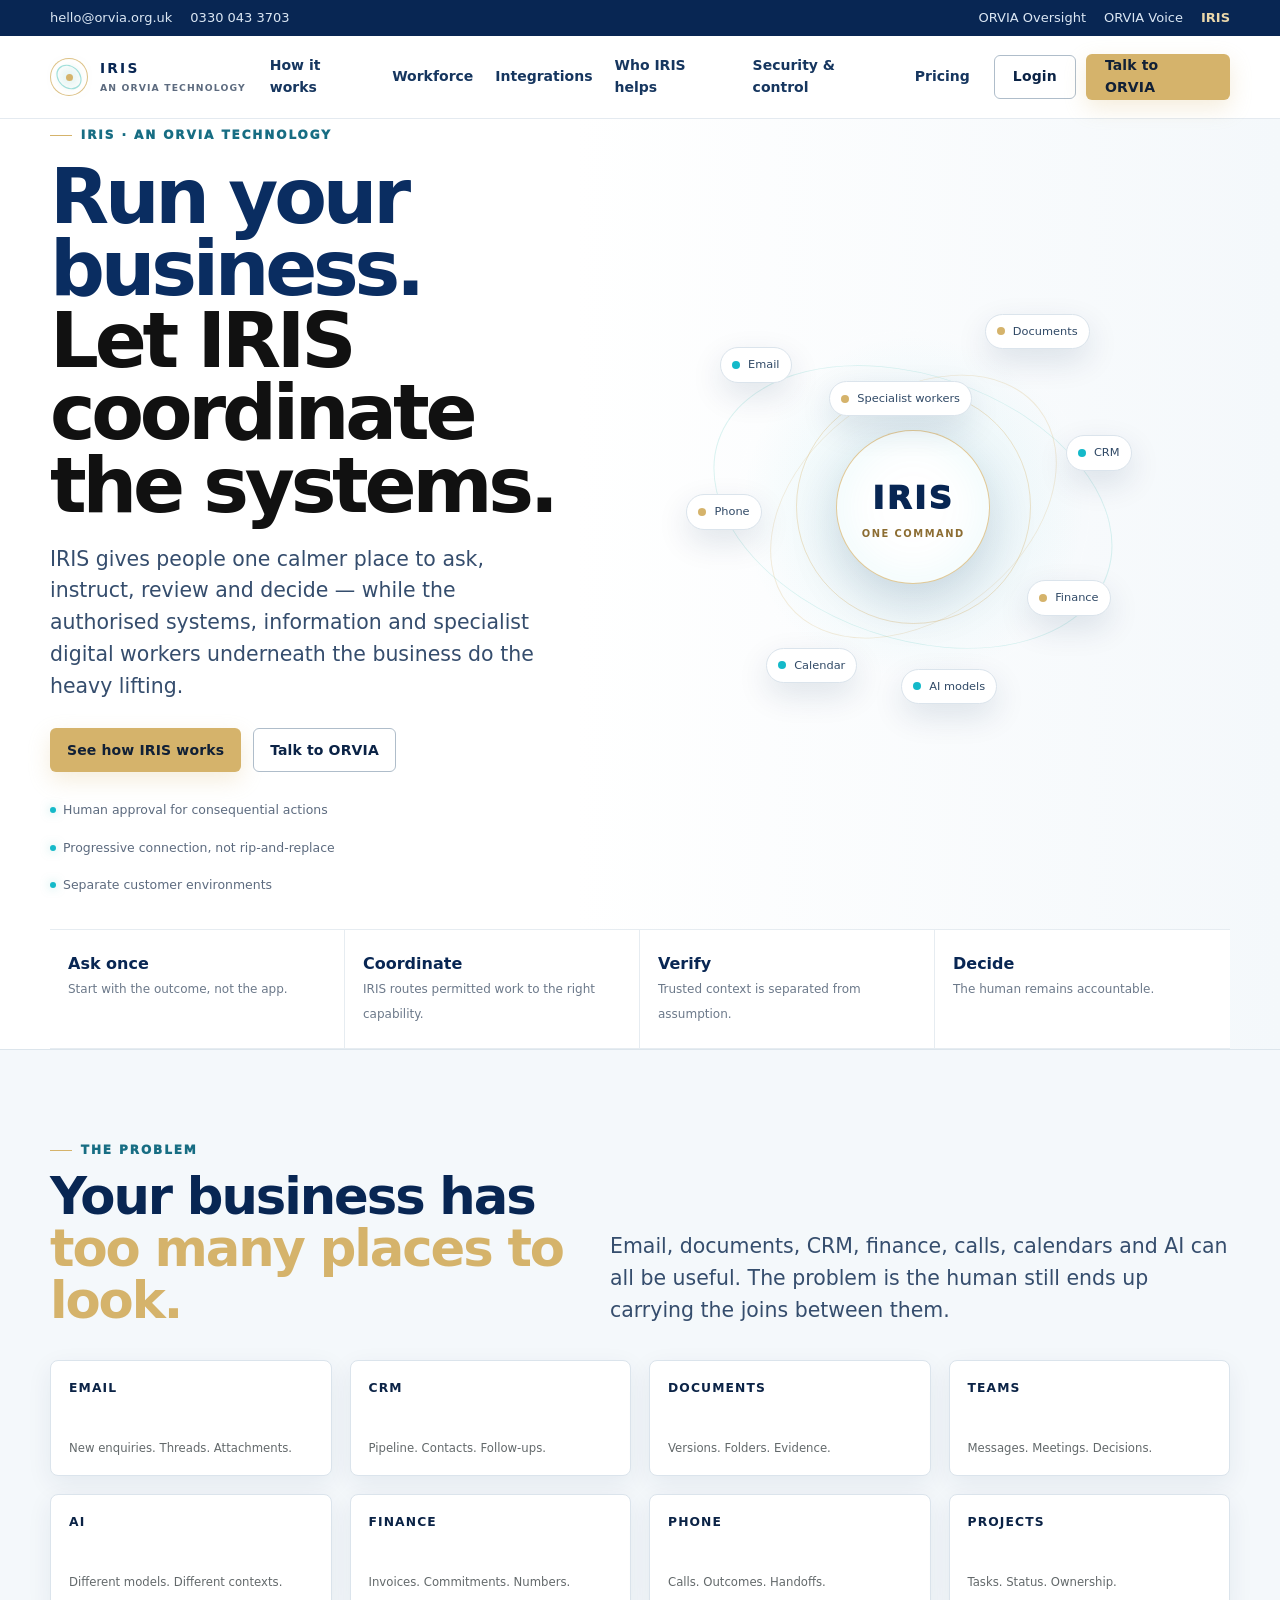
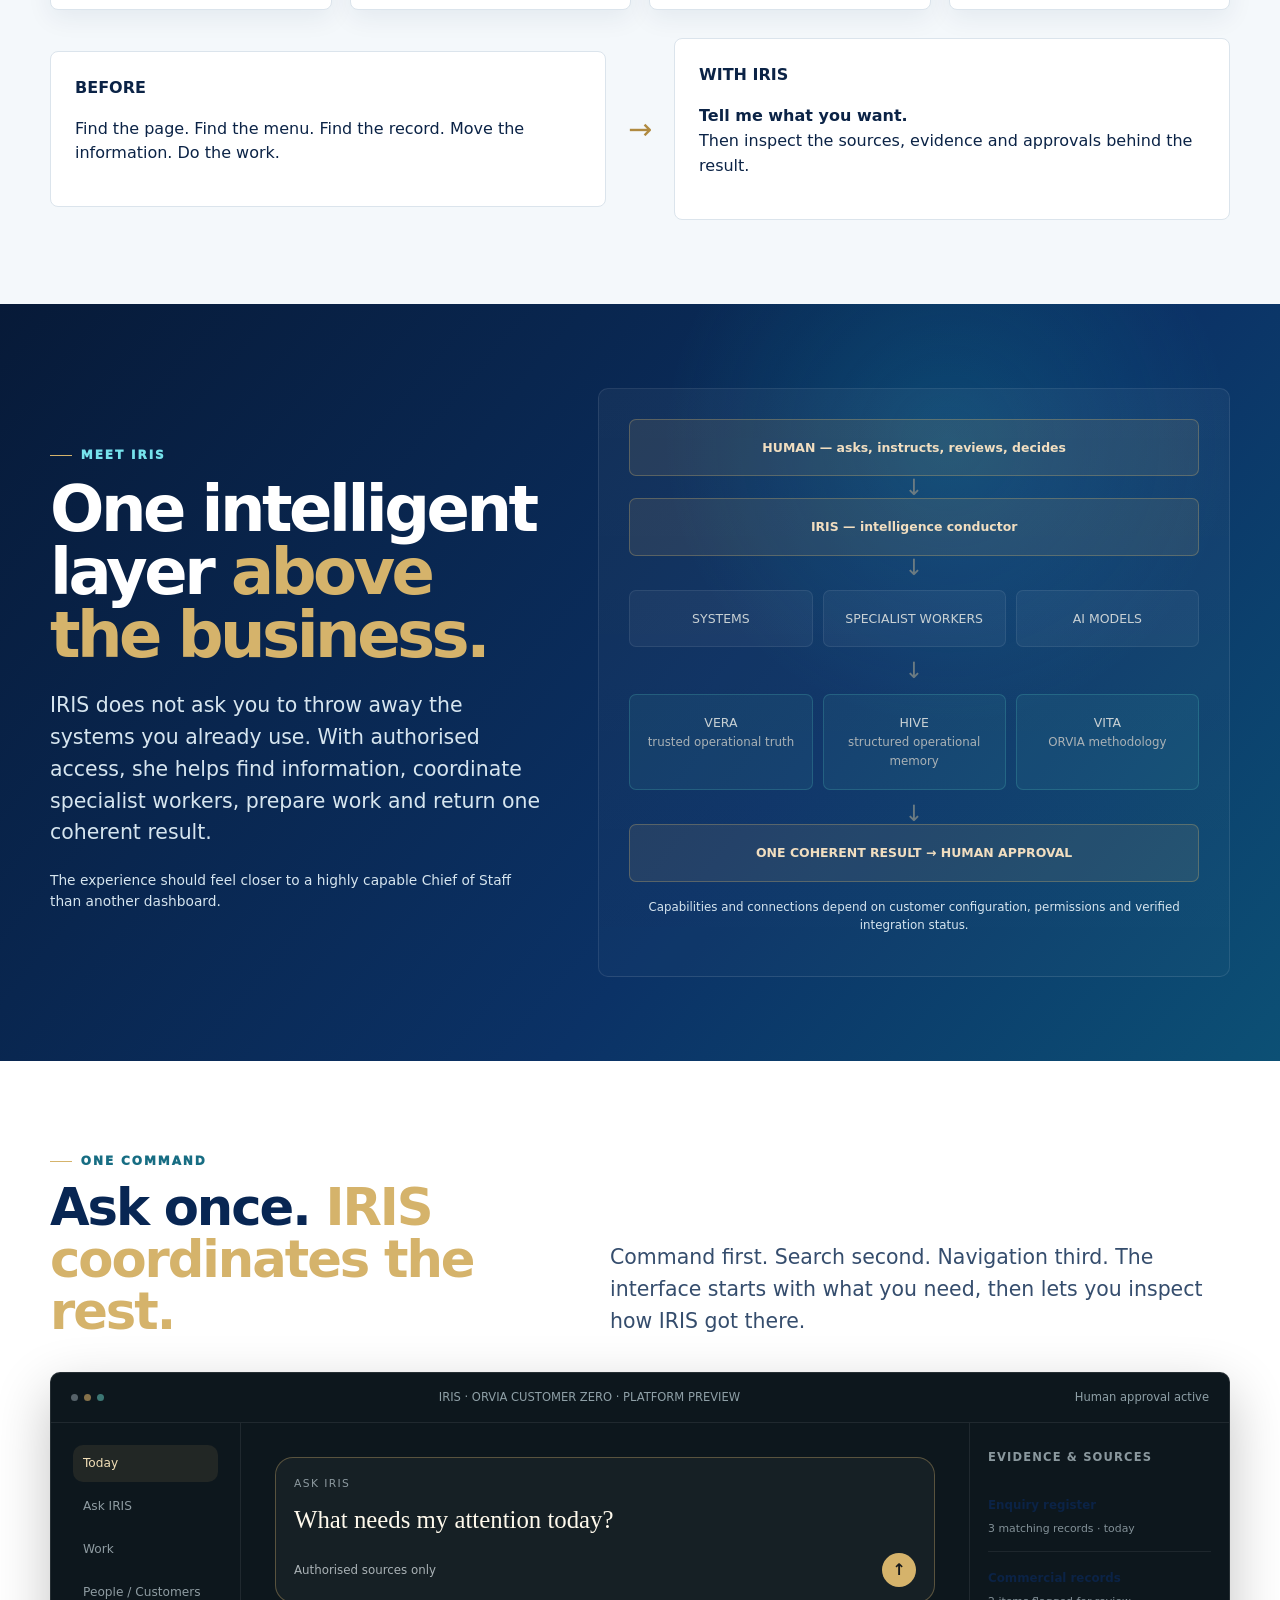
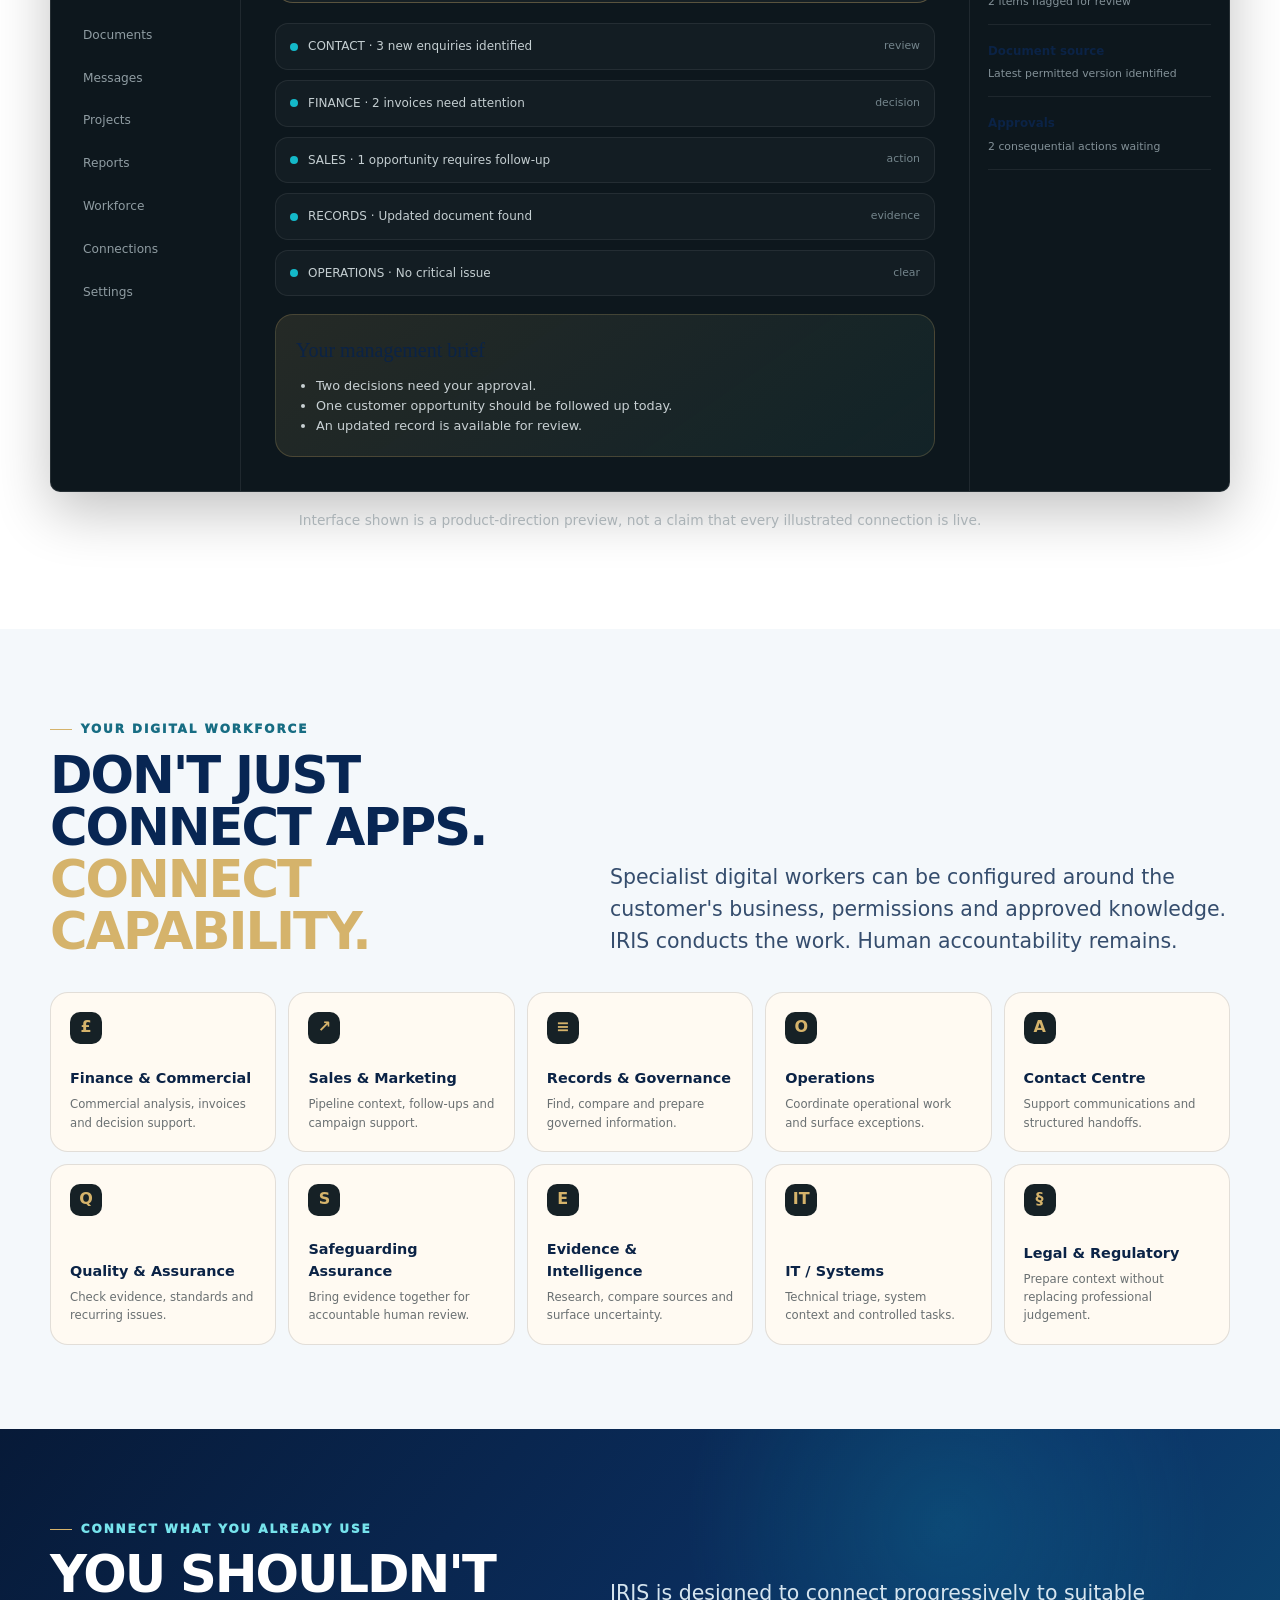
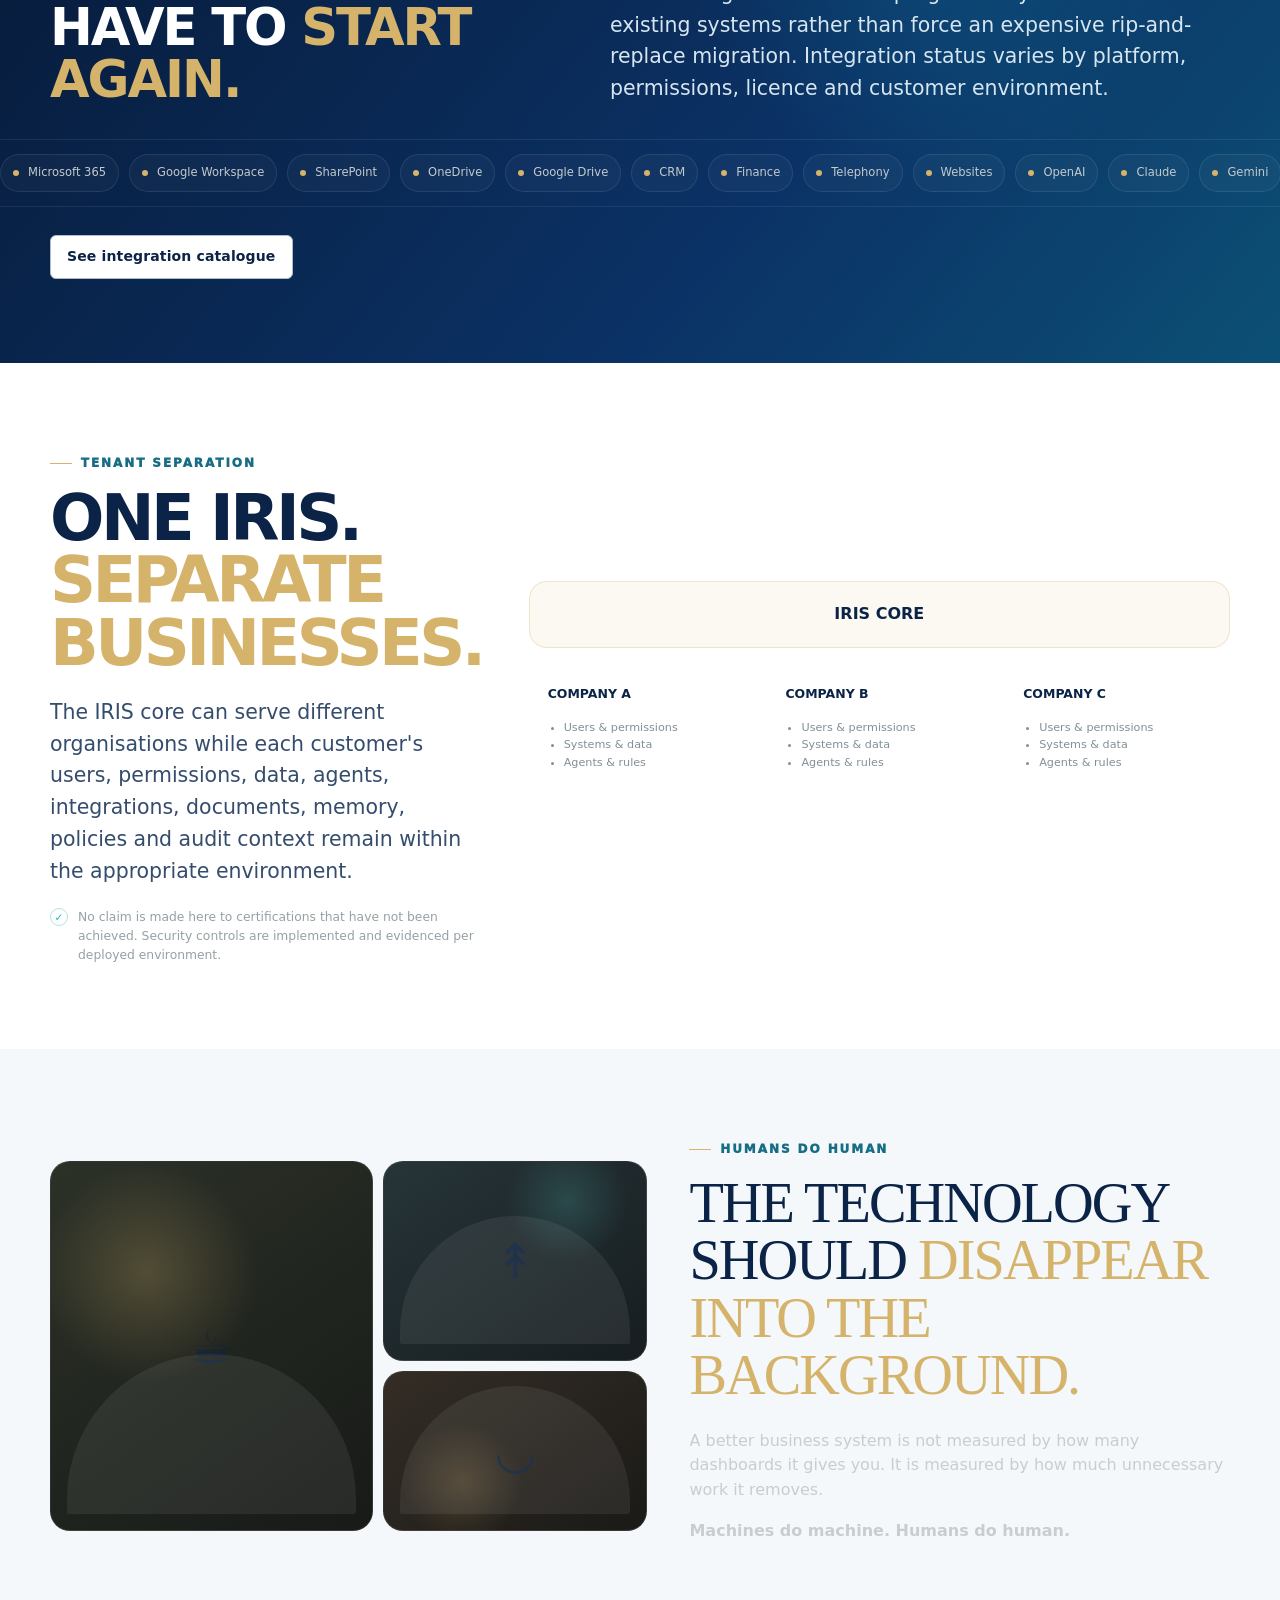
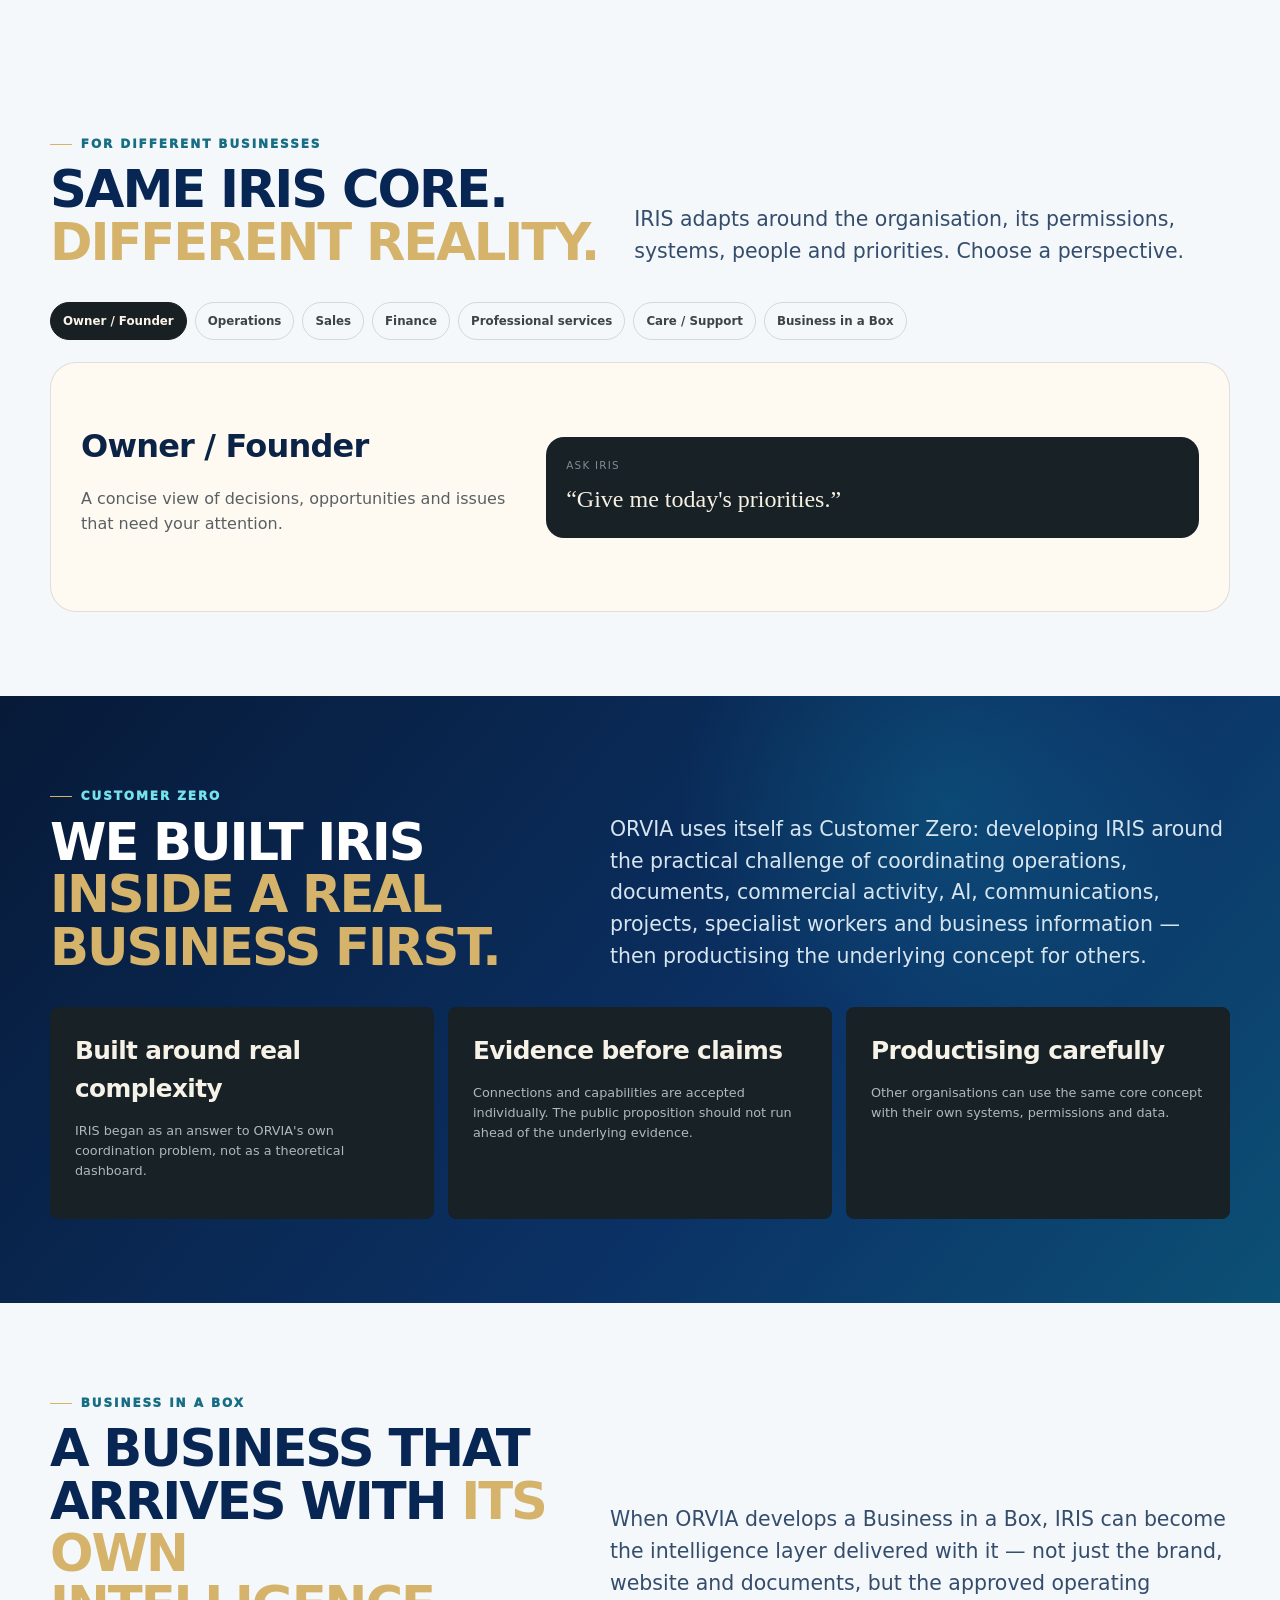
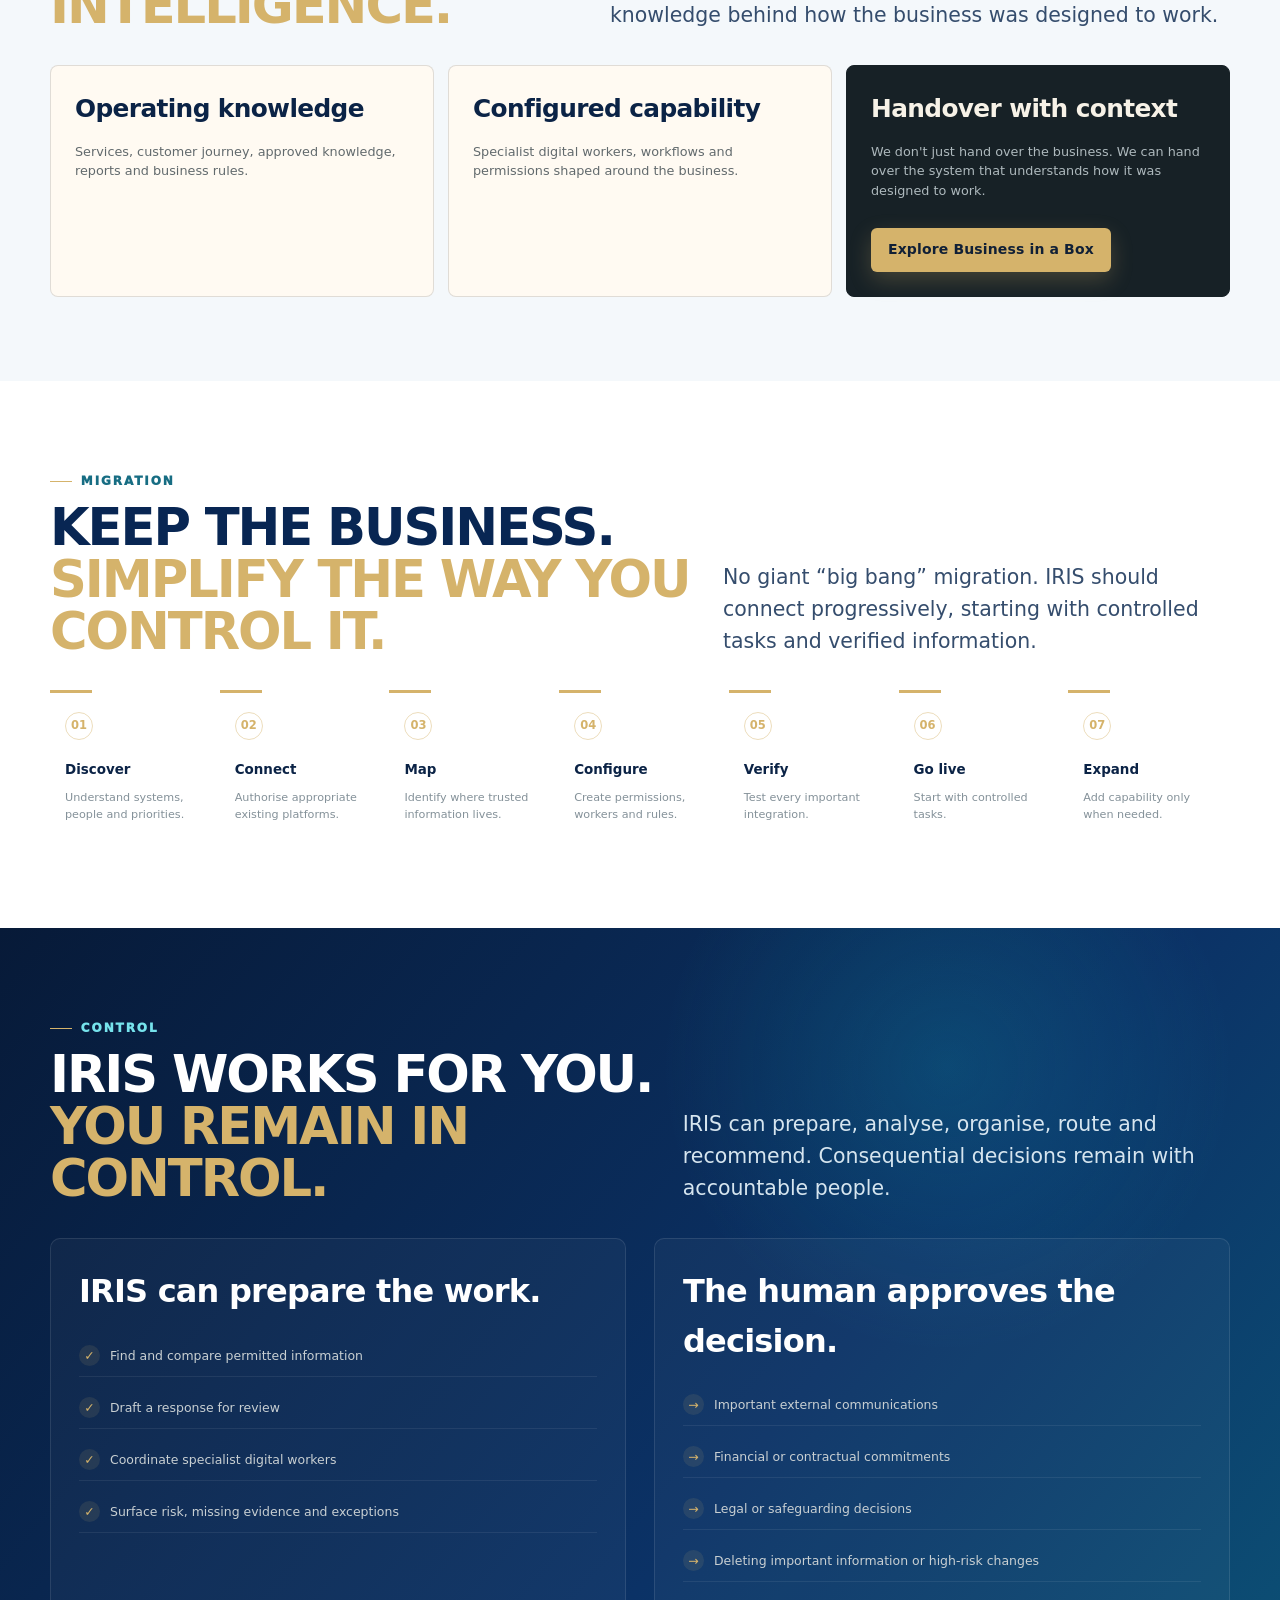
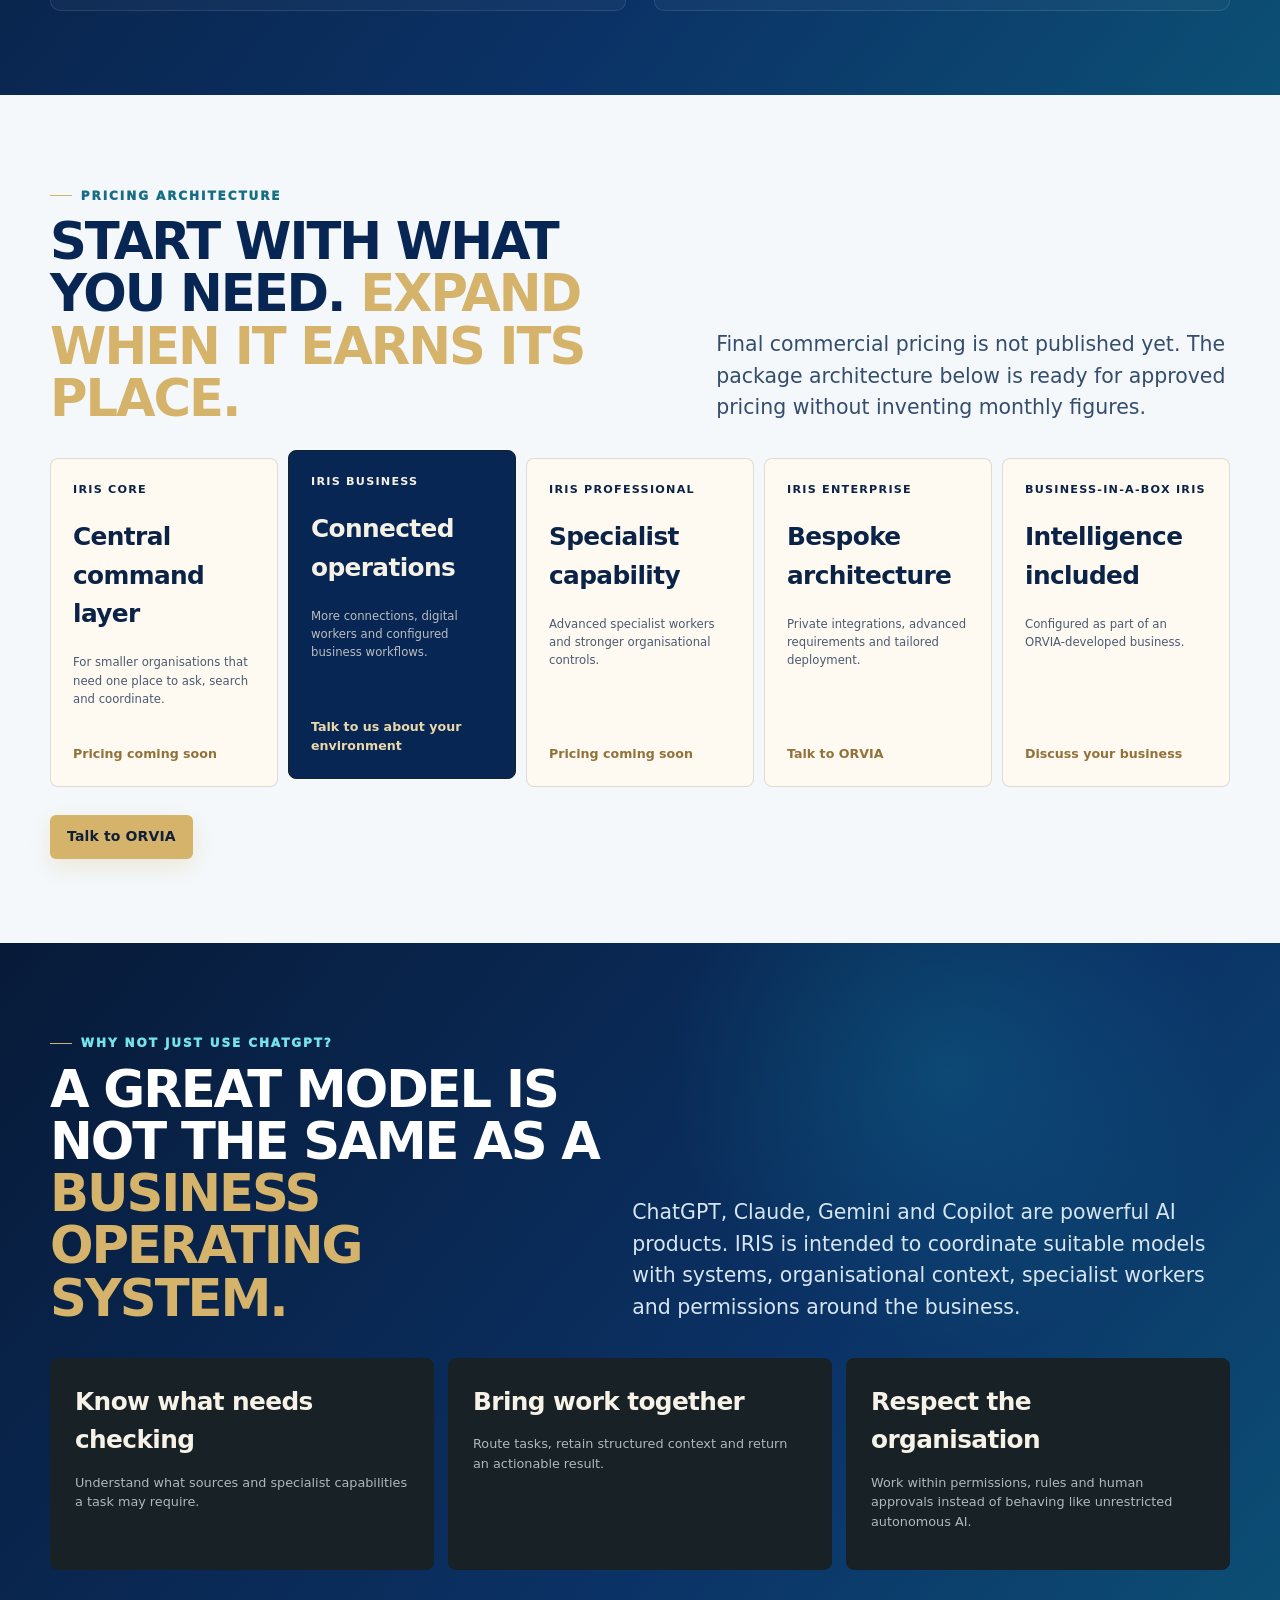
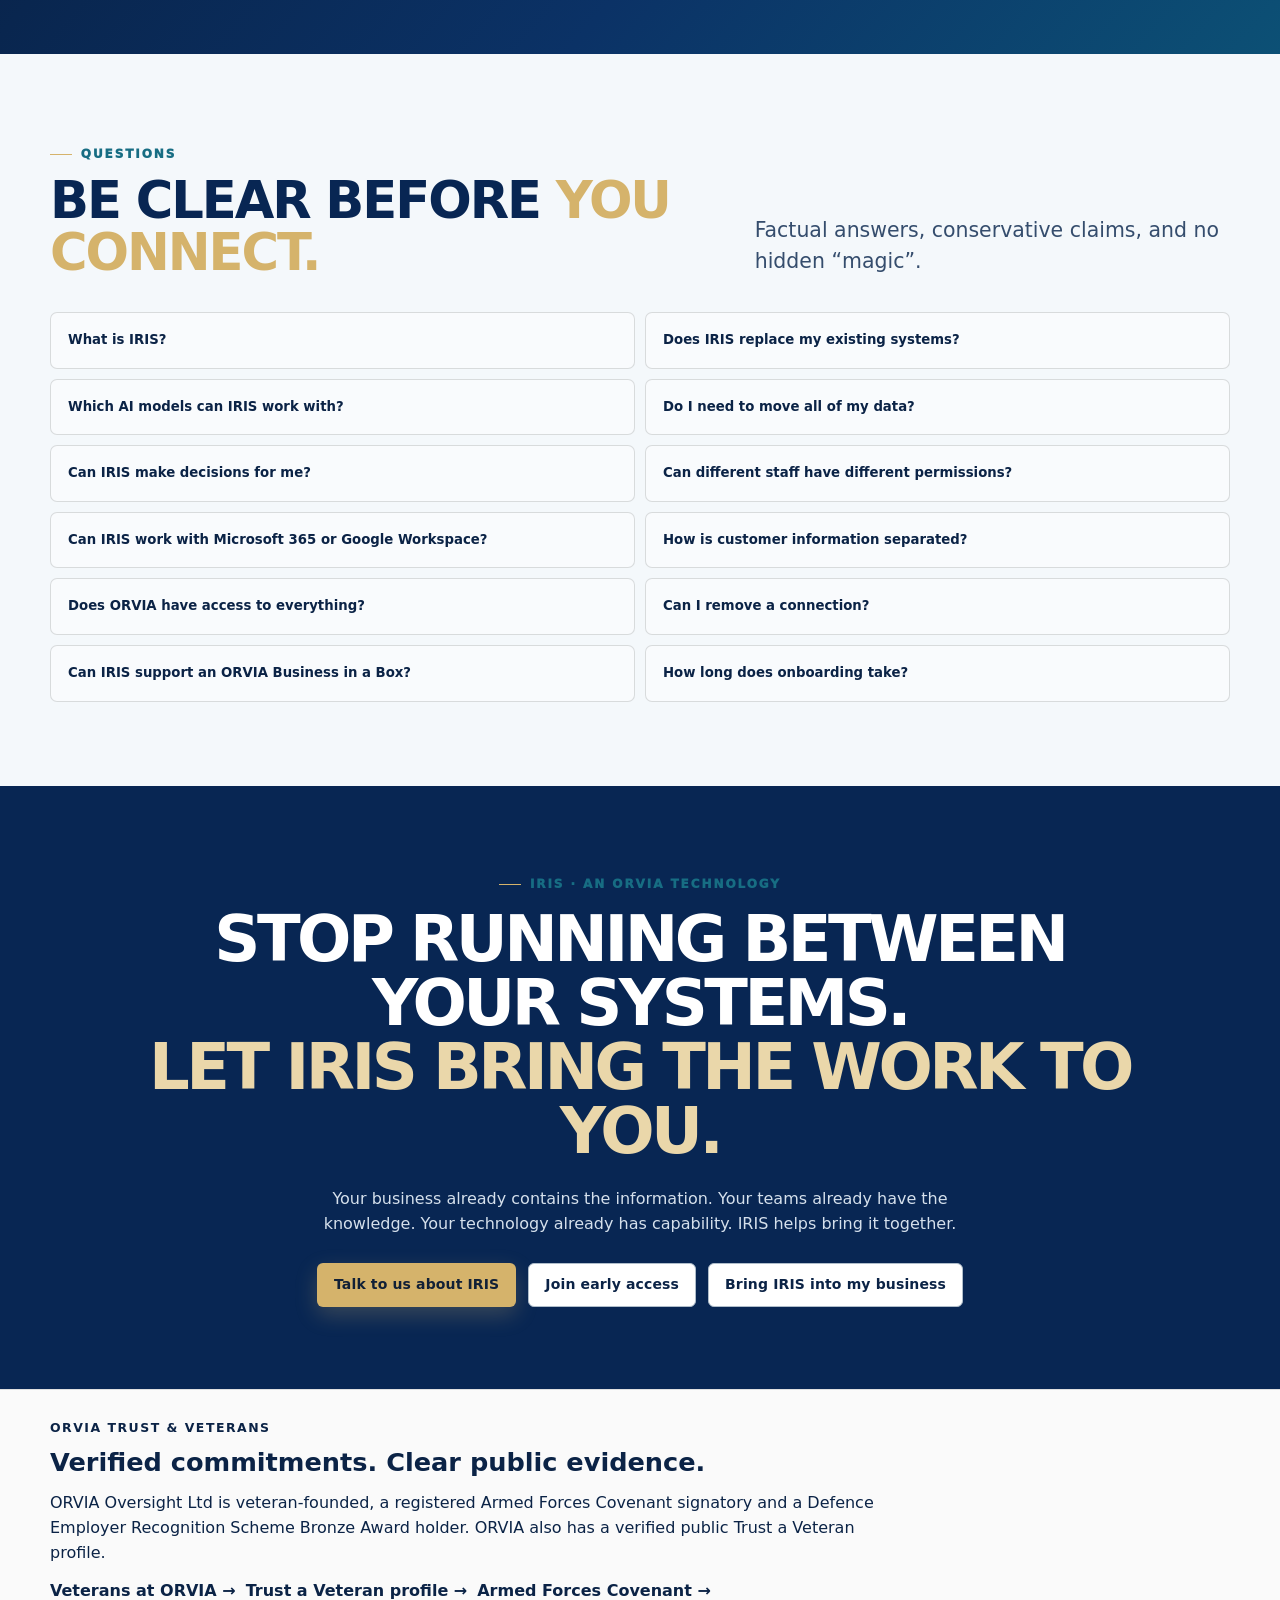
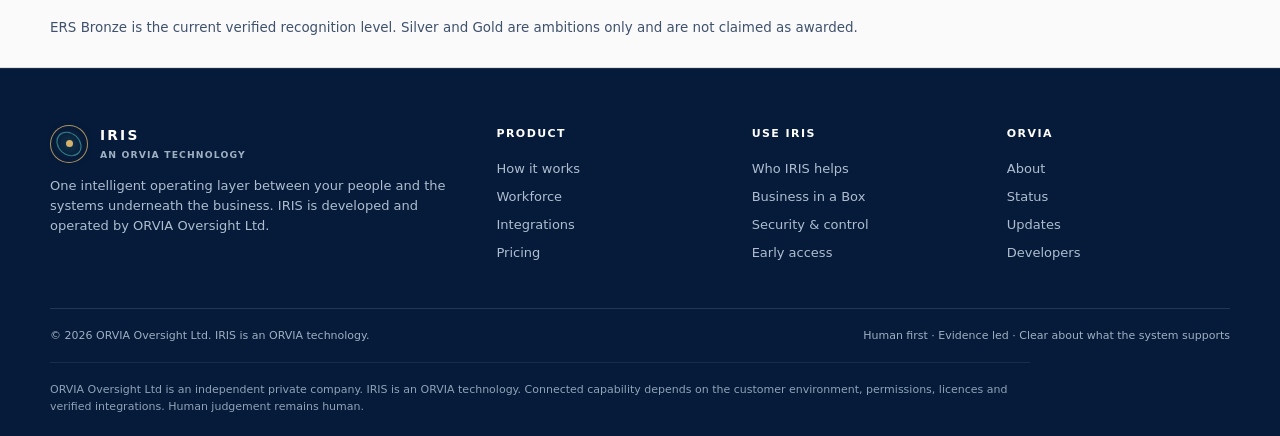
==== commit f33e4220: "Add shared ORVIA trust, veterans and accreditation block" ====
--- a/index.html
+++ b/index.html
@@ -50,6 +50,21 @@
 
 <section class="final-cta"><div class="wrap"><span class="eyebrow">IRIS · an ORVIA technology</span><h2 class="display">STOP RUNNING BETWEEN YOUR SYSTEMS.<br><span class="gold">LET IRIS BRING THE WORK TO YOU.</span></h2><p>Your business already contains the information. Your teams already have the knowledge. Your technology already has capability. IRIS helps bring it together.</p><div class="hero-actions"><a class="btn btn-primary" href="/contact/">Talk to us about IRIS</a><a class="btn btn-soft" href="/contact/?intent=early-access">Join early access</a><a class="btn btn-soft" href="/business-in-a-box/">Bring IRIS into my business</a></div></div></section>
 </main>
+<section class="orvia-trust-veterans" aria-label="ORVIA trust and Armed Forces commitments" style="padding:28px 20px;border-top:1px solid rgba(127,127,127,.22);border-bottom:1px solid rgba(127,127,127,.22);background:rgba(127,127,127,.04)">
+  <div style="max-width:1180px;margin:0 auto;display:grid;gap:14px">
+    <div>
+      <p style="margin:0 0 6px;font-size:.78rem;font-weight:800;letter-spacing:.12em;text-transform:uppercase">ORVIA TRUST &amp; VETERANS</p>
+      <h2 style="margin:0 0 8px;font-size:clamp(1.35rem,2vw,2rem)">Verified commitments. Clear public evidence.</h2>
+      <p style="margin:0;max-width:850px">ORVIA Oversight Ltd is veteran-founded, a registered Armed Forces Covenant signatory and a Defence Employer Recognition Scheme Bronze Award holder. ORVIA also has a verified public Trust a Veteran profile.</p>
+    </div>
+    <div style="display:flex;flex-wrap:wrap;gap:10px">
+      <a href="https://orvia.org.uk/veterans" style="font-weight:700">Veterans at ORVIA →</a>
+      <a href="https://www.trustaveteran.com/team/orvia" target="_blank" rel="noopener" style="font-weight:700">Trust a Veteran profile →</a>
+      <a href="https://www.armedforcescovenant.gov.uk/" target="_blank" rel="noopener" style="font-weight:700">Armed Forces Covenant →</a>
+    </div>
+    <p style="margin:0;font-size:.84rem;opacity:.78">ERS Bronze is the current verified recognition level. Silver and Gold are ambitions only and are not claimed as awarded.</p>
+  </div>
+</section>
 <footer class="site-footer"><div class="wrap"><div class="footer-grid">
   <div class="footer-brand"><a class="brand" href="/"><span class="brand-mark"><span class="brand-core"></span></span><span class="brand-name">IRIS<span>AN ORVIA TECHNOLOGY</span></span></a><p>One intelligent operating layer between your people and the systems underneath the business. IRIS is developed and operated by ORVIA Oversight Ltd.</p></div>
   <div class="footer-col"><h4>Product</h4><a href="/how-it-works/">How it works</a><a href="/workforce/">Workforce</a><a href="/integrations/">Integrations</a><a href="/pricing/">Pricing</a></div>
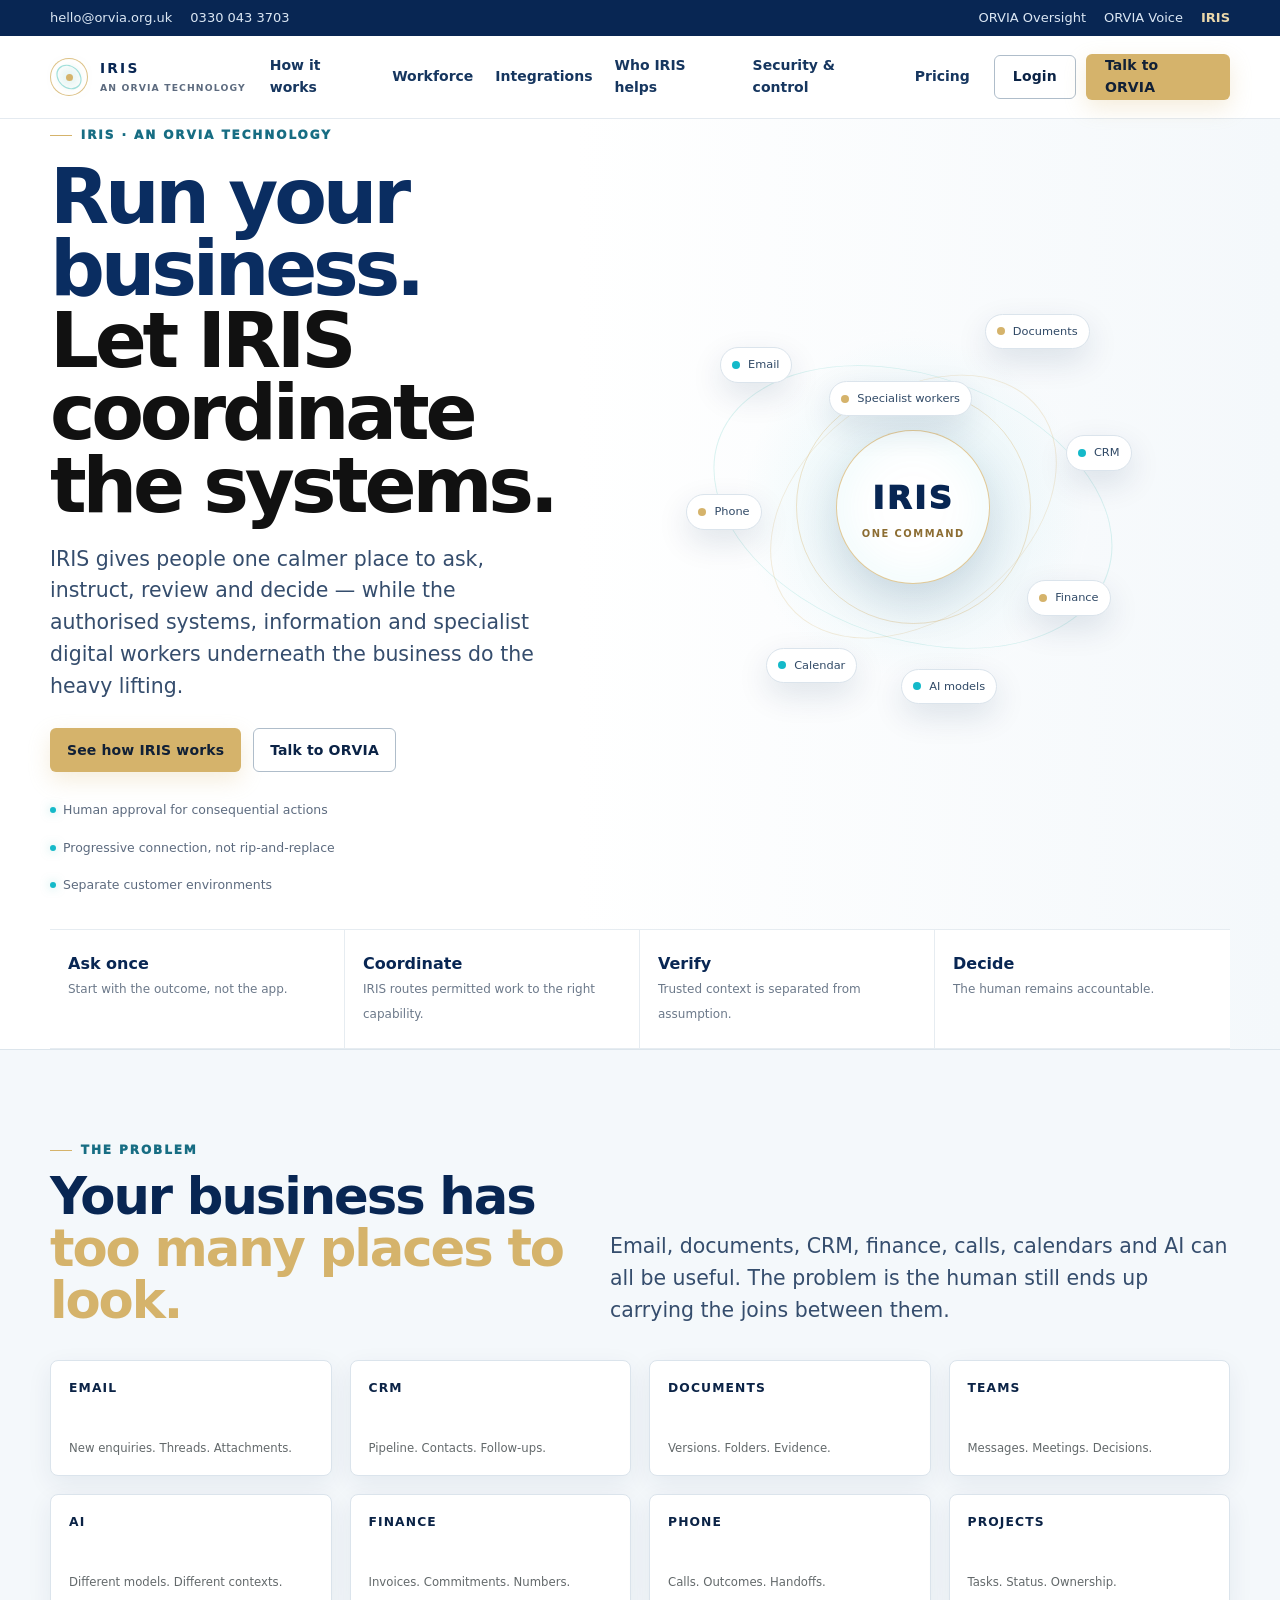
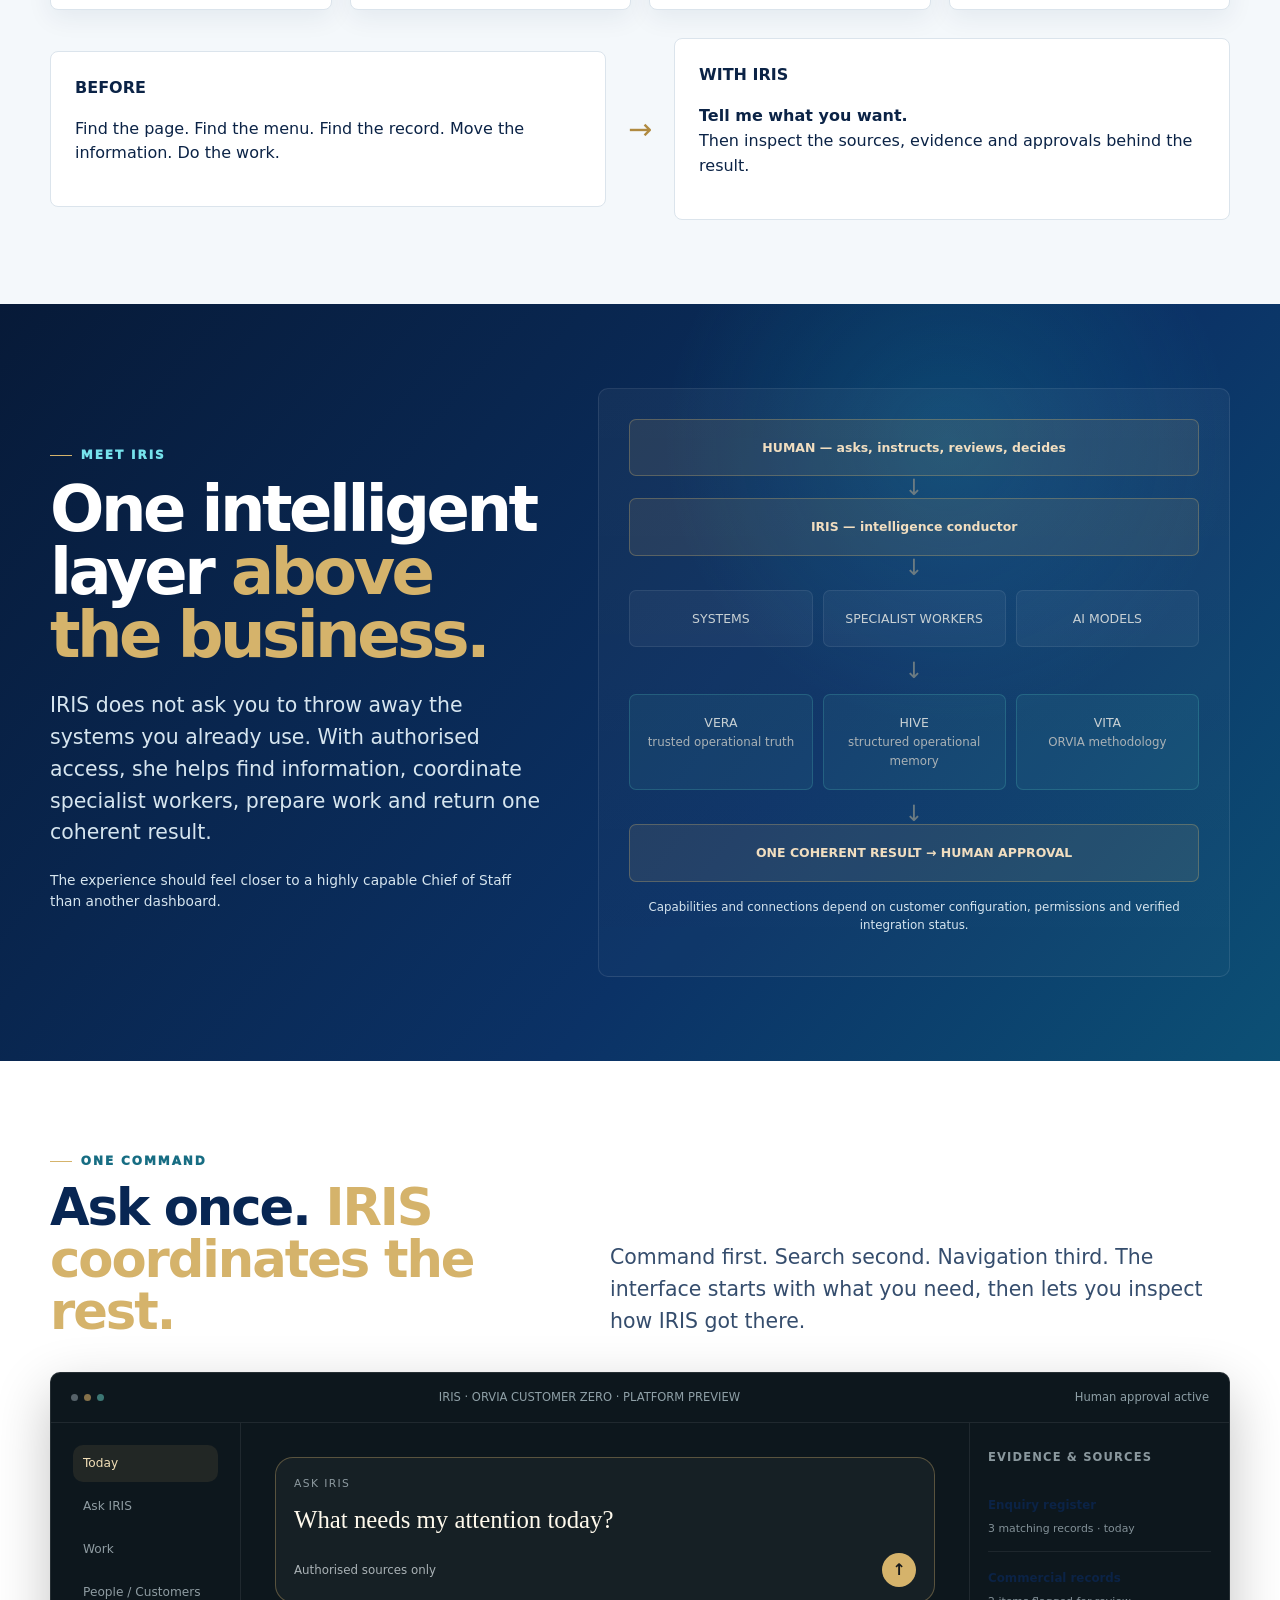
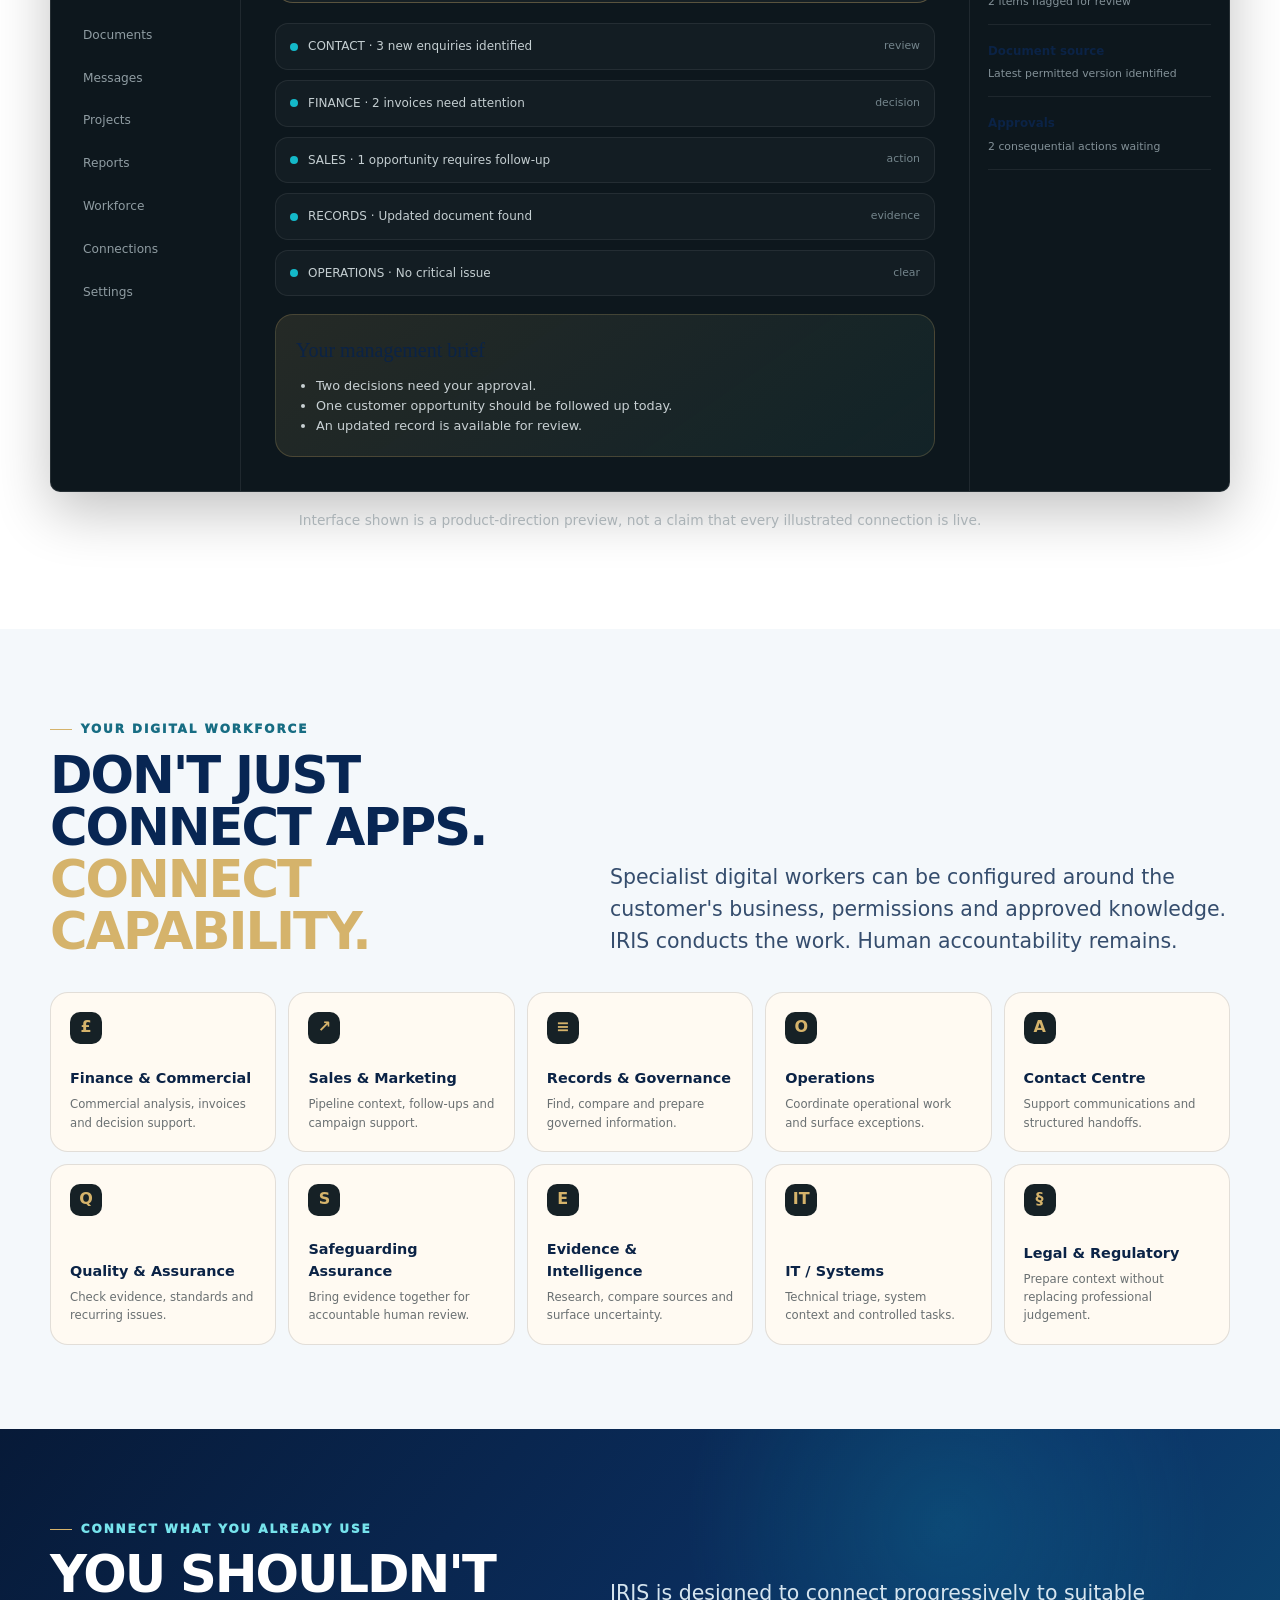
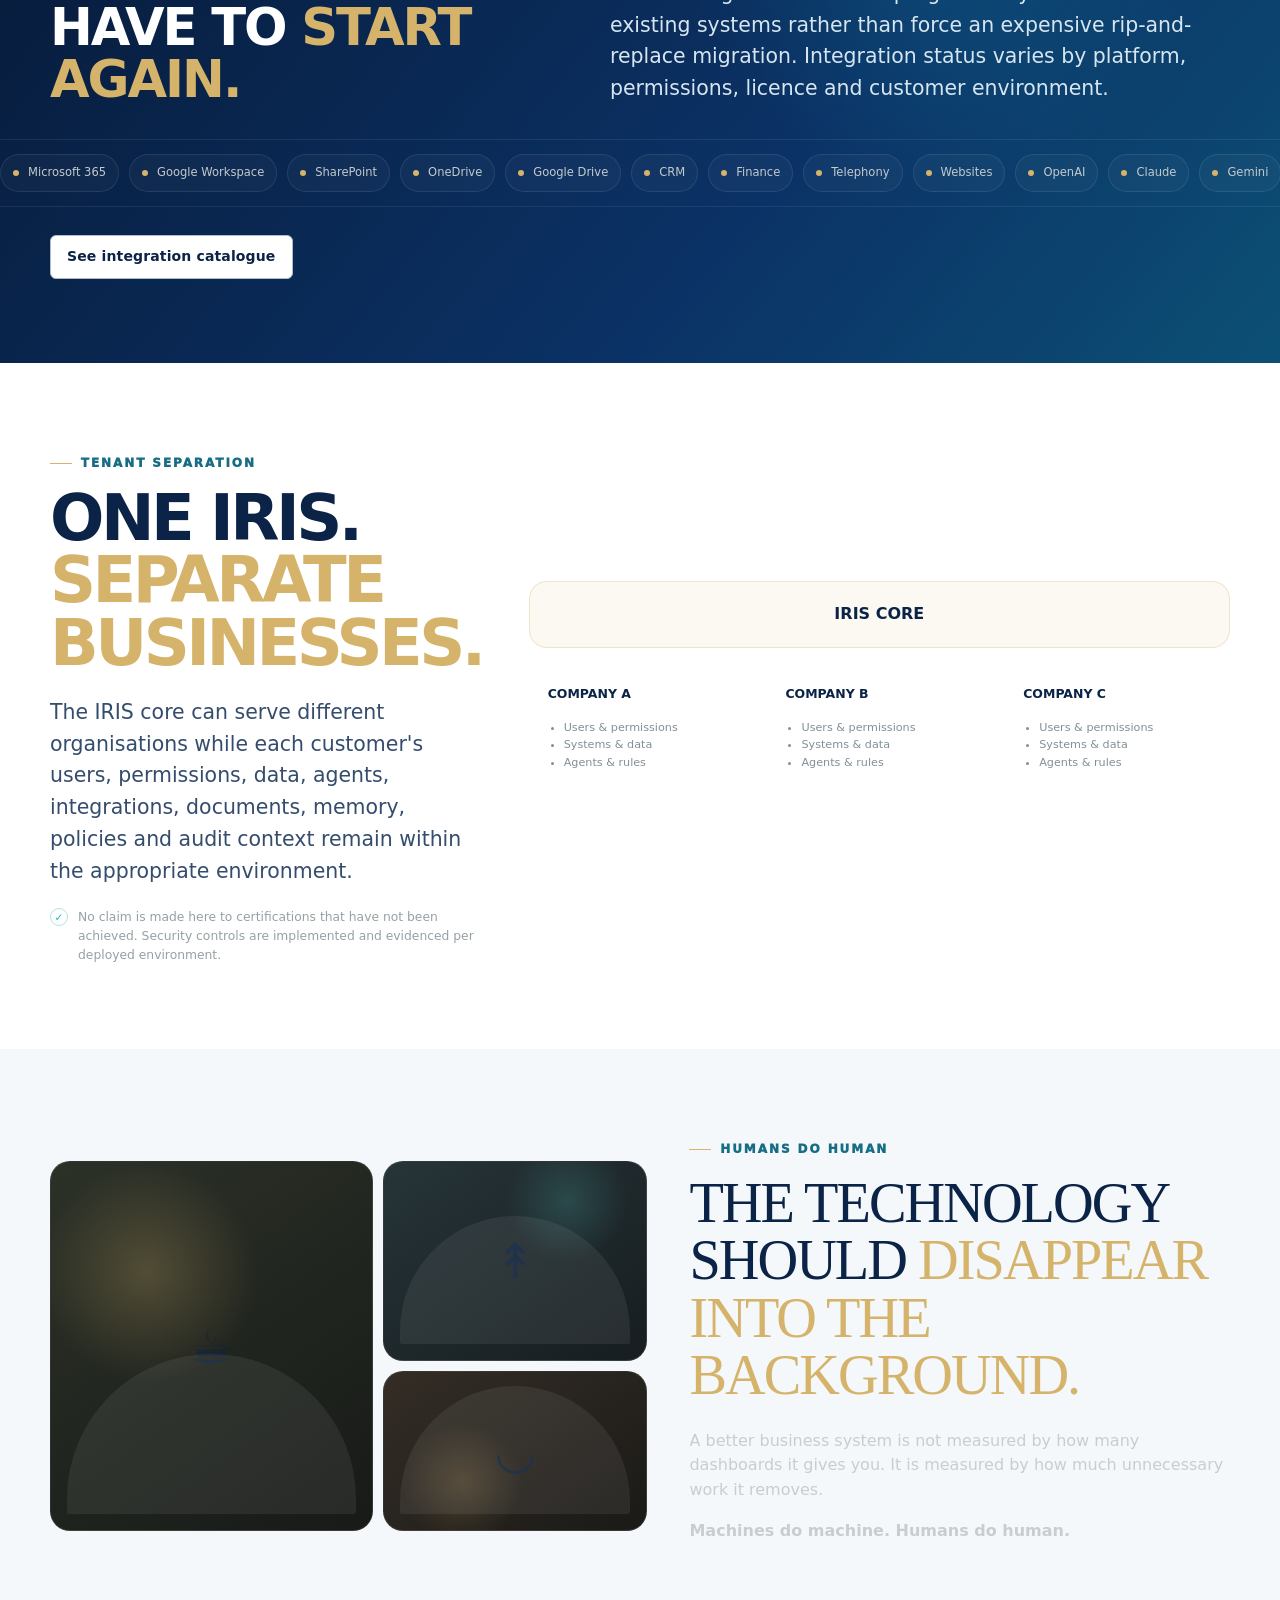
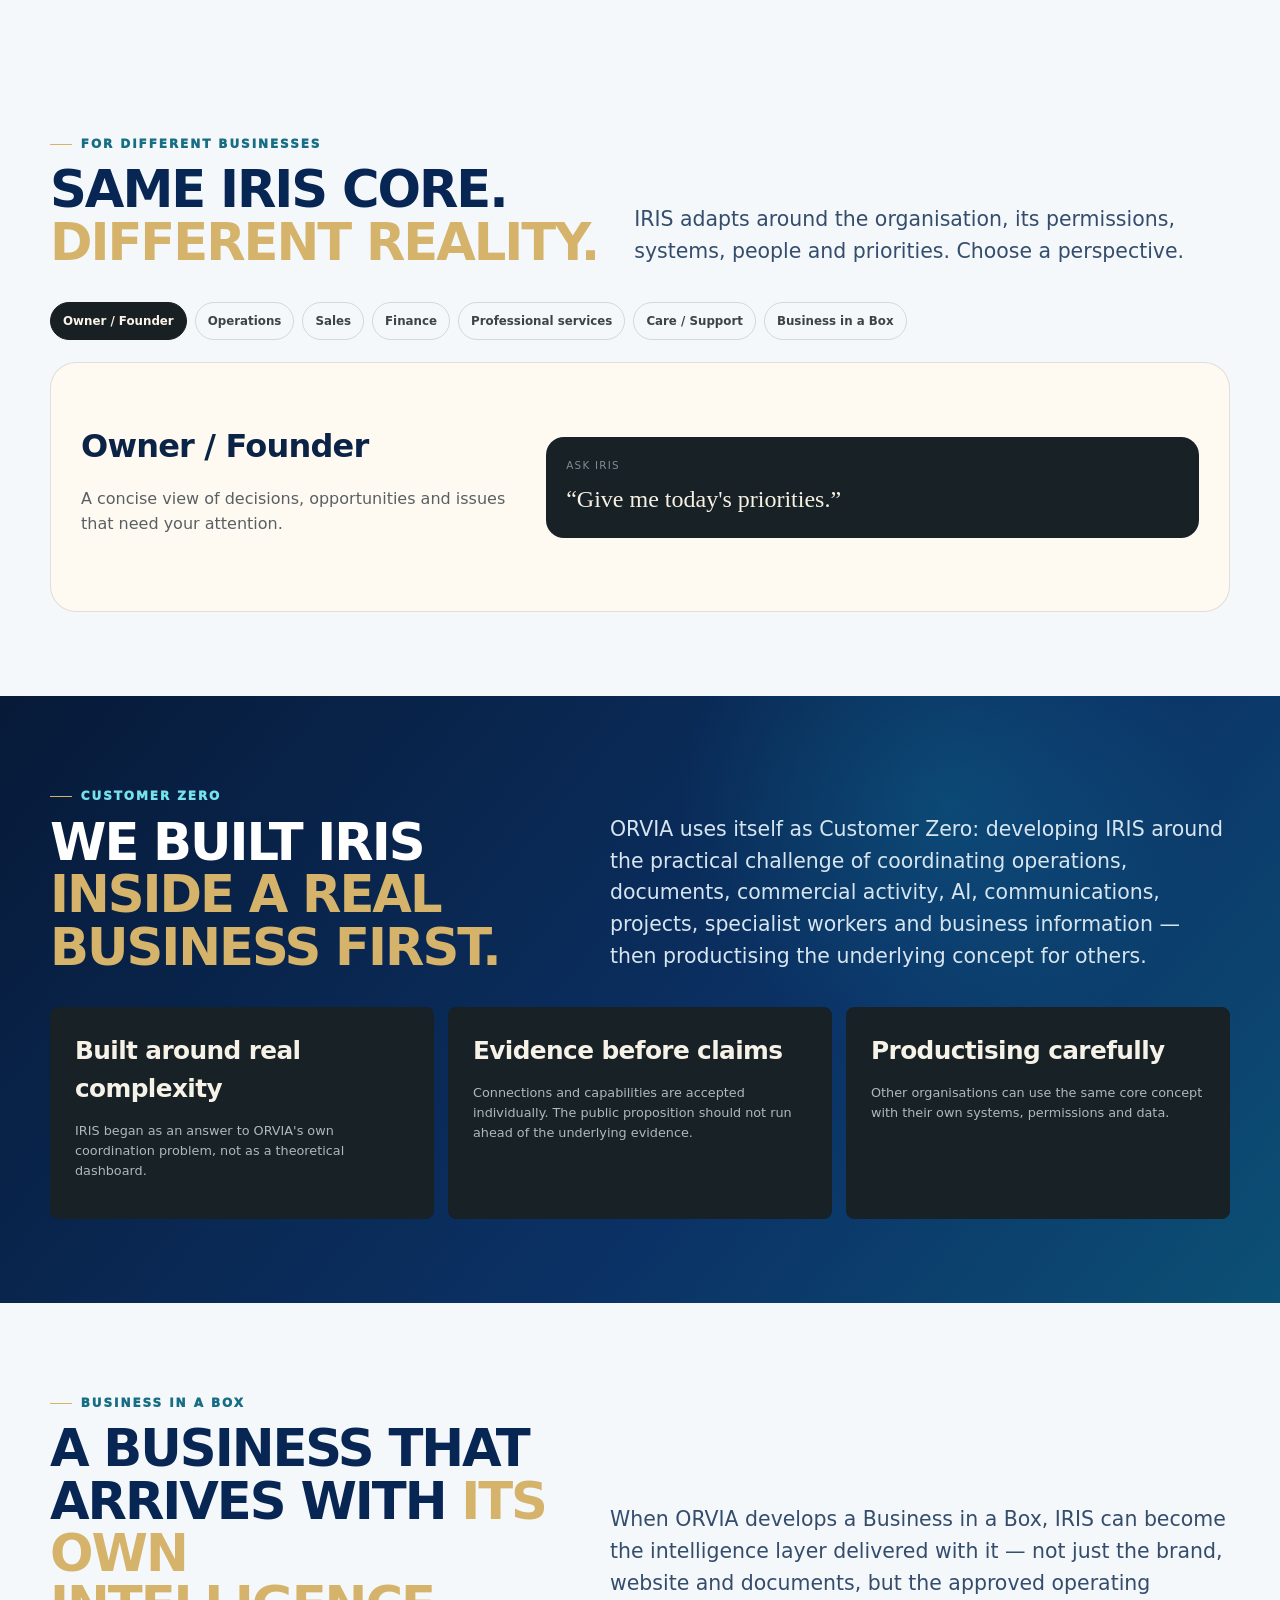
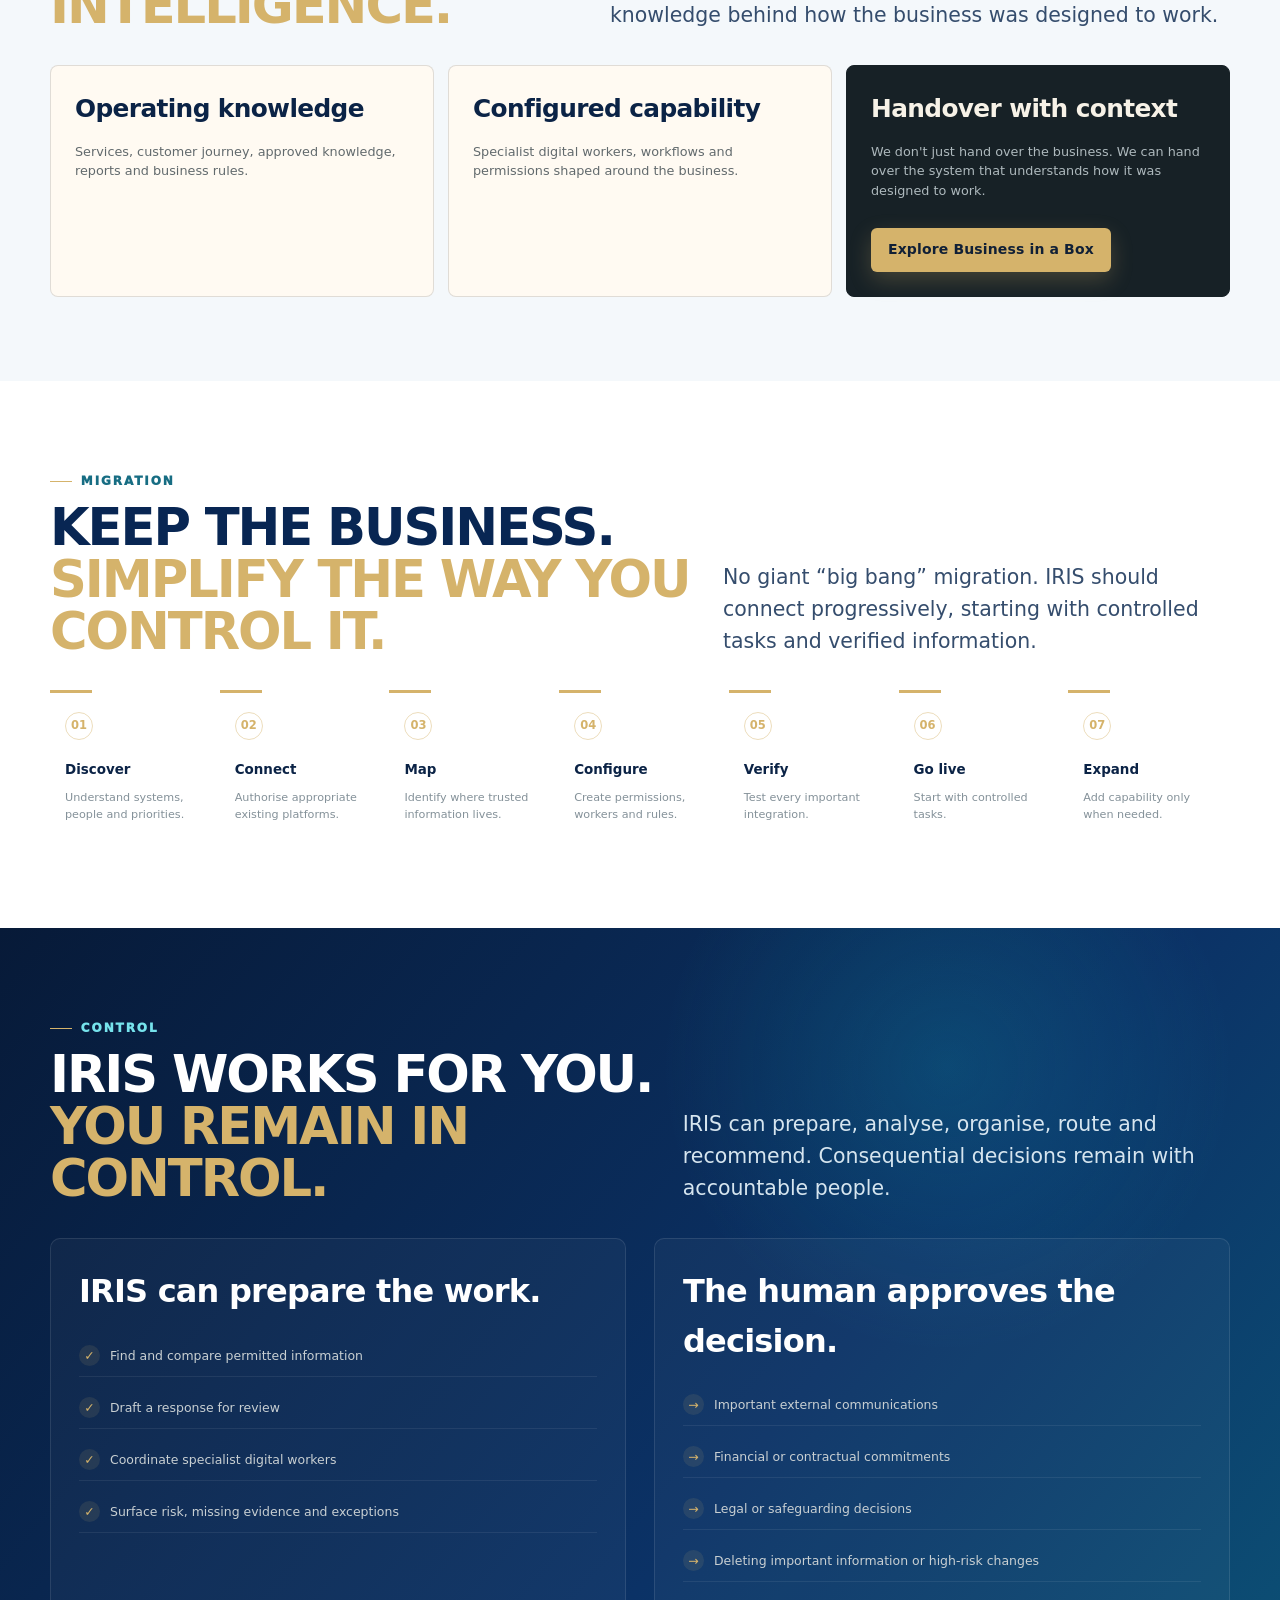
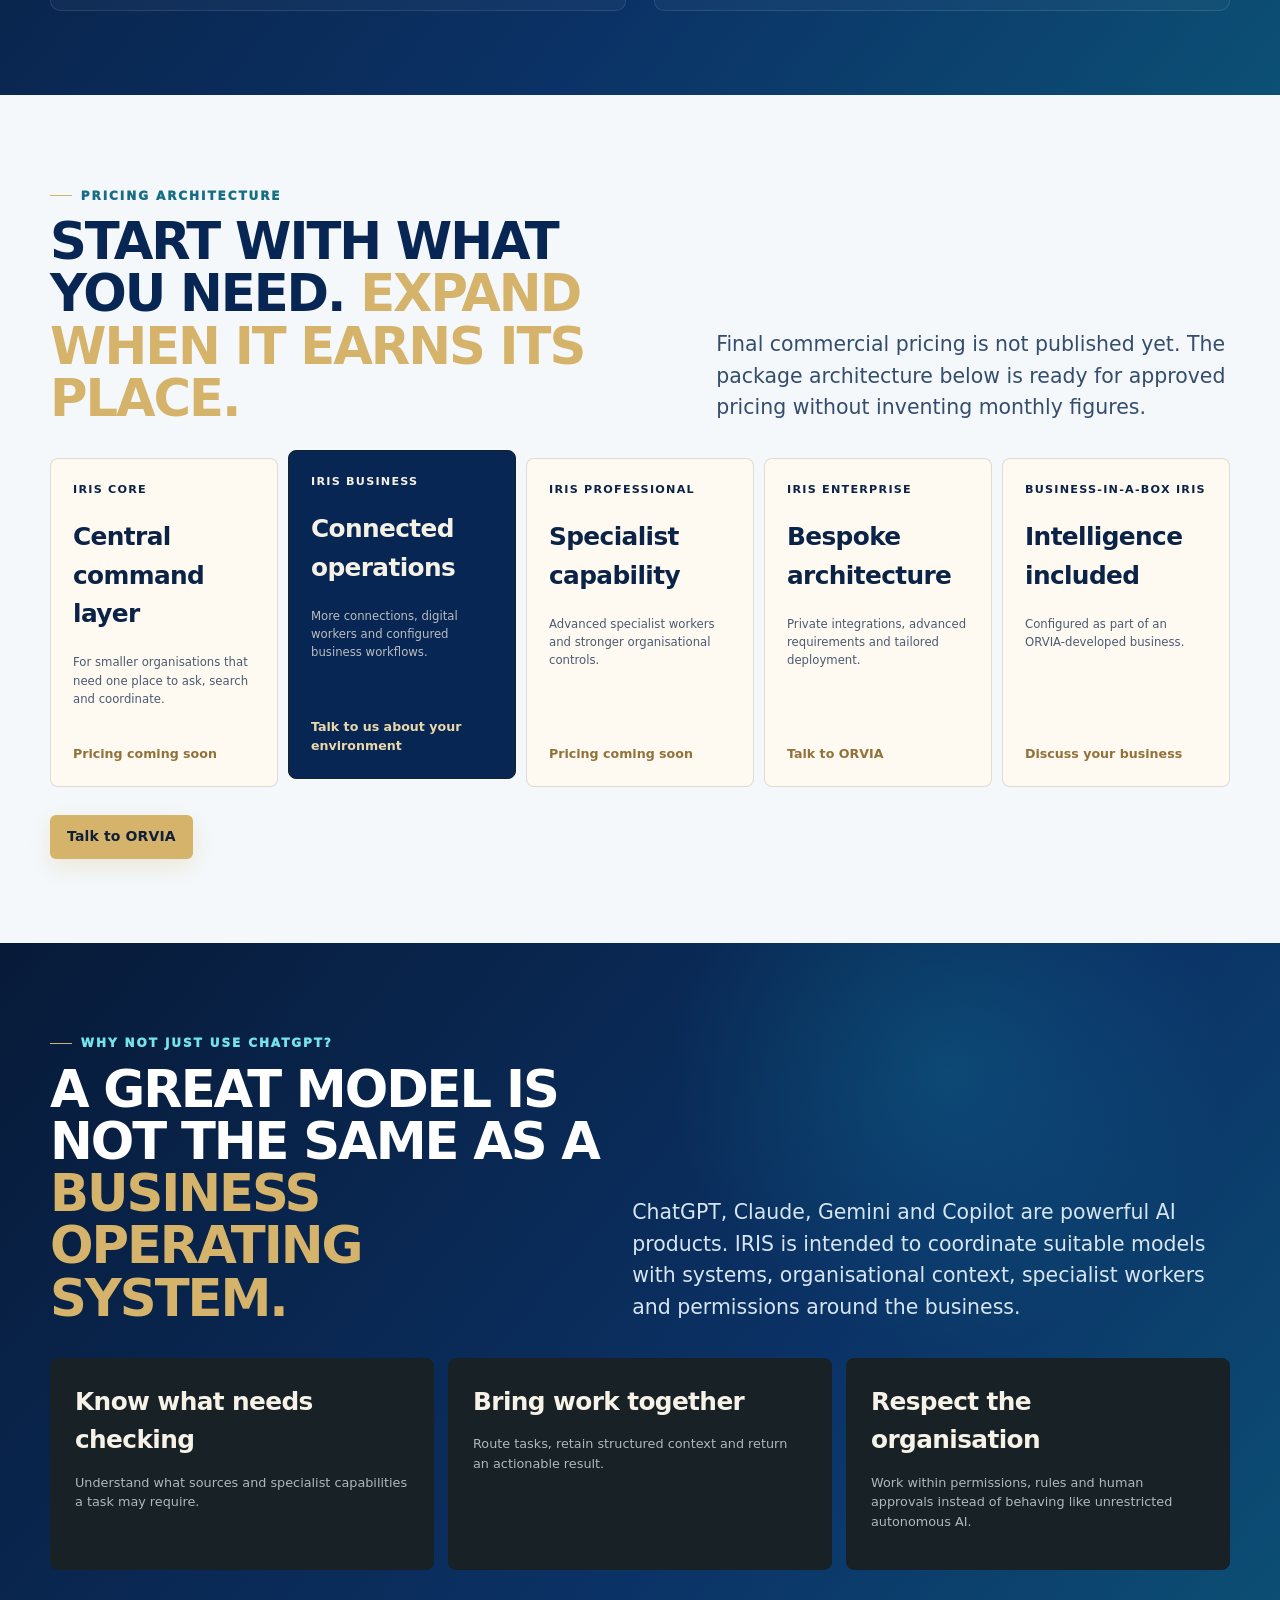
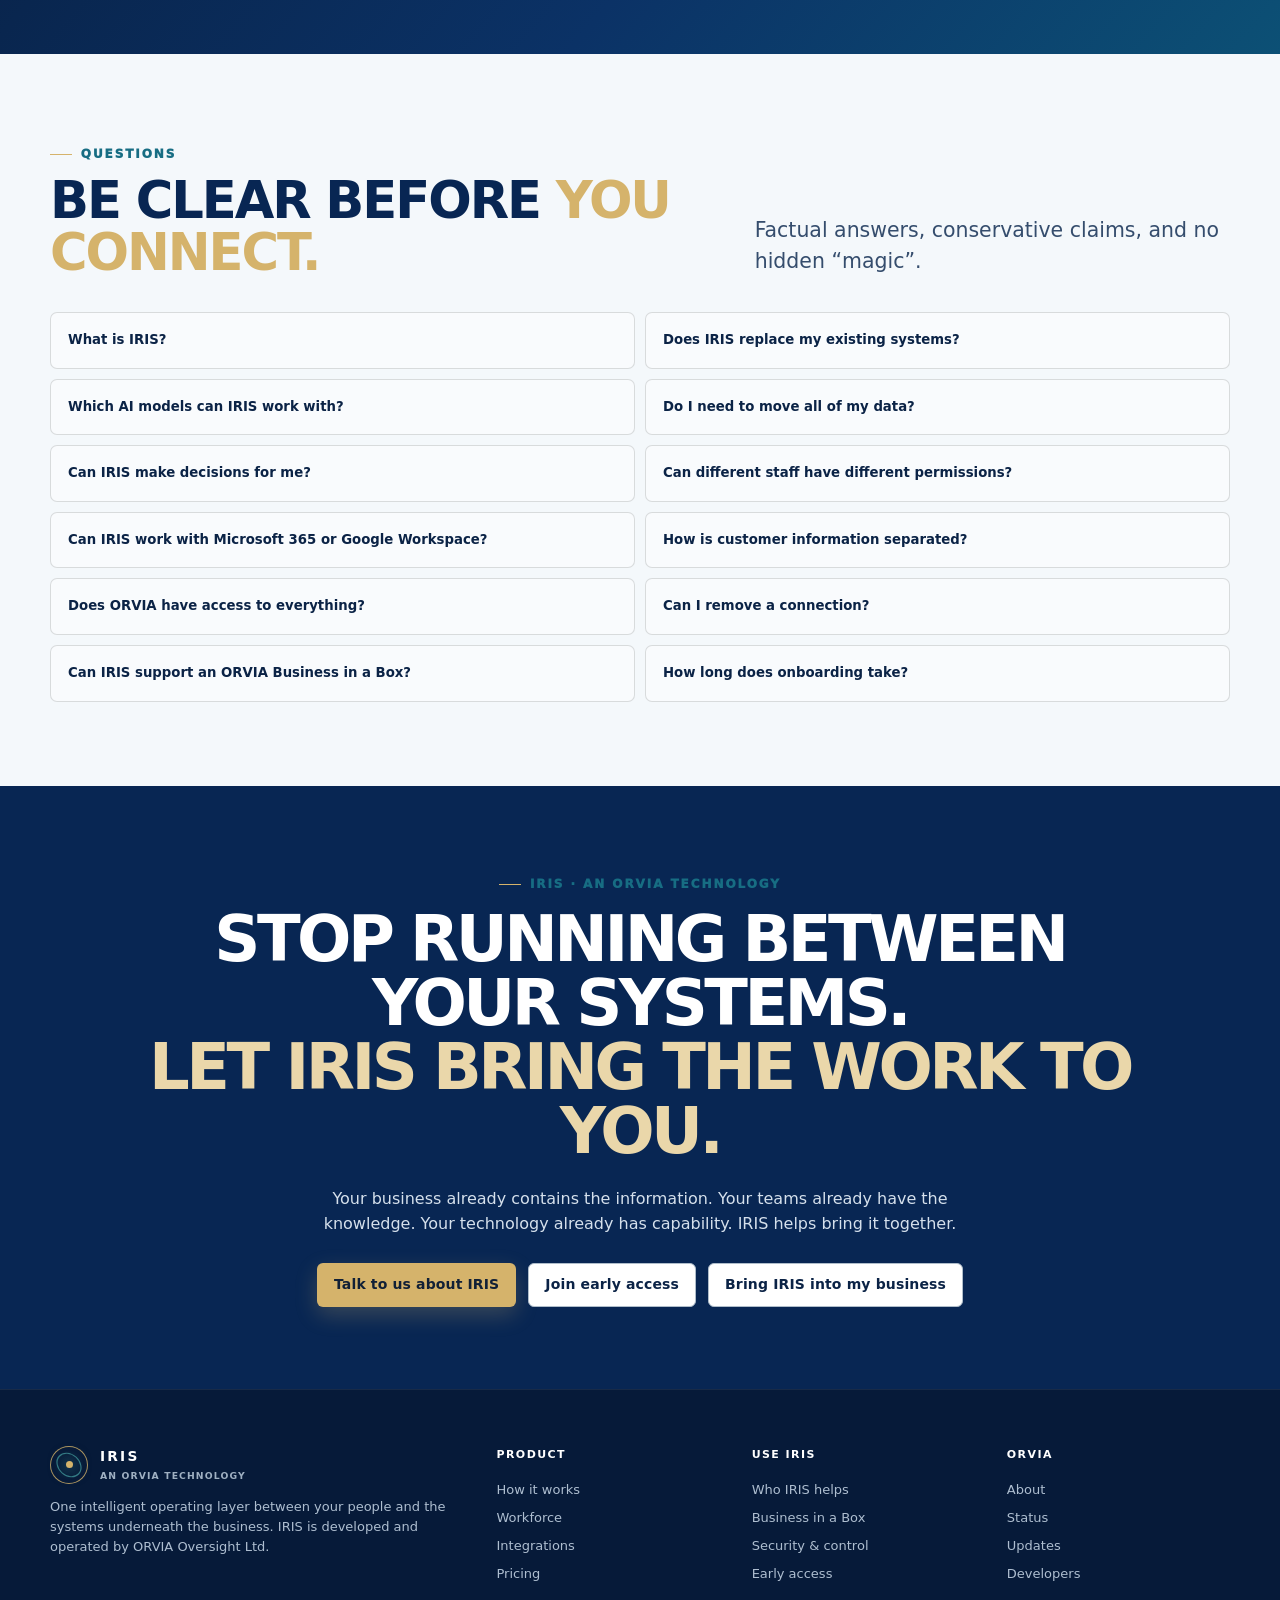
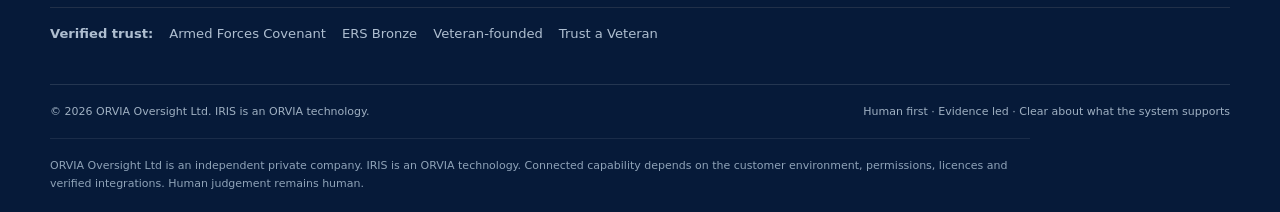
==== commit f31aa178: "Use single IRIS footer with integrated verified trust links" ====
--- a/index.html
+++ b/index.html
@@ -50,25 +50,16 @@
 
 <section class="final-cta"><div class="wrap"><span class="eyebrow">IRIS · an ORVIA technology</span><h2 class="display">STOP RUNNING BETWEEN YOUR SYSTEMS.<br><span class="gold">LET IRIS BRING THE WORK TO YOU.</span></h2><p>Your business already contains the information. Your teams already have the knowledge. Your technology already has capability. IRIS helps bring it together.</p><div class="hero-actions"><a class="btn btn-primary" href="/contact/">Talk to us about IRIS</a><a class="btn btn-soft" href="/contact/?intent=early-access">Join early access</a><a class="btn btn-soft" href="/business-in-a-box/">Bring IRIS into my business</a></div></div></section>
 </main>
-<section class="orvia-trust-veterans" aria-label="ORVIA trust and Armed Forces commitments" style="padding:28px 20px;border-top:1px solid rgba(127,127,127,.22);border-bottom:1px solid rgba(127,127,127,.22);background:rgba(127,127,127,.04)">
-  <div style="max-width:1180px;margin:0 auto;display:grid;gap:14px">
-    <div>
-      <p style="margin:0 0 6px;font-size:.78rem;font-weight:800;letter-spacing:.12em;text-transform:uppercase">ORVIA TRUST &amp; VETERANS</p>
-      <h2 style="margin:0 0 8px;font-size:clamp(1.35rem,2vw,2rem)">Verified commitments. Clear public evidence.</h2>
-      <p style="margin:0;max-width:850px">ORVIA Oversight Ltd is veteran-founded, a registered Armed Forces Covenant signatory and a Defence Employer Recognition Scheme Bronze Award holder. ORVIA also has a verified public Trust a Veteran profile.</p>
-    </div>
-    <div style="display:flex;flex-wrap:wrap;gap:10px">
-      <a href="https://orvia.org.uk/veterans" style="font-weight:700">Veterans at ORVIA →</a>
-      <a href="https://www.trustaveteran.com/team/orvia" target="_blank" rel="noopener" style="font-weight:700">Trust a Veteran profile →</a>
-      <a href="https://www.armedforcescovenant.gov.uk/" target="_blank" rel="noopener" style="font-weight:700">Armed Forces Covenant →</a>
-    </div>
-    <p style="margin:0;font-size:.84rem;opacity:.78">ERS Bronze is the current verified recognition level. Silver and Gold are ambitions only and are not claimed as awarded.</p>
-  </div>
-</section>
 <footer class="site-footer"><div class="wrap"><div class="footer-grid">
   <div class="footer-brand"><a class="brand" href="/"><span class="brand-mark"><span class="brand-core"></span></span><span class="brand-name">IRIS<span>AN ORVIA TECHNOLOGY</span></span></a><p>One intelligent operating layer between your people and the systems underneath the business. IRIS is developed and operated by ORVIA Oversight Ltd.</p></div>
   <div class="footer-col"><h4>Product</h4><a href="/how-it-works/">How it works</a><a href="/workforce/">Workforce</a><a href="/integrations/">Integrations</a><a href="/pricing/">Pricing</a></div>
   <div class="footer-col"><h4>Use IRIS</h4><a href="/business/">Who IRIS helps</a><a href="/business-in-a-box/">Business in a Box</a><a href="/security/">Security & control</a><a href="/contact/">Early access</a></div>
   <div class="footer-col"><h4>ORVIA</h4><a href="/about/">About</a><a href="/status/">Status</a><a href="/updates/">Updates</a><a href="/developers/">Developers</a></div>
+</div><div class="orvia-footer-trust" style="margin-top:18px;padding-top:16px;border-top:1px solid rgba(127,127,127,.22);display:flex;flex-wrap:wrap;gap:8px 16px;align-items:center;font-size:.82rem">
+  <strong>Verified trust:</strong>
+  <a href="https://orvia.org.uk/veterans">Armed Forces Covenant</a>
+  <a href="https://orvia.org.uk/veterans">ERS Bronze</a>
+  <a href="https://orvia.org.uk/veterans">Veteran-founded</a>
+  <a href="https://www.trustaveteran.com/team/orvia" target="_blank" rel="noopener">Trust a Veteran</a>
 </div><div class="footer-bottom"><span>© 2026 ORVIA Oversight Ltd. IRIS is an ORVIA technology.</span><span>Human first · Evidence led · Clear about what the system supports</span></div><p class="footer-legal">ORVIA Oversight Ltd is an independent private company. IRIS is an ORVIA technology. Connected capability depends on the customer environment, permissions, licences and verified integrations. Human judgement remains human.</p></div></footer>
 <script src="/assets/site.js" defer></script></body></html>
